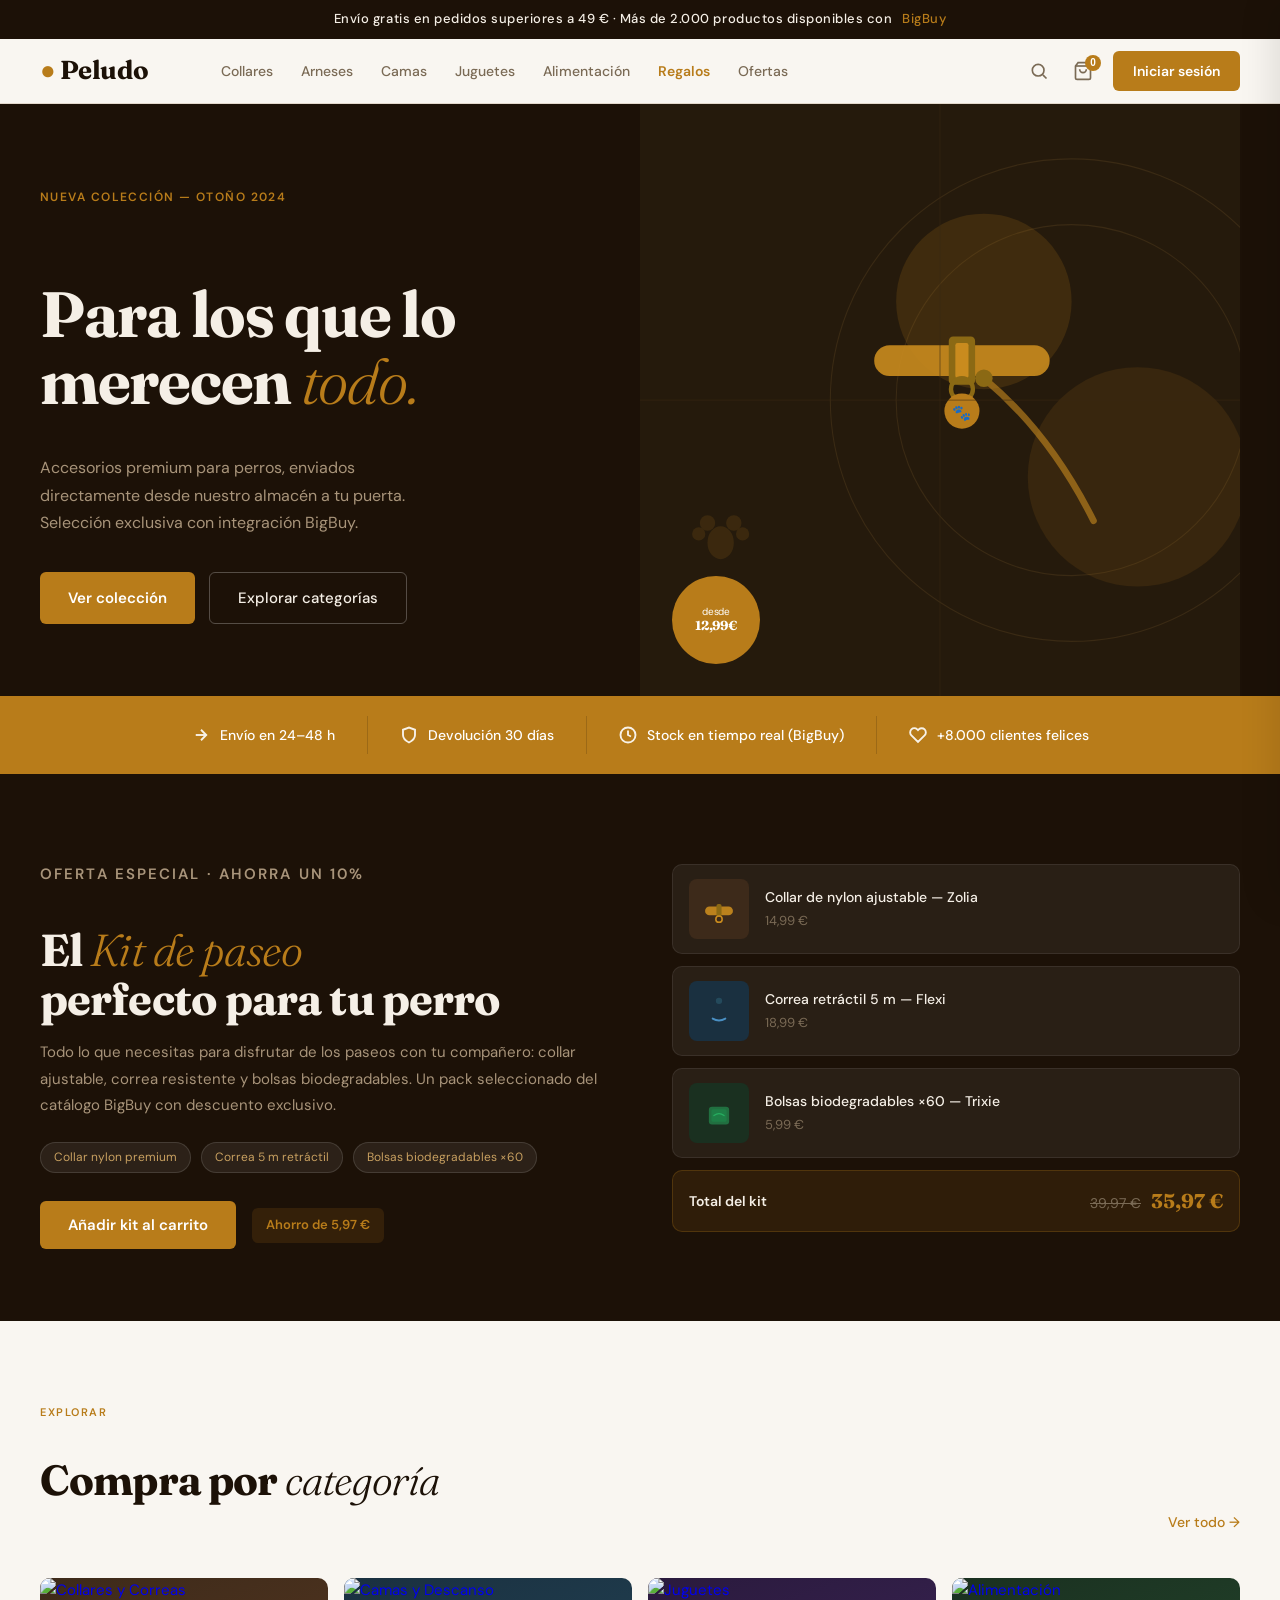
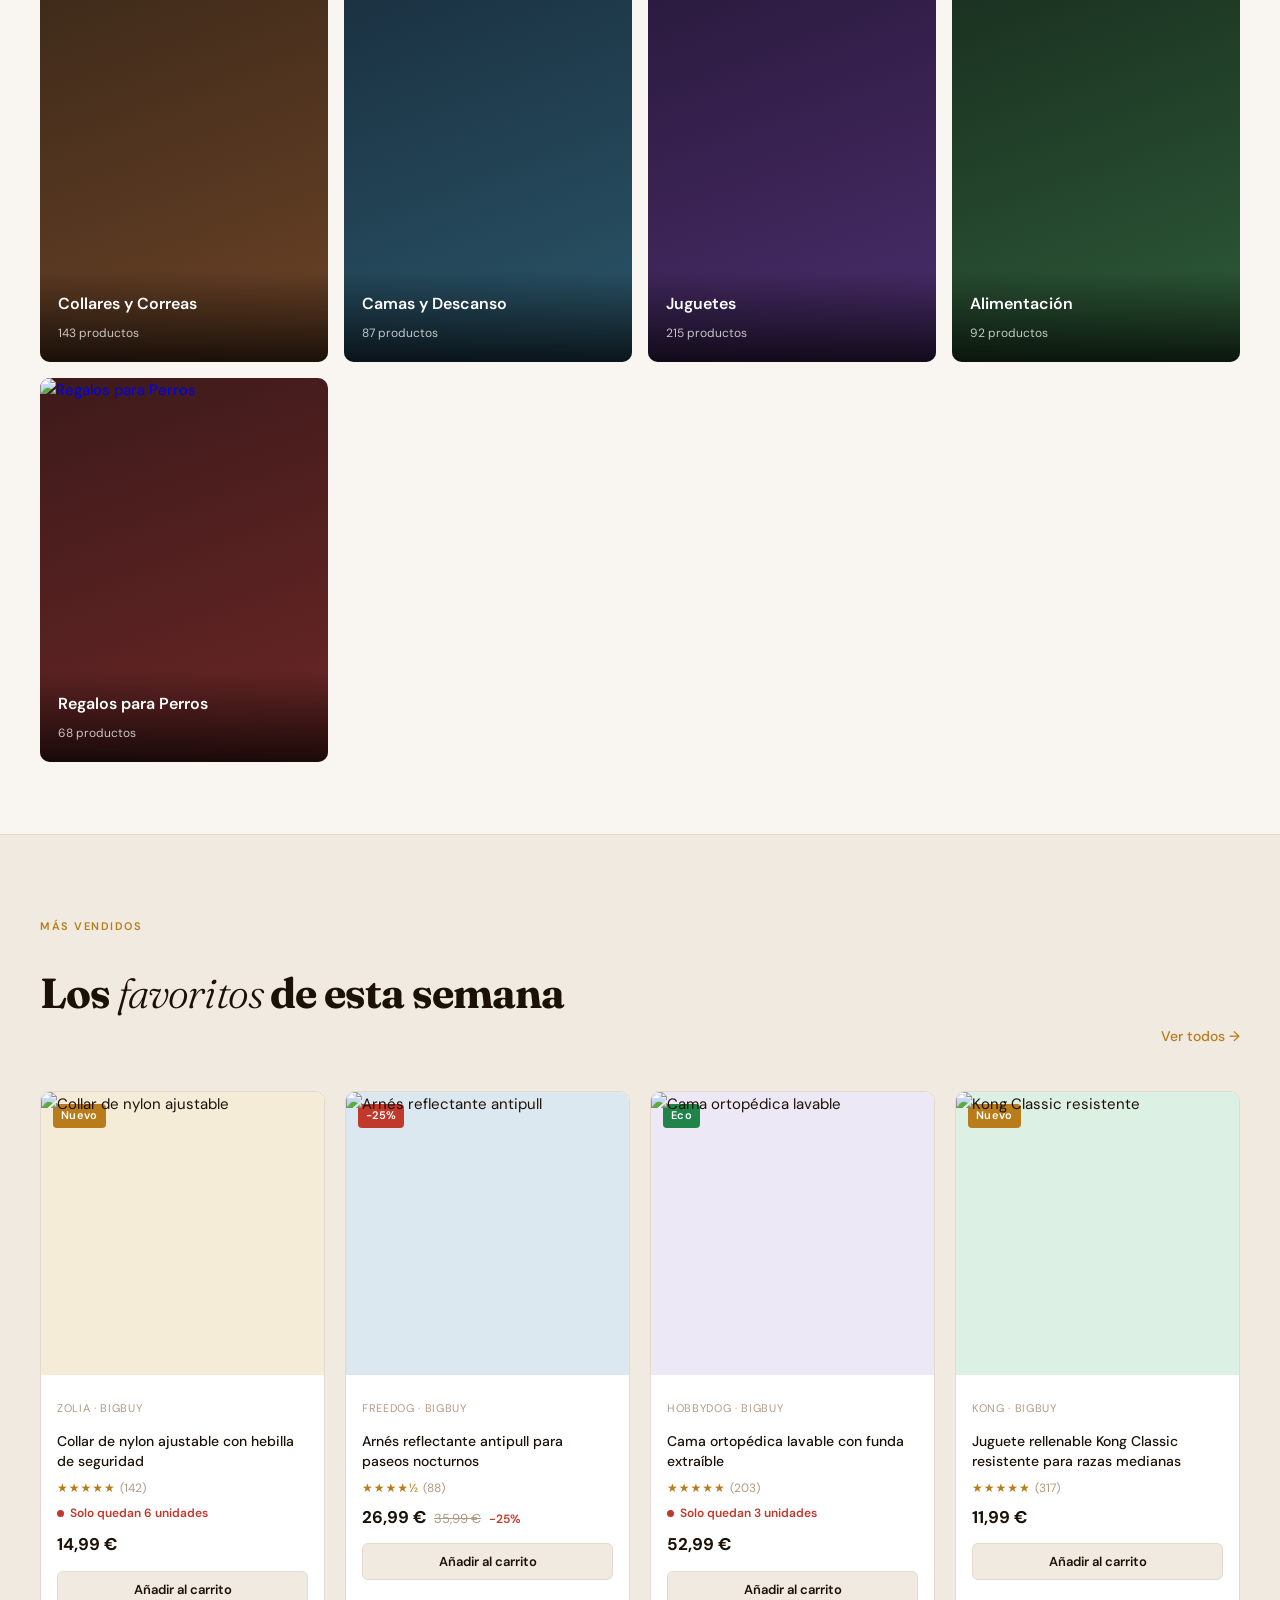
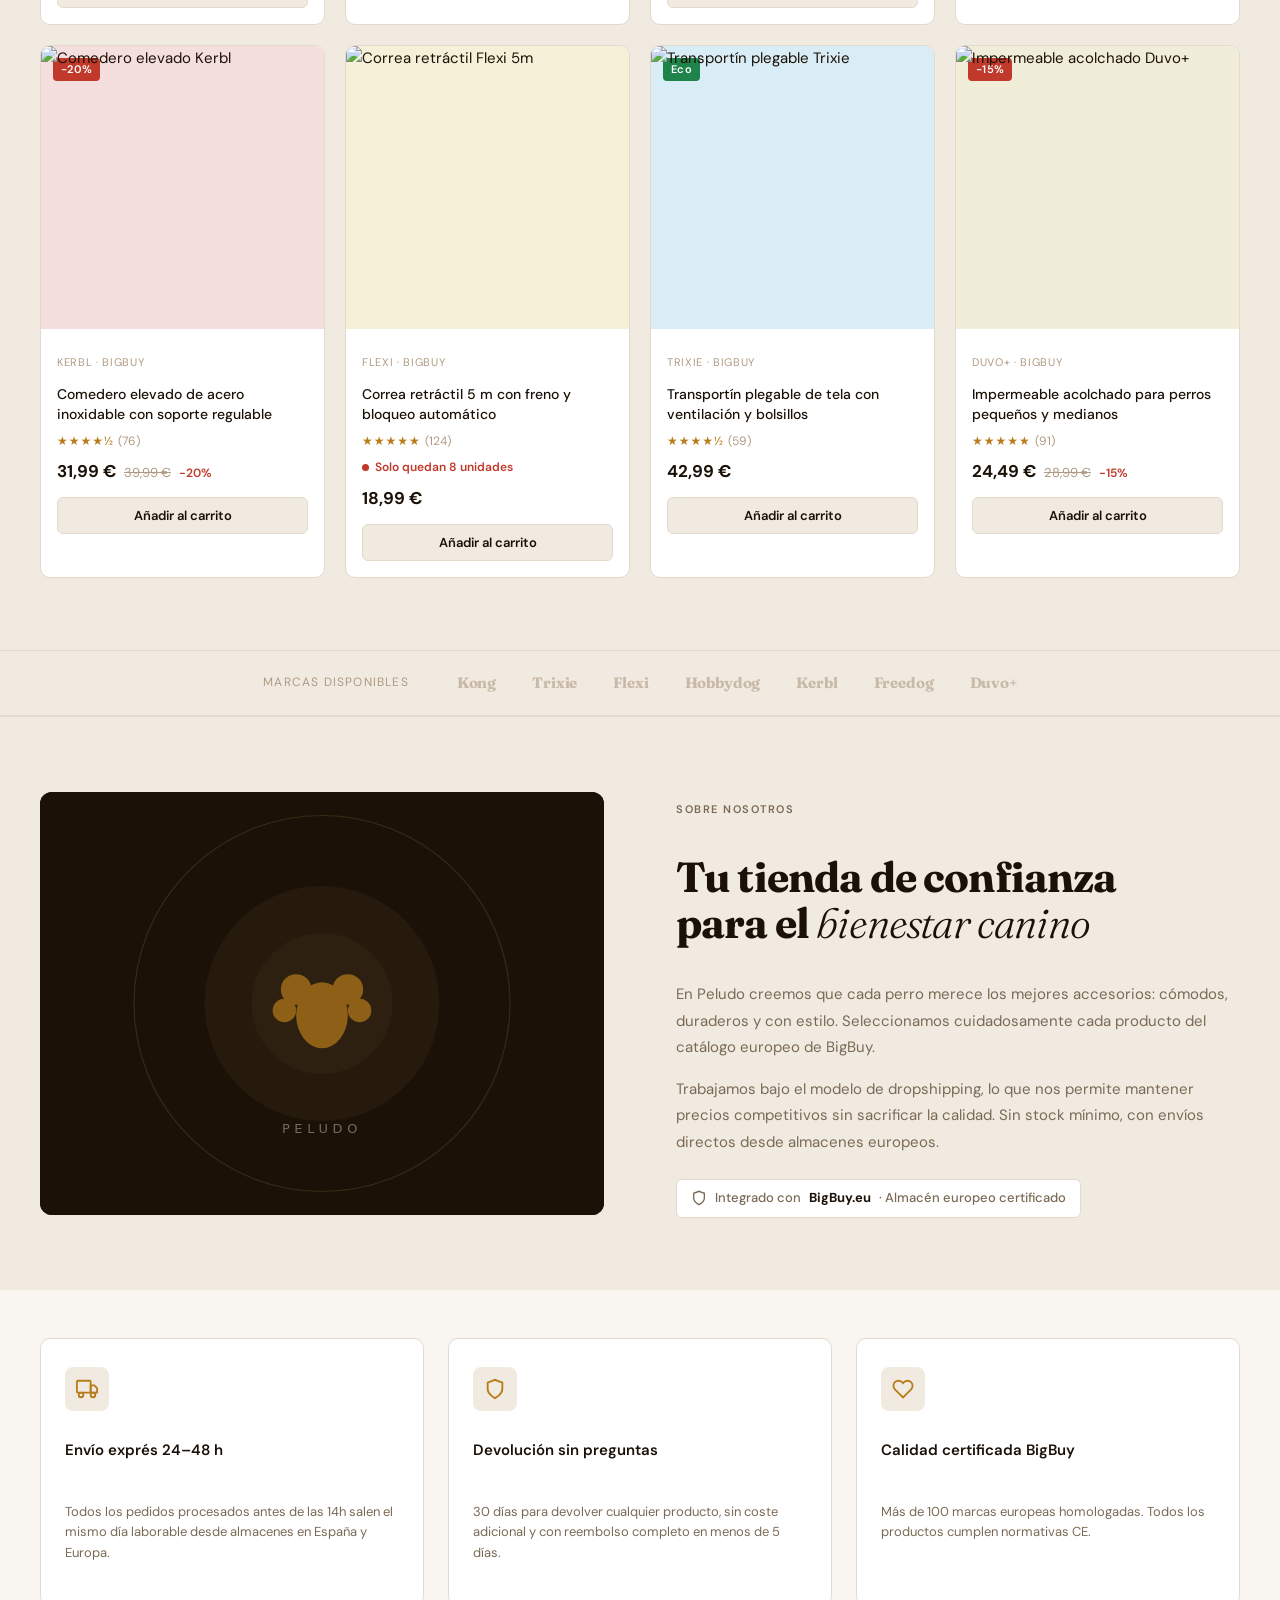
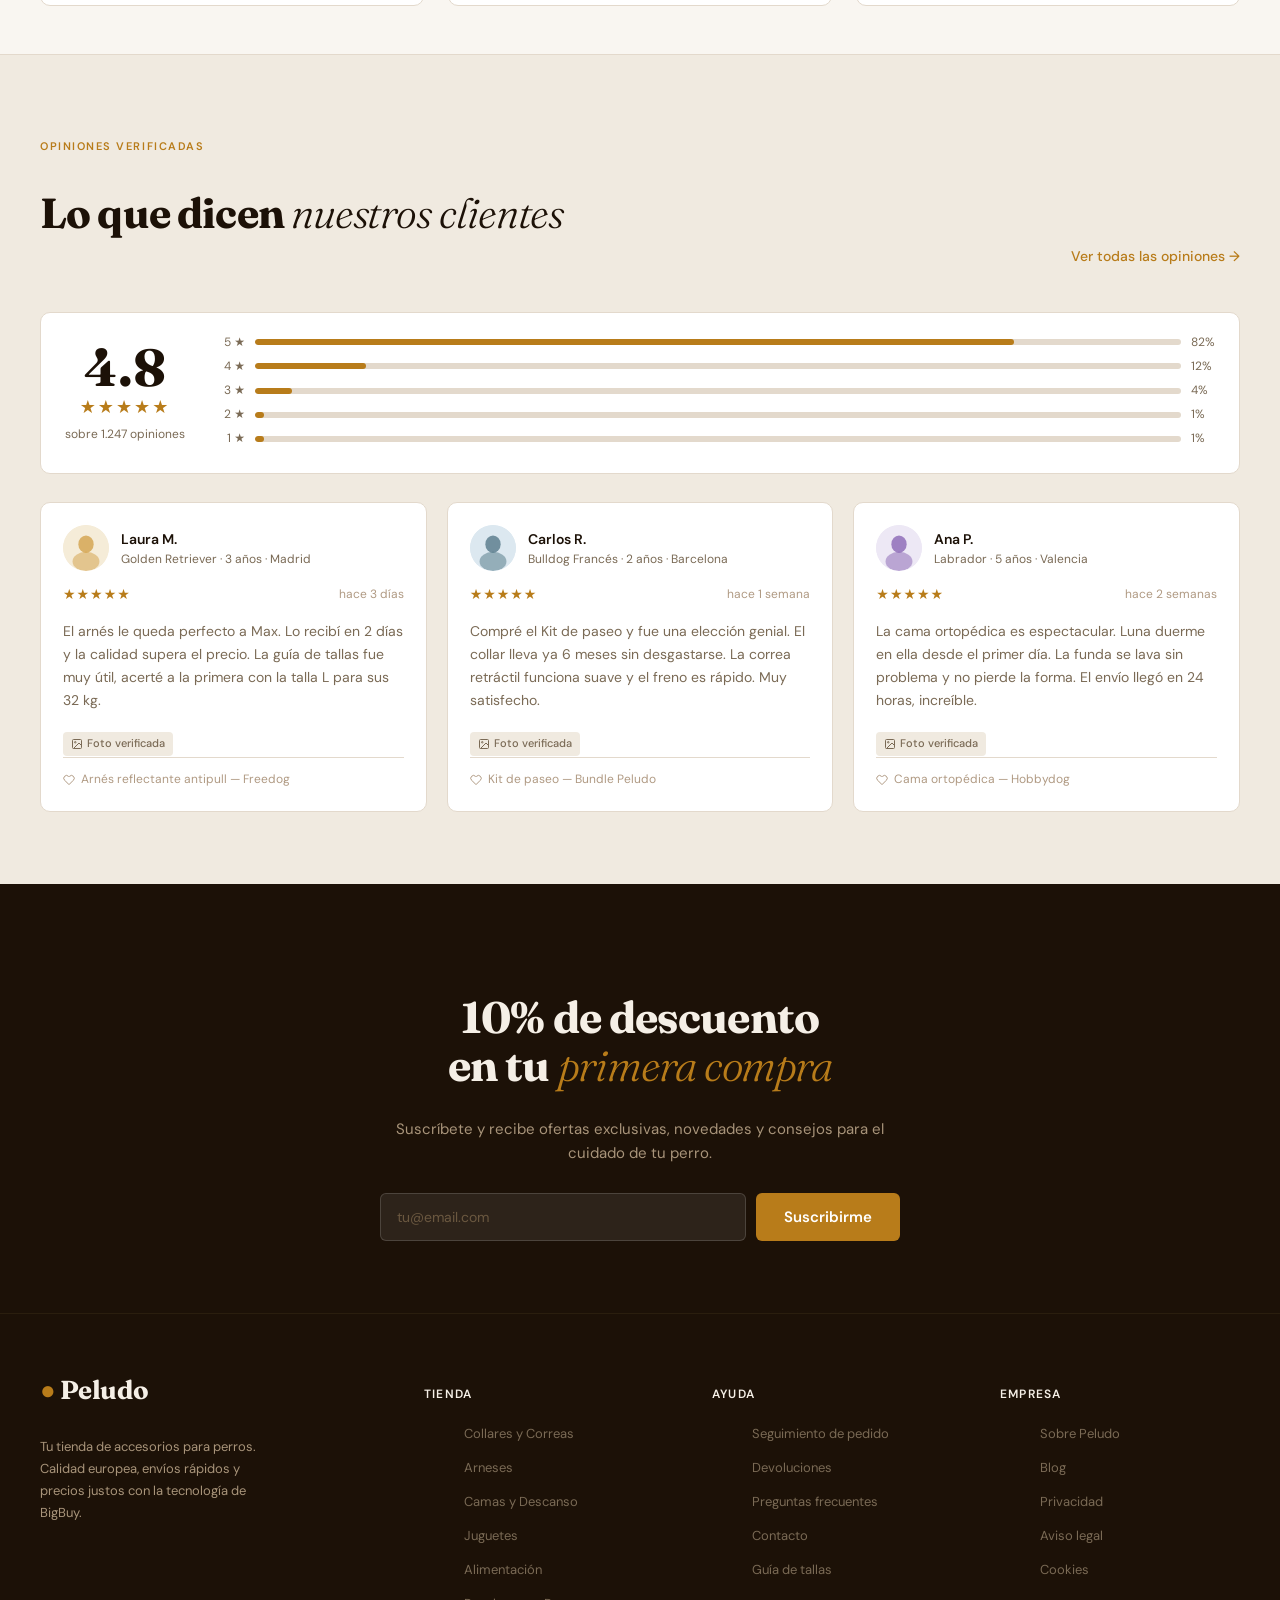
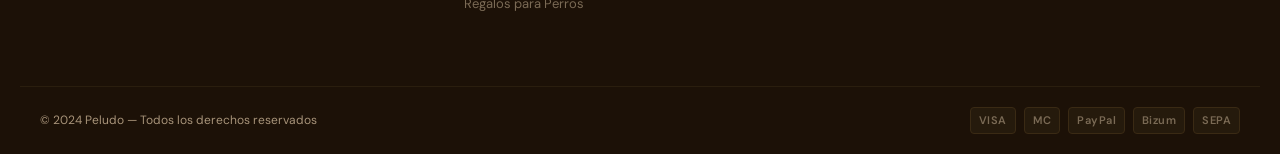
==== index.html @ 2f828829 "Initial Peludo demo store Tienda dropshipping de accesorios para perros con BigBuy. 5 páginas: home," ====
<!doctype html>
<html lang="es">
<head>
<meta name="viewport" content="width=device-width,initial-scale=1">
<meta charset="utf-8">
<title>Peludo — Accesorios para Perros</title>
<meta name="claude:viewport-fit-sides" content="cover">

<!-- SEO básico -->
<meta name="description" content="Tienda online de accesorios para perros: collares, arneses, camas, juguetes y alimentación. Envío gratis desde 49 €. Stock garantizado con BigBuy.">
<meta name="robots" content="index, follow">
<link rel="canonical" href="https://peludo.es/">
<meta name="keywords" content="accesorios perros, collares perros, arneses perros, camas perros, juguetes perros, tienda mascotas online España">
<meta property="og:type" content="website">
<meta property="og:url" content="https://peludo.es/">
<meta property="og:title" content="Peludo — Accesorios premium para perros">
<meta property="og:description" content="Todo lo que tu perro merece. Collares, arneses, camas y juguetes de marcas europeas. Envío express 24–48 h. Devolución 30 días.">
<meta property="og:site_name" content="Peludo">
<meta property="og:locale" content="es_ES">
<meta name="twitter:card" content="summary_large_image">
<meta name="twitter:title" content="Peludo — Accesorios premium para perros">
<meta name="twitter:description" content="Todo lo que tu perro merece. Collares, arneses, camas y juguetes de marcas europeas con envío express.">

<script type="application/ld+json">
{
  "@context": "https://schema.org",
  "@graph": [
    { "@type": "Organization", "@id": "https://peludo.es/#organization", "name": "Peludo", "url": "https://peludo.es", "description": "Tienda online de accesorios para perros con dropshipping BigBuy." },
    { "@type": "WebSite", "@id": "https://peludo.es/#website", "url": "https://peludo.es", "name": "Peludo", "publisher": { "@id": "https://peludo.es/#organization" }, "potentialAction": { "@type": "SearchAction", "target": { "@type": "EntryPoint", "urlTemplate": "https://peludo.es/search?q={search_term_string}" }, "query-input": "required name=search_term_string" } }
  ]
}
</script>

<link rel="stylesheet" href="https://fonts.googleapis.com/css2?family=Fraunces:ital,opsz,wght@0,9..144,300;0,9..144,700;0,9..144,900;1,9..144,300;1,9..144,700&family=DM+Sans:opsz,wght@9..40,300;9..40,400;9..40,500;9..40,600&display=swap">

<style>
/* ── TOKENS ─────────────────────────────────────────────
   Layout: announce → nav → hero → stats → bundle → cats → products → brand → about → trust → reviews → newsletter → footer
   + sticky-cta (mobile) + mini-cart drawer + exit popup */
:root {
  --bg:        #F9F6F1;
  --bg-alt:    #F0EAE0;
  --bg-card:   #FFFFFF;
  --fg:        #1C1107;
  --fg-muted:  #7A6A55;
  --fg-subtle: #B09A83;
  --accent:    #B87C1A;
  --accent-fg: #FFFFFF;
  --border:    #E3D9CC;
  --hero-bg:   #1C1107;
  --hero-fg:   #F5EFE6;
  --font-display: 'Fraunces', Georgia, 'Times New Roman', serif;
  --font-body:    'DM Sans', system-ui, -apple-system, sans-serif;
  --nav-h: 64px;
  --r: 6px;
}
@media (prefers-color-scheme: dark) {
  :root:not([data-theme="light"]) {
    --bg:#1C1107; --bg-alt:#251A0C; --bg-card:#2D2010; --fg:#F5EFE6;
    --fg-muted:#A8947A; --fg-subtle:#6B5840; --accent:#D49C35;
    --accent-fg:#1C1107; --border:#3A2A14; --hero-bg:#0E0905; --hero-fg:#F5EFE6;
    color-scheme: dark;
  }
}
:root[data-theme="dark"] {
  --bg:#1C1107; --bg-alt:#251A0C; --bg-card:#2D2010; --fg:#F5EFE6;
  --fg-muted:#A8947A; --fg-subtle:#6B5840; --accent:#D49C35;
  --accent-fg:#1C1107; --border:#3A2A14; --hero-bg:#0E0905; --hero-fg:#F5EFE6;
  color-scheme: dark;
}
*,*::before,*::after{box-sizing:border-box;}
html{scroll-behavior:smooth;}
body{background:var(--bg);color:var(--fg);font-family:var(--font-body);font-size:15px;line-height:1.6;margin:0;-webkit-font-smoothing:antialiased;}
img{max-width:100%;display:block;}
.wrap{max-width:1240px;margin:0 auto;padding-left:max(20px,env(safe-area-inset-left,0px));padding-right:max(20px,env(safe-area-inset-right,0px));}

/* ── Announce ── */
.announce{background:var(--hero-bg);color:var(--hero-fg);text-align:center;font-size:13px;font-weight:500;letter-spacing:.04em;padding-block:9px;}
.announce a{color:var(--accent);text-decoration:none;margin-left:6px;}

/* ── Nav ── */
.nav-wrap{background:var(--bg);border-bottom:1px solid var(--border);position:sticky;top:0;z-index:100;}
nav{height:var(--nav-h);display:flex;align-items:center;gap:32px;}
.nav-logo{font-family:var(--font-display);font-size:26px;font-weight:700;letter-spacing:-.01em;color:var(--fg);text-decoration:none;flex-shrink:0;}
.nav-logo span{color:var(--accent);}
.nav-links{display:flex;gap:28px;list-style:none;flex:1;}
.nav-links a{color:var(--fg-muted);text-decoration:none;font-size:14px;font-weight:500;transition:color .15s;}
.nav-links a:hover{color:var(--fg);}
.nav-links .link-regalos{color:var(--accent);font-weight:600;}
.nav-actions{display:flex;align-items:center;gap:16px;margin-left:auto;}
.nav-btn{background:var(--accent);color:var(--accent-fg);border:none;padding:9px 20px;border-radius:var(--r);font-family:var(--font-body);font-size:14px;font-weight:600;cursor:pointer;text-decoration:none;transition:opacity .15s;}
.nav-btn:hover{opacity:.85;}
.icon-btn{background:none;border:none;cursor:pointer;color:var(--fg-muted);display:flex;align-items:center;padding:4px;position:relative;}
.icon-btn:hover{color:var(--fg);}
.cart-badge{position:absolute;top:-2px;right:-4px;background:var(--accent);color:var(--accent-fg);font-size:10px;font-weight:700;width:16px;height:16px;border-radius:50%;display:flex;align-items:center;justify-content:center;}
.hamburger{display:none;}
@media(max-width:720px){.nav-links{display:none;}.hamburger{display:flex;}.nav-logo{font-size:22px;}}

/* ── Hero ── */
.hero{background:var(--hero-bg);color:var(--hero-fg);overflow:hidden;position:relative;}
.hero-inner{display:grid;grid-template-columns:1fr 1fr;min-height:540px;align-items:stretch;}
.hero-copy{display:flex;flex-direction:column;justify-content:center;padding-block:72px;padding-right:48px;}
.hero-eyebrow{font-size:12px;font-weight:600;letter-spacing:.12em;text-transform:uppercase;color:var(--accent);margin-bottom:20px;}
.hero-h1{font-family:var(--font-display);font-size:clamp(42px,5vw,72px);font-weight:700;line-height:1.05;letter-spacing:-.02em;text-wrap:balance;margin-bottom:24px;}
.hero-h1 em{font-style:italic;font-weight:300;color:var(--accent);}
.hero-sub{font-size:16px;line-height:1.7;color:#A8947A;max-width:400px;margin-bottom:36px;}
.hero-ctas{display:flex;gap:14px;flex-wrap:wrap;}
.btn-primary{background:var(--accent);color:var(--accent-fg);padding:14px 28px;border-radius:var(--r);font-weight:600;font-size:15px;text-decoration:none;transition:opacity .15s;border:none;cursor:pointer;font-family:var(--font-body);}
.btn-primary:hover{opacity:.85;}
.btn-ghost{background:transparent;color:var(--hero-fg);padding:13px 28px;border-radius:var(--r);font-weight:500;font-size:15px;text-decoration:none;border:1px solid rgba(255,255,255,.25);transition:border-color .15s;font-family:var(--font-body);}
.btn-ghost:hover{border-color:rgba(255,255,255,.55);}
.hero-art{position:relative;background:#251A0C;overflow:hidden;}
.hero-art svg{position:absolute;inset:0;width:100%;height:100%;}
.hero-badge{position:absolute;bottom:32px;left:32px;background:var(--accent);color:var(--accent-fg);border-radius:50%;width:88px;height:88px;display:flex;flex-direction:column;align-items:center;justify-content:center;font-family:var(--font-display);font-size:13px;font-weight:700;line-height:1.2;text-align:center;letter-spacing:-.01em;}
.hero-badge small{font-size:10px;font-weight:400;font-family:var(--font-body);}
@media(max-width:720px){.hero-inner{grid-template-columns:1fr;min-height:auto;}.hero-copy{padding-right:0;padding-block:48px;}.hero-art{display:none;}}

/* ── Stats bar ── */
.stats{background:var(--accent);color:var(--accent-fg);}
.stats-inner{display:flex;justify-content:center;gap:0;padding-block:20px;flex-wrap:wrap;}
.stat-item{display:flex;align-items:center;gap:10px;padding:8px 32px;font-size:14px;font-weight:500;border-right:1px solid rgba(0,0,0,.15);}
.stat-item:last-child{border-right:none;}
.stat-item svg{flex-shrink:0;opacity:.9;}
@media(max-width:600px){.stat-item{border-right:none;padding:6px 20px;font-size:13px;}}

/* ── NUEVO: Bundle "Kit de paseo" ── */
.bundle-section{background:var(--hero-bg);color:var(--hero-fg);}
.bundle-inner{display:grid;grid-template-columns:1fr 1fr;gap:64px;align-items:center;padding-block:72px;}
.bundle-eyebrow{font-size:11px;font-weight:600;letter-spacing:.14em;text-transform:uppercase;color:var(--accent);margin-bottom:14px;}
.bundle-copy h2{font-family:var(--font-display);font-size:clamp(28px,3.5vw,46px);font-weight:700;line-height:1.1;letter-spacing:-.02em;margin-bottom:16px;text-wrap:balance;}
.bundle-copy h2 em{font-style:italic;font-weight:300;color:var(--accent);}
.bundle-copy p{color:#A8947A;font-size:15px;line-height:1.75;margin-bottom:24px;}
.bundle-tags{display:flex;gap:10px;flex-wrap:wrap;margin-bottom:28px;}
.bundle-tag{font-size:12px;background:rgba(255,255,255,.07);border:1px solid rgba(255,255,255,.12);border-radius:20px;padding:5px 13px;color:#C8A060;}
.bundle-ctas{display:flex;align-items:center;gap:16px;flex-wrap:wrap;}
.bundle-saving{font-size:13px;font-weight:600;color:var(--accent);background:rgba(184,124,26,.15);padding:7px 14px;border-radius:6px;}
.bundle-products{display:flex;flex-direction:column;gap:12px;}
.bundle-item{display:flex;align-items:center;gap:16px;background:rgba(255,255,255,.06);border:1px solid rgba(255,255,255,.08);border-radius:10px;padding:14px 16px;}
.bundle-item-img{width:60px;height:60px;border-radius:8px;display:flex;align-items:center;justify-content:center;flex-shrink:0;}
.b-img-1{background:#3D2A1A;}
.b-img-2{background:#1A3040;}
.b-img-3{background:#1A3020;}
.bundle-item-info{flex:1;}
.bundle-item-name{font-size:14px;font-weight:500;color:var(--hero-fg);margin-bottom:3px;}
.bundle-item-price{font-size:13px;color:#7A6A55;}
.bundle-divider{border:none;border-top:1px solid #2A1E0E;margin:4px 0;}
.bundle-total-row{display:flex;align-items:center;justify-content:space-between;padding:14px 16px;background:rgba(184,124,26,.12);border:1px solid rgba(184,124,26,.25);border-radius:10px;}
.bundle-total-label{font-size:14px;font-weight:600;color:var(--hero-fg);}
.bundle-total-prices{display:flex;align-items:baseline;gap:10px;}
.bundle-total-now{font-size:20px;font-weight:700;color:var(--accent);font-family:var(--font-display);}
.bundle-total-was{font-size:14px;color:#7A6A55;text-decoration:line-through;}
@media(max-width:860px){.bundle-inner{grid-template-columns:1fr;gap:36px;}}

/* ── Sections ── */
.section{padding-block:72px;}
.section-sm{padding-block:48px;}
.section-head{display:flex;align-items:flex-end;justify-content:space-between;gap:16px;margin-bottom:40px;flex-wrap:wrap;}
.section-label{font-size:11px;font-weight:600;letter-spacing:.14em;text-transform:uppercase;color:var(--accent);margin-bottom:8px;}
.section-title{font-family:var(--font-display);font-size:clamp(28px,3.5vw,42px);font-weight:700;line-height:1.1;letter-spacing:-.02em;text-wrap:balance;}
.section-title em{font-style:italic;font-weight:300;}
.section-link{color:var(--accent);text-decoration:none;font-size:14px;font-weight:500;white-space:nowrap;display:flex;align-items:center;gap:6px;flex-shrink:0;align-self:flex-end;padding-bottom:4px;}
.section-link:hover{text-decoration:underline;}

/* ── Categories ── */
.cats-grid{display:grid;grid-template-columns:repeat(4,1fr);gap:16px;}
.cat-card{border-radius:10px;overflow:hidden;position:relative;aspect-ratio:3/4;cursor:pointer;text-decoration:none;}
.cat-bg{width:100%;height:100%;display:flex;align-items:center;justify-content:center;transition:transform .4s ease;}
.cat-card:hover .cat-bg{transform:scale(1.03);}
.cat-card:nth-child(1) .cat-bg{background:linear-gradient(160deg,#3D2A1A 0%,#6B4226 100%);}
.cat-card:nth-child(2) .cat-bg{background:linear-gradient(160deg,#1A3040 0%,#2A5568 100%);}
.cat-card:nth-child(3) .cat-bg{background:linear-gradient(160deg,#2A1A3D 0%,#4A2D6B 100%);}
.cat-card:nth-child(4) .cat-bg{background:linear-gradient(160deg,#1A3020 0%,#2D5A38 100%);}
.cat-card:nth-child(5) .cat-bg{background:linear-gradient(160deg,#3D1A1A 0%,#6B2626 100%);}
.cat-label{position:absolute;bottom:0;left:0;right:0;padding:20px 18px 18px;background:linear-gradient(to top,rgba(0,0,0,.75) 0%,transparent 100%);color:#fff;}
.cat-label strong{display:block;font-size:16px;font-weight:600;margin-bottom:3px;}
.cat-label span{font-size:12px;opacity:.75;}
@media(max-width:860px){.cats-grid{grid-template-columns:repeat(3,1fr);}}
@media(max-width:600px){.cats-grid{grid-template-columns:repeat(2,1fr);}}

/* ── Products ── */
.products-grid{display:grid;grid-template-columns:repeat(4,1fr);gap:20px;}
.product-card{background:var(--bg-card);border:1px solid var(--border);border-radius:10px;overflow:hidden;transition:box-shadow .2s,transform .2s;cursor:pointer;text-decoration:none;color:inherit;display:block;}
.product-card:hover{box-shadow:0 8px 32px rgba(0,0,0,.1);transform:translateY(-2px);}
.product-img{aspect-ratio:1;display:flex;align-items:center;justify-content:center;position:relative;overflow:hidden;}
.product-card:nth-child(1) .product-img{background:#F5ECD8;}
.product-card:nth-child(2) .product-img{background:#DCE8F0;}
.product-card:nth-child(3) .product-img{background:#EDE8F5;}
.product-card:nth-child(4) .product-img{background:#DCF0E4;}
.product-card:nth-child(5) .product-img{background:#F5DEDE;}
.product-card:nth-child(6) .product-img{background:#F5F0D8;}
.product-card:nth-child(7) .product-img{background:#D8EDF5;}
.product-card:nth-child(8) .product-img{background:#F0EDD8;}
.product-badge{position:absolute;top:12px;left:12px;background:var(--fg);color:var(--bg);font-size:11px;font-weight:600;padding:3px 8px;border-radius:4px;letter-spacing:.03em;}
.product-badge.sale{background:#C0392B;color:#fff;}
.product-badge.new{background:var(--accent);color:var(--accent-fg);}
.product-badge.eco{background:#1E8449;color:#fff;}
.product-img img{position:absolute;inset:0;width:100%;height:100%;object-fit:cover;}
.cat-bg img{position:absolute;inset:0;width:100%;height:100%;object-fit:cover;transition:transform .4s ease;}
.cat-card:hover .cat-bg img{transform:scale(1.03);}
.about-art img{width:100%;height:100%;object-fit:cover;}
.product-wishlist{position:absolute;top:10px;right:10px;background:var(--bg-card);border:1px solid var(--border);border-radius:50%;width:32px;height:32px;display:flex;align-items:center;justify-content:center;opacity:0;transition:opacity .2s;}
.product-card:hover .product-wishlist{opacity:1;}
.product-info{padding:14px 16px 16px;}
.product-brand{font-size:11px;color:var(--fg-subtle);letter-spacing:.06em;text-transform:uppercase;margin-bottom:4px;}
.product-name{font-size:14px;font-weight:500;line-height:1.4;margin-bottom:8px;color:var(--fg);}
.product-stars{display:flex;align-items:center;gap:4px;margin-bottom:6px;}
.stars{color:var(--accent);font-size:12px;letter-spacing:1px;}
.review-count{font-size:12px;color:var(--fg-subtle);}

/* NUEVO: urgencia de stock */
.stock-urgency{display:flex;align-items:center;gap:6px;font-size:12px;font-weight:600;color:#C0392B;margin-bottom:8px;}
.stock-dot{width:7px;height:7px;border-radius:50%;background:#C0392B;flex-shrink:0;animation:blink 1.6s infinite;}
@keyframes blink{0%,100%{opacity:1;}50%{opacity:.3;}}

.product-price{display:flex;align-items:baseline;gap:8px;}
.price-now{font-size:17px;font-weight:700;font-variant-numeric:tabular-nums;color:var(--fg);}
.price-was{font-size:13px;color:var(--fg-subtle);text-decoration:line-through;font-variant-numeric:tabular-nums;}
.price-save{font-size:12px;font-weight:600;color:#C0392B;}
.product-add{width:100%;margin-top:12px;background:var(--bg-alt);border:1px solid var(--border);border-radius:var(--r);padding:9px;font-family:var(--font-body);font-size:13px;font-weight:600;cursor:pointer;color:var(--fg);transition:background .15s,border-color .15s,color .15s;}
.product-add:hover{background:var(--accent);border-color:var(--accent);color:var(--accent-fg);}
@media(max-width:900px){.products-grid{grid-template-columns:repeat(2,1fr);}}
@media(max-width:480px){.products-grid{gap:12px;}}

/* ── Brand strip ── */
.brand-strip{background:var(--bg-alt);border-top:1px solid var(--border);border-bottom:1px solid var(--border);padding-block:20px;}
.brand-strip-inner{display:flex;align-items:center;gap:48px;flex-wrap:wrap;justify-content:center;}
.brand-label{font-size:12px;letter-spacing:.1em;text-transform:uppercase;color:var(--fg-subtle);flex-shrink:0;}
.brand-logos{display:flex;gap:36px;align-items:center;flex-wrap:wrap;justify-content:center;}
.brand-item{font-family:var(--font-display);font-size:15px;font-weight:700;letter-spacing:-.01em;color:var(--fg-subtle);opacity:.6;}

/* ── About ── */
.about{background:var(--bg-alt);border-top:1px solid var(--border);}
.about-inner{display:grid;grid-template-columns:1fr 1fr;gap:72px;align-items:center;}
.about-art{aspect-ratio:4/3;border-radius:12px;background:var(--hero-bg);display:flex;align-items:center;justify-content:center;overflow:hidden;position:relative;}
.about-text{min-width:0;}
.about-text p{color:var(--fg-muted);line-height:1.75;margin-bottom:16px;}
.bigbuy-badge{display:inline-flex;align-items:center;gap:8px;background:var(--bg-card);border:1px solid var(--border);border-radius:var(--r);padding:8px 14px;font-size:13px;font-weight:500;color:var(--fg-muted);margin-top:8px;}
.bigbuy-badge strong{color:var(--fg);}
@media(max-width:720px){.about-inner{grid-template-columns:1fr;gap:32px;}.about-art{display:none;}}

/* ── Trust ── */
.trust-grid{display:grid;grid-template-columns:repeat(3,1fr);gap:24px;}
.trust-card{display:flex;flex-direction:column;align-items:flex-start;gap:12px;padding:28px 24px;background:var(--bg-card);border:1px solid var(--border);border-radius:10px;}
.trust-icon{width:44px;height:44px;background:var(--bg-alt);border-radius:8px;display:flex;align-items:center;justify-content:center;color:var(--accent);}
.trust-card h3{font-size:15px;font-weight:600;}
.trust-card p{font-size:13px;color:var(--fg-muted);line-height:1.6;}
@media(max-width:600px){.trust-grid{grid-template-columns:1fr;}}

/* ── NUEVO: Reviews ── */
.reviews-grid{display:grid;grid-template-columns:repeat(3,1fr);gap:20px;}
.review-card{background:var(--bg-card);border:1px solid var(--border);border-radius:10px;padding:22px;}
.review-header{display:flex;align-items:center;gap:12px;margin-bottom:12px;}
.reviewer-avatar{width:46px;height:46px;border-radius:50%;flex-shrink:0;display:flex;align-items:center;justify-content:center;font-size:20px;overflow:hidden;}
.av-1{background:#F5ECD8;}
.av-2{background:#DCE8F0;}
.av-3{background:#EDE8F5;}
.reviewer-info{}
.reviewer-name{font-size:14px;font-weight:600;color:var(--fg);}
.reviewer-dog{font-size:12px;color:var(--fg-muted);}
.review-stars-row{display:flex;align-items:center;justify-content:space-between;margin-bottom:10px;}
.review-stars-row .stars{font-size:14px;}
.review-date{font-size:12px;color:var(--fg-subtle);}
.review-text{font-size:14px;color:var(--fg-muted);line-height:1.65;margin-bottom:12px;}
.review-product-ref{display:flex;align-items:center;gap:6px;font-size:12px;color:var(--fg-subtle);padding-top:12px;border-top:1px solid var(--border);}
.review-photo-badge{display:inline-flex;align-items:center;gap:4px;background:var(--bg-alt);border-radius:4px;padding:3px 8px;font-size:11px;color:var(--fg-muted);font-weight:500;margin-top:8px;}
.reviews-summary{display:flex;align-items:center;gap:32px;padding:20px 24px;background:var(--bg-card);border:1px solid var(--border);border-radius:10px;margin-bottom:28px;flex-wrap:wrap;}
.reviews-score{text-align:center;}
.reviews-score .big-score{font-family:var(--font-display);font-size:52px;font-weight:700;line-height:1;color:var(--fg);}
.reviews-score .score-stars{color:var(--accent);font-size:18px;letter-spacing:2px;}
.reviews-score small{font-size:12px;color:var(--fg-muted);}
.reviews-breakdown{flex:1;min-width:180px;}
.bar-row{display:flex;align-items:center;gap:10px;margin-bottom:5px;}
.bar-label{font-size:12px;color:var(--fg-muted);width:28px;text-align:right;flex-shrink:0;}
.bar-track{flex:1;height:6px;background:var(--border);border-radius:3px;overflow:hidden;}
.bar-fill{height:100%;border-radius:3px;background:var(--accent);}
.bar-count{font-size:12px;color:var(--fg-muted);width:24px;}
@media(max-width:860px){.reviews-grid{grid-template-columns:1fr 1fr;}}
@media(max-width:560px){.reviews-grid{grid-template-columns:1fr;}}

/* ── Newsletter ── */
.newsletter{background:var(--hero-bg);color:var(--hero-fg);}
.newsletter-inner{display:flex;flex-direction:column;align-items:center;text-align:center;padding-block:72px;max-width:520px;margin:0 auto;}
.newsletter h2{font-family:var(--font-display);font-size:clamp(28px,4vw,44px);font-weight:700;line-height:1.1;letter-spacing:-.02em;margin-bottom:12px;}
.newsletter h2 em{font-style:italic;font-weight:300;color:var(--accent);}
.newsletter p{color:#A8947A;font-size:15px;margin-bottom:28px;}
.email-form{display:flex;width:100%;gap:10px;}
.email-input{flex:1;background:rgba(255,255,255,.08);border:1px solid rgba(255,255,255,.15);border-radius:var(--r);padding:13px 16px;font-family:var(--font-body);font-size:14px;color:var(--hero-fg);outline:none;min-width:0;}
.email-input::placeholder{color:#6B5840;}
.email-input:focus{border-color:var(--accent);}
@media(max-width:480px){.email-form{flex-direction:column;}}

/* ── Footer ── */
footer{background:var(--hero-bg);border-top:1px solid #2A1E0E;color:#A8947A;}
.footer-top{display:grid;grid-template-columns:1.4fr 1fr 1fr 1fr;gap:48px;padding-block:56px;}
.footer-brand .nav-logo{display:inline-block;margin-bottom:12px;color:var(--hero-fg);}
.footer-brand p{font-size:13px;line-height:1.7;max-width:240px;}
.footer-col h4{font-size:12px;font-weight:600;letter-spacing:.1em;text-transform:uppercase;color:var(--hero-fg);margin-bottom:16px;}
.footer-col ul{list-style:none;display:flex;flex-direction:column;gap:10px;}
.footer-col a{color:#7A6A55;text-decoration:none;font-size:13px;transition:color .15s;}
.footer-col a:hover{color:var(--hero-fg);}
.footer-bottom{border-top:1px solid #2A1E0E;padding-block:20px;display:flex;justify-content:space-between;align-items:center;gap:16px;flex-wrap:wrap;font-size:12px;}
.payment-icons{display:flex;gap:8px;flex-wrap:wrap;}
.pay-pill{background:#251A0C;border:1px solid #3A2A14;border-radius:4px;padding:4px 8px;font-size:11px;font-weight:600;color:#7A6A55;letter-spacing:.04em;}
@media(max-width:860px){.footer-top{grid-template-columns:1fr 1fr;}}
@media(max-width:480px){.footer-top{grid-template-columns:1fr;gap:32px;}}

/* ── NUEVO: Sticky mobile CTA ── */
.sticky-cta{position:fixed;bottom:0;left:0;right:0;padding:12px max(16px,env(safe-area-inset-right,16px)) max(16px,env(safe-area-inset-bottom,16px)) max(16px,env(safe-area-inset-left,16px));background:var(--bg);border-top:1px solid var(--border);z-index:200;display:none;gap:12px;align-items:center;box-shadow:0 -4px 24px rgba(0,0,0,.1);}
@media(max-width:768px){.sticky-cta.visible{display:flex;}}
.sticky-cta .btn-primary{flex:1;text-align:center;padding:13px;font-size:15px;}
.sticky-price{display:flex;flex-direction:column;line-height:1.2;}
.sticky-price .sp-label{font-size:11px;color:var(--fg-muted);}
.sticky-price .sp-amount{font-size:17px;font-weight:700;font-variant-numeric:tabular-nums;}

/* ── NUEVO: Mini-cart drawer ── */
.cart-drawer{position:fixed;top:0;right:0;bottom:0;width:360px;max-width:90vw;background:var(--bg);border-left:1px solid var(--border);z-index:300;transform:translateX(100%);transition:transform .3s ease;display:flex;flex-direction:column;box-shadow:-8px 0 32px rgba(0,0,0,.1);}
.cart-drawer.open{transform:translateX(0);}
.drawer-overlay{position:fixed;inset:0;background:rgba(0,0,0,.45);z-index:299;opacity:0;pointer-events:none;transition:opacity .3s;}
.drawer-overlay.open{opacity:1;pointer-events:auto;}
.drawer-head{display:flex;align-items:center;justify-content:space-between;padding:20px 24px;border-bottom:1px solid var(--border);}
.drawer-head h3{font-size:17px;font-weight:600;}
.drawer-close{background:none;border:none;cursor:pointer;color:var(--fg-muted);font-size:22px;line-height:1;padding:4px;}
.shipping-bar-wrap{padding:16px 24px;background:var(--bg-alt);border-bottom:1px solid var(--border);}
.shipping-bar-msg{font-size:13px;color:var(--fg-muted);margin-bottom:8px;}
.shipping-bar-msg b{color:var(--fg);}
.shipping-track{height:6px;background:var(--border);border-radius:3px;overflow:hidden;}
.shipping-fill{height:100%;background:var(--accent);border-radius:3px;transition:width .5s ease;}
.drawer-items{flex:1;overflow-y:auto;padding:16px 24px;}
.drawer-item{display:flex;gap:14px;align-items:center;padding:14px 0;border-bottom:1px solid var(--border);}
.drawer-item:last-child{border-bottom:none;}
.di-img{width:64px;height:64px;border-radius:8px;flex-shrink:0;display:flex;align-items:center;justify-content:center;}
.di-img-1{background:#F5ECD8;}
.di-img-2{background:#DCE8F0;}
.di-img-3{background:#EDE8F5;}
.di-info{flex:1;min-width:0;}
.di-name{font-size:13px;font-weight:500;line-height:1.4;margin-bottom:4px;}
.di-brand{font-size:11px;color:var(--fg-subtle);text-transform:uppercase;letter-spacing:.05em;}
.di-price{font-size:14px;font-weight:700;color:var(--fg);margin-top:6px;}
.di-remove{background:none;border:none;cursor:pointer;color:var(--fg-subtle);font-size:18px;padding:4px;flex-shrink:0;}
.di-remove:hover{color:var(--fg);}
.drawer-footer{padding:16px 24px;border-top:1px solid var(--border);}
.drawer-total{display:flex;justify-content:space-between;align-items:baseline;margin-bottom:16px;}
.drawer-total span{font-size:15px;color:var(--fg-muted);}
.drawer-total strong{font-size:20px;font-weight:700;font-variant-numeric:tabular-nums;}
.btn-checkout{display:block;width:100%;background:var(--accent);color:var(--accent-fg);border:none;border-radius:var(--r);padding:15px;font-family:var(--font-body);font-size:15px;font-weight:600;cursor:pointer;text-align:center;transition:opacity .15s;}
.btn-checkout:hover{opacity:.85;}
.drawer-continue{display:block;text-align:center;margin-top:12px;font-size:13px;color:var(--fg-muted);cursor:pointer;background:none;border:none;font-family:var(--font-body);}
.drawer-continue:hover{color:var(--fg);}
.drawer-empty{text-align:center;padding:48px 24px;color:var(--fg-muted);}
.drawer-empty p{font-size:14px;margin-top:12px;}

/* ── NUEVO: Pop-up exit intent ── */
.popup-overlay{position:fixed;inset:0;background:rgba(0,0,0,.65);z-index:500;display:none;align-items:center;justify-content:center;padding:20px;}
.popup-overlay.open{display:flex;}
.popup-box{background:var(--bg-card);border:1px solid var(--border);border-radius:16px;max-width:460px;width:100%;padding:36px;position:relative;text-align:center;}
.popup-close-btn{position:absolute;top:14px;right:16px;background:none;border:none;font-size:24px;cursor:pointer;color:var(--fg-muted);line-height:1;font-family:var(--font-body);}
.popup-dog-icon{font-size:48px;margin-bottom:16px;display:block;}
.popup-h{font-family:var(--font-display);font-size:clamp(22px,4vw,30px);font-weight:700;line-height:1.15;margin-bottom:10px;letter-spacing:-.01em;}
.popup-h em{font-style:italic;font-weight:300;color:var(--accent);}
.popup-sub{font-size:15px;color:var(--fg-muted);margin-bottom:24px;line-height:1.6;}
.coupon-box{background:var(--bg-alt);border:2px dashed var(--border);border-radius:8px;padding:16px 20px;margin-bottom:20px;cursor:pointer;position:relative;transition:border-color .2s;}
.coupon-box:hover{border-color:var(--accent);}
.coupon-code{font-family:monospace;font-size:24px;font-weight:700;letter-spacing:.12em;color:var(--accent);}
.coupon-hint{font-size:12px;color:var(--fg-subtle);margin-top:6px;}
.popup-cta{width:100%;background:var(--accent);color:var(--accent-fg);border:none;border-radius:var(--r);padding:14px;font-family:var(--font-body);font-size:15px;font-weight:600;cursor:pointer;transition:opacity .15s;}
.popup-cta:hover{opacity:.85;}
.popup-skip{background:none;border:none;color:var(--fg-subtle);font-size:13px;cursor:pointer;font-family:var(--font-body);margin-top:14px;display:block;width:100%;}
.popup-skip:hover{color:var(--fg-muted);}
.popup-copied{position:absolute;top:-32px;left:50%;transform:translateX(-50%);background:var(--fg);color:var(--bg);font-size:12px;padding:4px 10px;border-radius:4px;white-space:nowrap;opacity:0;transition:opacity .2s;pointer-events:none;}
.popup-copied.show{opacity:1;}
</style>
</head>
<body>


<!-- Skip to content -->
<a href="#main-content" style="position:absolute;left:-9999px;top:0;z-index:999;background:var(--accent);color:#fff;padding:8px 16px;border-radius:0 0 6px 6px;font-size:14px;font-weight:600;text-decoration:none" onfocus="this.style.left='0'" onblur="this.style.left='-9999px'">Saltar al contenido</a>

<!-- Announcement bar -->
<div class="announce" role="banner">
  <div class="wrap">
    Envío gratis en pedidos superiores a 49 € · Más de 2.000 productos disponibles con <a href="#">BigBuy</a>
  </div>
</div>

<!-- Nav -->
<div class="nav-wrap">
  <nav class="wrap">
    <a class="nav-logo" href="#"><span>●</span> Peludo</a>
    <ul class="nav-links">
      <li><a href="peludo-categoria.html">Collares</a></li>
      <li><a href="peludo-categoria.html">Arneses</a></li>
      <li><a href="peludo-categoria.html">Camas</a></li>
      <li><a href="peludo-categoria.html">Juguetes</a></li>
      <li><a href="peludo-categoria.html">Alimentación</a></li>
      <li><a href="peludo-categoria.html" class="link-regalos">Regalos</a></li>
      <li><a href="peludo-categoria.html">Ofertas</a></li>
    </ul>
    <div class="nav-actions">
      <button class="icon-btn" aria-label="Buscar">
        <svg width="20" height="20" fill="none" stroke="currentColor" stroke-width="2" viewBox="0 0 24 24"><circle cx="11" cy="11" r="7"/><path d="M21 21l-4.35-4.35"/></svg>
      </button>
      <button class="icon-btn" aria-label="Carrito" id="cart-btn">
        <svg width="20" height="20" fill="none" stroke="currentColor" stroke-width="2" viewBox="0 0 24 24"><path d="M6 2L3 6v14a2 2 0 002 2h14a2 2 0 002-2V6l-3-4z"/><line x1="3" y1="6" x2="21" y2="6"/><path d="M16 10a4 4 0 01-8 0"/></svg>
        <span class="cart-badge" id="cart-count">0</span>
      </button>
      <a class="nav-btn" href="#">Iniciar sesión</a>
      <button class="icon-btn hamburger" aria-label="Menú">
        <svg width="22" height="22" fill="none" stroke="currentColor" stroke-width="2" viewBox="0 0 24 24"><line x1="3" y1="6" x2="21" y2="6"/><line x1="3" y1="12" x2="21" y2="12"/><line x1="3" y1="18" x2="21" y2="18"/></svg>
      </button>
    </div>
  </nav>
</div>

<main id="main-content">

<!-- Hero -->
<section class="hero">
  <div class="wrap hero-inner">
    <div class="hero-copy">
      <p class="hero-eyebrow">Nueva colección — Otoño 2024</p>
      <h1 class="hero-h1">Para los que lo<br>merecen <em>todo.</em></h1>
      <p class="hero-sub">Accesorios premium para perros, enviados directamente desde nuestro almacén a tu puerta. Selección exclusiva con integración BigBuy.</p>
      <div class="hero-ctas">
        <a href="#productos" class="btn-primary">Ver colección</a>
        <a href="#categorias" class="btn-ghost">Explorar categorías</a>
      </div>
    </div>
    <div class="hero-art">
      <svg viewBox="0 0 560 540" xmlns="http://www.w3.org/2000/svg" preserveAspectRatio="xMidYMid slice">
        <rect width="560" height="540" fill="#251A0C"/>
        <circle cx="400" cy="270" r="220" fill="none" stroke="#3A2A14" stroke-width="1"/>
        <circle cx="400" cy="270" r="160" fill="none" stroke="#3A2A14" stroke-width="1"/>
        <circle cx="320" cy="180" r="80" fill="#B87C1A" opacity=".18"/>
        <circle cx="460" cy="340" r="100" fill="#B87C1A" opacity=".12"/>
        <g transform="translate(200 140)">
          <rect x="20" y="80" width="160" height="28" rx="14" fill="#C98B1E" opacity=".9"/>
          <rect x="88" y="72" width="24" height="44" rx="4" fill="#8B6914"/>
          <rect x="94" y="78" width="12" height="32" rx="2" fill="#C98B1E"/>
          <circle cx="100" cy="120" r="10" fill="none" stroke="#8B6914" stroke-width="4"/>
          <circle cx="100" cy="140" r="16" fill="#B87C1A"/>
          <text x="100" y="146" text-anchor="middle" fill="#fff" font-size="14" font-weight="bold" font-family="serif">🐾</text>
        </g>
        <g opacity=".15" fill="#B87C1A">
          <ellipse cx="80" cy="400" rx="12" ry="15"/><circle cx="68" cy="382" r="7"/><circle cx="92" cy="382" r="7"/><circle cx="60" cy="392" r="6"/><circle cx="100" cy="392" r="6"/>
        </g>
        <path d="M 320 250 Q 380 300 420 380" fill="none" stroke="#C98B1E" stroke-width="6" stroke-linecap="round" opacity=".6"/>
        <circle cx="320" cy="250" r="8" fill="#8B6914"/>
        <line x1="0" y1="270" x2="560" y2="270" stroke="#3A2A14" stroke-width=".5"/>
        <line x1="280" y1="0" x2="280" y2="540" stroke="#3A2A14" stroke-width=".5"/>
      </svg>
      <div class="hero-badge"><small>desde</small><span>12,99€</span></div>
    </div>
  </div>
</section>

<!-- Stats bar -->
<div class="stats">
  <div class="stats-inner wrap">
    <div class="stat-item"><svg width="18" height="18" fill="none" stroke="currentColor" stroke-width="2.5" viewBox="0 0 24 24"><path d="M5 12h14"/><path d="M12 5l7 7-7 7"/></svg>Envío en 24–48 h</div>
    <div class="stat-item"><svg width="18" height="18" fill="none" stroke="currentColor" stroke-width="2.5" viewBox="0 0 24 24"><path d="M12 22s8-4 8-10V5l-8-3-8 3v7c0 6 8 10 8 10z"/></svg>Devolución 30 días</div>
    <div class="stat-item"><svg width="18" height="18" fill="none" stroke="currentColor" stroke-width="2.5" viewBox="0 0 24 24"><circle cx="12" cy="12" r="10"/><path d="M12 6v6l4 2"/></svg>Stock en tiempo real (BigBuy)</div>
    <div class="stat-item"><svg width="18" height="18" fill="none" stroke="currentColor" stroke-width="2.5" viewBox="0 0 24 24"><path d="M20.84 4.61a5.5 5.5 0 00-7.78 0L12 5.67l-1.06-1.06a5.5 5.5 0 00-7.78 7.78l1.06 1.06L12 21.23l7.78-7.78 1.06-1.06a5.5 5.5 0 000-7.78z"/></svg>+8.000 clientes felices</div>
  </div>
</div>

<!-- ════ NUEVO: Bundle Kit de paseo ════ -->
<section class="bundle-section">
  <div class="wrap bundle-inner">
    <div class="bundle-copy">
      <p class="bundle-eyebrow">Oferta especial · Ahorra un 10%</p>
      <h2>El <em>Kit de paseo</em><br>perfecto para tu perro</h2>
      <p>Todo lo que necesitas para disfrutar de los paseos con tu compañero: collar ajustable, correa resistente y bolsas biodegradables. Un pack seleccionado del catálogo BigBuy con descuento exclusivo.</p>
      <div class="bundle-tags">
        <span class="bundle-tag">Collar nylon premium</span>
        <span class="bundle-tag">Correa 5 m retráctil</span>
        <span class="bundle-tag">Bolsas biodegradables ×60</span>
      </div>
      <div class="bundle-ctas">
        <button class="btn-primary" onclick="addBundle()">Añadir kit al carrito</button>
        <span class="bundle-saving">Ahorro de 5,97 €</span>
      </div>
    </div>
    <div class="bundle-products">
      <div class="bundle-item">
        <div class="bundle-item-img b-img-1">
          <svg viewBox="0 0 60 60" width="38" height="38" fill="none"><rect x="8" y="26" width="44" height="14" rx="7" fill="#C98B1E" opacity=".9"/><rect x="26" y="22" width="8" height="20" rx="3" fill="#8B6914"/><circle cx="30" cy="46" r="5" fill="none" stroke="#C98B1E" stroke-width="2.5"/></svg>
        </div>
        <div class="bundle-item-info">
          <div class="bundle-item-name">Collar de nylon ajustable — Zolia</div>
          <div class="bundle-item-price">14,99 €</div>
        </div>
      </div>
      <div class="bundle-item">
        <div class="bundle-item-img b-img-2">
          <svg viewBox="0 0 60 60" width="38" height="38" fill="none"><circle cx="30" cy="28" rx="18" ry="12" fill="#4A90C4" opacity=".5"/><path d="M20 42 Q30 48 40 42" fill="none" stroke="#4A90C4" stroke-width="3" stroke-linecap="round"/><circle cx="30" cy="14" r="5" fill="#2A5568" opacity=".7"/></svg>
        </div>
        <div class="bundle-item-info">
          <div class="bundle-item-name">Correa retráctil 5 m — Flexi</div>
          <div class="bundle-item-price">18,99 €</div>
        </div>
      </div>
      <div class="bundle-item">
        <div class="bundle-item-img b-img-3">
          <svg viewBox="0 0 60 60" width="38" height="38" fill="none"><rect x="14" y="20" width="32" height="28" rx="5" fill="#27AE60" opacity=".5"/><rect x="18" y="24" width="24" height="20" rx="3" fill="#1E8449" opacity=".7"/><path d="M22 34 Q30 28 38 34" fill="none" stroke="#27AE60" stroke-width="2" stroke-linecap="round"/></svg>
        </div>
        <div class="bundle-item-info">
          <div class="bundle-item-name">Bolsas biodegradables ×60 — Trixie</div>
          <div class="bundle-item-price">5,99 €</div>
        </div>
      </div>
      <div class="bundle-total-row">
        <span class="bundle-total-label">Total del kit</span>
        <div class="bundle-total-prices">
          <span class="bundle-total-was">39,97 €</span>
          <span class="bundle-total-now">35,97 €</span>
        </div>
      </div>
    </div>
  </div>
</section>

<!-- Categories -->
<section class="section" id="categorias">
  <div class="wrap">
    <div class="section-head">
      <div><p class="section-label">Explorar</p><h2 class="section-title">Compra por <em>categoría</em></h2></div>
      <a class="section-link" href="peludo-categoria.html">Ver todo →</a>
    </div>
    <div class="cats-grid">
      <a class="cat-card" href="peludo-categoria.html">
        <div class="cat-bg"><img src="https://images.unsplash.com/photo-1530281700549-e82e7bf110d6?w=400&h=533&fit=crop&auto=format&q=80" alt="Collares y Correas" loading="lazy"></div>
        <div class="cat-label"><strong>Collares y Correas</strong><span>143 productos</span></div>
      </a>
      <a class="cat-card" href="peludo-categoria.html">
        <div class="cat-bg"><img src="https://images.unsplash.com/photo-1581888227599-779811939961?w=400&h=533&fit=crop&auto=format&q=80" alt="Camas y Descanso" loading="lazy"></div>
        <div class="cat-label"><strong>Camas y Descanso</strong><span>87 productos</span></div>
      </a>
      <a class="cat-card" href="peludo-categoria.html">
        <div class="cat-bg"><img src="https://images.unsplash.com/photo-1591946614720-90a587da4a36?w=400&h=533&fit=crop&auto=format&q=80" alt="Juguetes" loading="lazy"></div>
        <div class="cat-label"><strong>Juguetes</strong><span>215 productos</span></div>
      </a>
      <a class="cat-card" href="peludo-categoria.html">
        <div class="cat-bg"><img src="https://images.unsplash.com/photo-1591946559594-8c6d3b7391eb?w=400&h=533&fit=crop&auto=format&q=80" alt="Alimentación" loading="lazy"></div>
        <div class="cat-label"><strong>Alimentación</strong><span>92 productos</span></div>
      </a>
      <a class="cat-card" href="peludo-categoria.html">
        <div class="cat-bg"><img src="https://images.unsplash.com/photo-1547525623-c7d42c20284c?w=400&h=533&fit=crop&auto=format&q=80" alt="Regalos para Perros" loading="lazy"></div>
        <div class="cat-label"><strong>Regalos para Perros</strong><span>68 productos</span></div>
      </a>
    </div>
  </div>
</section>

<!-- Products -->
<section class="section" id="productos" style="background:var(--bg-alt);border-top:1px solid var(--border);">
  <div class="wrap">
    <div class="section-head">
      <div><p class="section-label">Más vendidos</p><h2 class="section-title">Los <em>favoritos</em> de esta semana</h2></div>
      <a class="section-link" href="peludo-categoria.html">Ver todos →</a>
    </div>
    <div class="products-grid">

      <!-- 1 -->
      <a class="product-card" href="peludo-producto.html" data-price="14.99" data-name="Collar de nylon ajustable">
        <div class="product-img">
          <span class="product-badge new">Nuevo</span>
          <button class="product-wishlist" aria-label="Guardar" onclick="return false"><svg width="16" height="16" fill="none" stroke="currentColor" stroke-width="2" viewBox="0 0 24 24"><path d="M20.84 4.61a5.5 5.5 0 00-7.78 0L12 5.67l-1.06-1.06a5.5 5.5 0 00-7.78 7.78l1.06 1.06L12 21.23l7.78-7.78 1.06-1.06a5.5 5.5 0 000-7.78z"/></svg></button>
          <img src="https://images.unsplash.com/photo-1530281700549-e82e7bf110d6?w=400&h=400&fit=crop&auto=format&q=80" alt="Collar de nylon ajustable" loading="lazy">
        </div>
        <div class="product-info">
          <p class="product-brand">Zolia · BigBuy</p>
          <p class="product-name">Collar de nylon ajustable con hebilla de seguridad</p>
          <div class="product-stars"><span class="stars">★★★★★</span><span class="review-count">(142)</span></div>
          <div class="stock-urgency"><span class="stock-dot"></span>Solo quedan 6 unidades</div>
          <div class="product-price"><span class="price-now">14,99 €</span></div>
          <button class="product-add" onclick="return false">Añadir al carrito</button>
        </div>
      </a>

      <!-- 2 -->
      <a class="product-card" href="peludo-producto.html" data-price="26.99" data-name="Arnés reflectante antipull">
        <div class="product-img">
          <span class="product-badge sale">−25%</span>
          <button class="product-wishlist" aria-label="Guardar" onclick="return false"><svg width="16" height="16" fill="none" stroke="currentColor" stroke-width="2" viewBox="0 0 24 24"><path d="M20.84 4.61a5.5 5.5 0 00-7.78 0L12 5.67l-1.06-1.06a5.5 5.5 0 00-7.78 7.78l1.06 1.06L12 21.23l7.78-7.78 1.06-1.06a5.5 5.5 0 000-7.78z"/></svg></button>
          <img src="https://images.unsplash.com/photo-1580459476964-822a39c5697e?w=400&h=400&fit=crop&auto=format&q=80" alt="Arnés reflectante antipull" loading="lazy">
        </div>
        <div class="product-info">
          <p class="product-brand">Freedog · BigBuy</p>
          <p class="product-name">Arnés reflectante antipull para paseos nocturnos</p>
          <div class="product-stars"><span class="stars">★★★★½</span><span class="review-count">(88)</span></div>
          <div class="product-price"><span class="price-now">26,99 €</span><span class="price-was">35,99 €</span><span class="price-save">−25%</span></div>
          <button class="product-add" onclick="return false">Añadir al carrito</button>
        </div>
      </a>

      <!-- 3 - ECO -->
      <a class="product-card" href="peludo-producto.html" data-price="52.99" data-name="Cama ortopédica lavable">
        <div class="product-img">
          <span class="product-badge eco">Eco</span>
          <button class="product-wishlist" aria-label="Guardar" onclick="return false"><svg width="16" height="16" fill="none" stroke="currentColor" stroke-width="2" viewBox="0 0 24 24"><path d="M20.84 4.61a5.5 5.5 0 00-7.78 0L12 5.67l-1.06-1.06a5.5 5.5 0 00-7.78 7.78l1.06 1.06L12 21.23l7.78-7.78 1.06-1.06a5.5 5.5 0 000-7.78z"/></svg></button>
          <img src="https://images.unsplash.com/photo-1581888227599-779811939961?w=400&h=400&fit=crop&auto=format&q=80" alt="Cama ortopédica lavable" loading="lazy">
        </div>
        <div class="product-info">
          <p class="product-brand">Hobbydog · BigBuy</p>
          <p class="product-name">Cama ortopédica lavable con funda extraíble</p>
          <div class="product-stars"><span class="stars">★★★★★</span><span class="review-count">(203)</span></div>
          <div class="stock-urgency"><span class="stock-dot"></span>Solo quedan 3 unidades</div>
          <div class="product-price"><span class="price-now">52,99 €</span></div>
          <button class="product-add" onclick="return false">Añadir al carrito</button>
        </div>
      </a>

      <!-- 4 -->
      <a class="product-card" href="peludo-producto.html" data-price="11.99" data-name="Kong Classic resistente">
        <div class="product-img">
          <span class="product-badge new">Nuevo</span>
          <button class="product-wishlist" aria-label="Guardar" onclick="return false"><svg width="16" height="16" fill="none" stroke="currentColor" stroke-width="2" viewBox="0 0 24 24"><path d="M20.84 4.61a5.5 5.5 0 00-7.78 0L12 5.67l-1.06-1.06a5.5 5.5 0 00-7.78 7.78l1.06 1.06L12 21.23l7.78-7.78 1.06-1.06a5.5 5.5 0 000-7.78z"/></svg></button>
          <img src="https://images.unsplash.com/photo-1591946614720-90a587da4a36?w=400&h=400&fit=crop&auto=format&q=80" alt="Kong Classic resistente" loading="lazy">
        </div>
        <div class="product-info">
          <p class="product-brand">Kong · BigBuy</p>
          <p class="product-name">Juguete rellenable Kong Classic resistente para razas medianas</p>
          <div class="product-stars"><span class="stars">★★★★★</span><span class="review-count">(317)</span></div>
          <div class="product-price"><span class="price-now">11,99 €</span></div>
          <button class="product-add" onclick="return false">Añadir al carrito</button>
        </div>
      </a>

      <!-- 5 -->
      <a class="product-card" href="peludo-producto.html" data-price="31.99" data-name="Comedero elevado Kerbl">
        <div class="product-img">
          <span class="product-badge sale">−20%</span>
          <button class="product-wishlist" aria-label="Guardar" onclick="return false"><svg width="16" height="16" fill="none" stroke="currentColor" stroke-width="2" viewBox="0 0 24 24"><path d="M20.84 4.61a5.5 5.5 0 00-7.78 0L12 5.67l-1.06-1.06a5.5 5.5 0 00-7.78 7.78l1.06 1.06L12 21.23l7.78-7.78 1.06-1.06a5.5 5.5 0 000-7.78z"/></svg></button>
          <img src="https://images.unsplash.com/photo-1591946559594-8c6d3b7391eb?w=400&h=400&fit=crop&auto=format&q=80" alt="Comedero elevado Kerbl" loading="lazy">
        </div>
        <div class="product-info">
          <p class="product-brand">Kerbl · BigBuy</p>
          <p class="product-name">Comedero elevado de acero inoxidable con soporte regulable</p>
          <div class="product-stars"><span class="stars">★★★★½</span><span class="review-count">(76)</span></div>
          <div class="product-price"><span class="price-now">31,99 €</span><span class="price-was">39,99 €</span><span class="price-save">−20%</span></div>
          <button class="product-add" onclick="return false">Añadir al carrito</button>
        </div>
      </a>

      <!-- 6 -->
      <a class="product-card" href="peludo-producto.html" data-price="18.99" data-name="Correa retráctil Flexi 5m">
        <div class="product-img">
          <button class="product-wishlist" aria-label="Guardar" onclick="return false"><svg width="16" height="16" fill="none" stroke="currentColor" stroke-width="2" viewBox="0 0 24 24"><path d="M20.84 4.61a5.5 5.5 0 00-7.78 0L12 5.67l-1.06-1.06a5.5 5.5 0 00-7.78 7.78l1.06 1.06L12 21.23l7.78-7.78 1.06-1.06a5.5 5.5 0 000-7.78z"/></svg></button>
          <img src="https://images.unsplash.com/photo-1530700131180-d43d9b8cc41f?w=400&h=400&fit=crop&auto=format&q=80" alt="Correa retráctil Flexi 5m" loading="lazy">
        </div>
        <div class="product-info">
          <p class="product-brand">Flexi · BigBuy</p>
          <p class="product-name">Correa retráctil 5 m con freno y bloqueo automático</p>
          <div class="product-stars"><span class="stars">★★★★★</span><span class="review-count">(124)</span></div>
          <div class="stock-urgency"><span class="stock-dot"></span>Solo quedan 8 unidades</div>
          <div class="product-price"><span class="price-now">18,99 €</span></div>
          <button class="product-add" onclick="return false">Añadir al carrito</button>
        </div>
      </a>

      <!-- 7 - ECO -->
      <a class="product-card" href="peludo-producto.html" data-price="42.99" data-name="Transportín plegable Trixie">
        <div class="product-img">
          <span class="product-badge eco">Eco</span>
          <button class="product-wishlist" aria-label="Guardar" onclick="return false"><svg width="16" height="16" fill="none" stroke="currentColor" stroke-width="2" viewBox="0 0 24 24"><path d="M20.84 4.61a5.5 5.5 0 00-7.78 0L12 5.67l-1.06-1.06a5.5 5.5 0 00-7.78 7.78l1.06 1.06L12 21.23l7.78-7.78 1.06-1.06a5.5 5.5 0 000-7.78z"/></svg></button>
          <img src="https://images.unsplash.com/photo-1661322563051-15248c0568a1?w=400&h=400&fit=crop&auto=format&q=80" alt="Transportín plegable Trixie" loading="lazy">
        </div>
        <div class="product-info">
          <p class="product-brand">Trixie · BigBuy</p>
          <p class="product-name">Transportín plegable de tela con ventilación y bolsillos</p>
          <div class="product-stars"><span class="stars">★★★★½</span><span class="review-count">(59)</span></div>
          <div class="product-price"><span class="price-now">42,99 €</span></div>
          <button class="product-add" onclick="return false">Añadir al carrito</button>
        </div>
      </a>

      <!-- 8 -->
      <a class="product-card" href="peludo-producto.html" data-price="24.49" data-name="Impermeable acolchado Duvo+">
        <div class="product-img">
          <span class="product-badge sale">−15%</span>
          <button class="product-wishlist" aria-label="Guardar" onclick="return false"><svg width="16" height="16" fill="none" stroke="currentColor" stroke-width="2" viewBox="0 0 24 24"><path d="M20.84 4.61a5.5 5.5 0 00-7.78 0L12 5.67l-1.06-1.06a5.5 5.5 0 00-7.78 7.78l1.06 1.06L12 21.23l7.78-7.78 1.06-1.06a5.5 5.5 0 000-7.78z"/></svg></button>
          <img src="https://images.unsplash.com/photo-1530041539828-114de669390e?w=400&h=400&fit=crop&auto=format&q=80" alt="Impermeable acolchado Duvo+" loading="lazy">
        </div>
        <div class="product-info">
          <p class="product-brand">Duvo+ · BigBuy</p>
          <p class="product-name">Impermeable acolchado para perros pequeños y medianos</p>
          <div class="product-stars"><span class="stars">★★★★★</span><span class="review-count">(91)</span></div>
          <div class="product-price"><span class="price-now">24,49 €</span><span class="price-was">28,99 €</span><span class="price-save">−15%</span></div>
          <button class="product-add" onclick="return false">Añadir al carrito</button>
        </div>
      </a>

    </div>
  </div>
</section>

<!-- Brand strip -->
<div class="brand-strip">
  <div class="wrap brand-strip-inner">
    <span class="brand-label">Marcas disponibles</span>
    <div class="brand-logos">
      <span class="brand-item">Kong</span><span class="brand-item">Trixie</span><span class="brand-item">Flexi</span><span class="brand-item">Hobbydog</span><span class="brand-item">Kerbl</span><span class="brand-item">Freedog</span><span class="brand-item">Duvo+</span>
    </div>
  </div>
</div>

<!-- About -->
<section class="section about">
  <div class="wrap about-inner">
    <div class="about-art">
      <svg viewBox="0 0 480 360" width="100%" height="100%" fill="none" xmlns="http://www.w3.org/2000/svg" preserveAspectRatio="xMidYMid slice">
        <rect width="480" height="360" fill="#1C1107"/>
        <circle cx="240" cy="180" r="160" fill="none" stroke="#3A2A14" stroke-width="1"/>
        <circle cx="240" cy="180" r="100" fill="#251A0C"/>
        <circle cx="240" cy="180" r="60" fill="#2D2010"/>
        <g transform="translate(240,180)" fill="#B87C1A" opacity=".7">
          <ellipse cx="0" cy="10" rx="22" ry="28"/><circle cx="-22" cy="-12" r="13"/><circle cx="22" cy="-12" r="13"/><circle cx="-32" cy="6" r="10"/><circle cx="32" cy="6" r="10"/>
        </g>
        <text x="240" y="290" text-anchor="middle" fill="#7A6A55" font-size="11" font-family="system-ui" letter-spacing="4">PELUDO</text>
      </svg>
    </div>
    <div class="about-text">
      <p class="section-label">Sobre nosotros</p>
      <h2 class="section-title">Tu tienda de confianza para el <em>bienestar canino</em></h2>
      <p>En Peludo creemos que cada perro merece los mejores accesorios: cómodos, duraderos y con estilo. Seleccionamos cuidadosamente cada producto del catálogo europeo de BigBuy.</p>
      <p>Trabajamos bajo el modelo de dropshipping, lo que nos permite mantener precios competitivos sin sacrificar la calidad. Sin stock mínimo, con envíos directos desde almacenes europeos.</p>
      <div class="bigbuy-badge">
        <svg width="16" height="16" viewBox="0 0 24 24" fill="none" stroke="currentColor" stroke-width="2"><path d="M12 22s8-4 8-10V5l-8-3-8 3v7c0 6 8 10 8 10z"/></svg>
        Integrado con <strong>BigBuy.eu</strong> · Almacén europeo certificado
      </div>
    </div>
  </div>
</section>

<!-- Trust -->
<section class="section-sm" style="background:var(--bg);">
  <div class="wrap">
    <div class="trust-grid">
      <div class="trust-card">
        <div class="trust-icon"><svg width="22" height="22" fill="none" stroke="currentColor" stroke-width="2" viewBox="0 0 24 24"><rect x="1" y="3" width="15" height="13" rx="1"/><polygon points="16 8 20 8 23 11 23 16 16 16 16 8"/><circle cx="5.5" cy="18.5" r="2.5"/><circle cx="18.5" cy="18.5" r="2.5"/></svg></div>
        <h3>Envío exprés 24–48 h</h3>
        <p>Todos los pedidos procesados antes de las 14h salen el mismo día laborable desde almacenes en España y Europa.</p>
      </div>
      <div class="trust-card">
        <div class="trust-icon"><svg width="22" height="22" fill="none" stroke="currentColor" stroke-width="2" viewBox="0 0 24 24"><path d="M12 22s8-4 8-10V5l-8-3-8 3v7c0 6 8 10 8 10z"/></svg></div>
        <h3>Devolución sin preguntas</h3>
        <p>30 días para devolver cualquier producto, sin coste adicional y con reembolso completo en menos de 5 días.</p>
      </div>
      <div class="trust-card">
        <div class="trust-icon"><svg width="22" height="22" fill="none" stroke="currentColor" stroke-width="2" viewBox="0 0 24 24"><path d="M20.84 4.61a5.5 5.5 0 00-7.78 0L12 5.67l-1.06-1.06a5.5 5.5 0 00-7.78 7.78l1.06 1.06L12 21.23l7.78-7.78 1.06-1.06a5.5 5.5 0 000-7.78z"/></svg></div>
        <h3>Calidad certificada BigBuy</h3>
        <p>Más de 100 marcas europeas homologadas. Todos los productos cumplen normativas CE.</p>
      </div>
    </div>
  </div>
</section>

<!-- ════ NUEVO: Reviews con foto ════ -->
<section class="section" style="background:var(--bg-alt);border-top:1px solid var(--border);">
  <div class="wrap">
    <div class="section-head">
      <div><p class="section-label">Opiniones verificadas</p><h2 class="section-title">Lo que dicen <em>nuestros clientes</em></h2></div>
      <a class="section-link" href="#">Ver todas las opiniones →</a>
    </div>

    <!-- Resumen de puntuaciones -->
    <div class="reviews-summary">
      <div class="reviews-score">
        <div class="big-score">4.8</div>
        <div class="score-stars">★★★★★</div>
        <small>sobre 1.247 opiniones</small>
      </div>
      <div class="reviews-breakdown">
        <div class="bar-row"><span class="bar-label">5 ★</span><div class="bar-track"><div class="bar-fill" style="width:82%"></div></div><span class="bar-count">82%</span></div>
        <div class="bar-row"><span class="bar-label">4 ★</span><div class="bar-track"><div class="bar-fill" style="width:12%"></div></div><span class="bar-count">12%</span></div>
        <div class="bar-row"><span class="bar-label">3 ★</span><div class="bar-track"><div class="bar-fill" style="width:4%"></div></div><span class="bar-count">4%</span></div>
        <div class="bar-row"><span class="bar-label">2 ★</span><div class="bar-track"><div class="bar-fill" style="width:1%"></div></div><span class="bar-count">1%</span></div>
        <div class="bar-row"><span class="bar-label">1 ★</span><div class="bar-track"><div class="bar-fill" style="width:1%"></div></div><span class="bar-count">1%</span></div>
      </div>
    </div>

    <div class="reviews-grid">
      <!-- Review 1 -->
      <div class="review-card">
        <div class="review-header">
          <div class="reviewer-avatar av-1"><svg viewBox="0 0 48 48" width="48" height="48" fill="none"><circle cx="24" cy="24" r="24" fill="#F5ECD8"/><ellipse cx="24" cy="20" rx="8" ry="9" fill="#C98B1E" opacity=".6"/><ellipse cx="24" cy="38" rx="14" ry="10" fill="#C98B1E" opacity=".4"/></svg></div>
          <div>
            <div class="reviewer-name">Laura M.</div>
            <div class="reviewer-dog">Golden Retriever · 3 años · Madrid</div>
          </div>
        </div>
        <div class="review-stars-row"><span class="stars">★★★★★</span><span class="review-date">hace 3 días</span></div>
        <p class="review-text">El arnés le queda perfecto a Max. Lo recibí en 2 días y la calidad supera el precio. La guía de tallas fue muy útil, acerté a la primera con la talla L para sus 32 kg.</p>
        <div class="review-photo-badge">
          <svg width="12" height="12" viewBox="0 0 24 24" fill="none" stroke="currentColor" stroke-width="2"><rect x="3" y="3" width="18" height="18" rx="2"/><circle cx="8.5" cy="8.5" r="1.5"/><polyline points="21 15 16 10 5 21"/></svg>
          Foto verificada
        </div>
        <div class="review-product-ref">
          <svg width="12" height="12" viewBox="0 0 24 24" fill="none" stroke="currentColor" stroke-width="2"><path d="M20.84 4.61a5.5 5.5 0 00-7.78 0L12 5.67l-1.06-1.06a5.5 5.5 0 00-7.78 7.78l1.06 1.06L12 21.23l7.78-7.78 1.06-1.06a5.5 5.5 0 000-7.78z"/></svg>
          Arnés reflectante antipull — Freedog
        </div>
      </div>

      <!-- Review 2 -->
      <div class="review-card">
        <div class="review-header">
          <div class="reviewer-avatar av-2"><svg viewBox="0 0 48 48" width="48" height="48" fill="none"><circle cx="24" cy="24" r="24" fill="#DCE8F0"/><ellipse cx="24" cy="20" rx="8" ry="9" fill="#2A5568" opacity=".6"/><ellipse cx="24" cy="38" rx="14" ry="10" fill="#2A5568" opacity=".4"/></svg></div>
          <div>
            <div class="reviewer-name">Carlos R.</div>
            <div class="reviewer-dog">Bulldog Francés · 2 años · Barcelona</div>
          </div>
        </div>
        <div class="review-stars-row"><span class="stars">★★★★★</span><span class="review-date">hace 1 semana</span></div>
        <p class="review-text">Compré el Kit de paseo y fue una elección genial. El collar lleva ya 6 meses sin desgastarse. La correa retráctil funciona suave y el freno es rápido. Muy satisfecho.</p>
        <div class="review-photo-badge">
          <svg width="12" height="12" viewBox="0 0 24 24" fill="none" stroke="currentColor" stroke-width="2"><rect x="3" y="3" width="18" height="18" rx="2"/><circle cx="8.5" cy="8.5" r="1.5"/><polyline points="21 15 16 10 5 21"/></svg>
          Foto verificada
        </div>
        <div class="review-product-ref">
          <svg width="12" height="12" viewBox="0 0 24 24" fill="none" stroke="currentColor" stroke-width="2"><path d="M20.84 4.61a5.5 5.5 0 00-7.78 0L12 5.67l-1.06-1.06a5.5 5.5 0 00-7.78 7.78l1.06 1.06L12 21.23l7.78-7.78 1.06-1.06a5.5 5.5 0 000-7.78z"/></svg>
          Kit de paseo — Bundle Peludo
        </div>
      </div>

      <!-- Review 3 -->
      <div class="review-card">
        <div class="review-header">
          <div class="reviewer-avatar av-3"><svg viewBox="0 0 48 48" width="48" height="48" fill="none"><circle cx="24" cy="24" r="24" fill="#EDE8F5"/><ellipse cx="24" cy="20" rx="8" ry="9" fill="#6B3FA0" opacity=".6"/><ellipse cx="24" cy="38" rx="14" ry="10" fill="#6B3FA0" opacity=".4"/></svg></div>
          <div>
            <div class="reviewer-name">Ana P.</div>
            <div class="reviewer-dog">Labrador · 5 años · Valencia</div>
          </div>
        </div>
        <div class="review-stars-row"><span class="stars">★★★★★</span><span class="review-date">hace 2 semanas</span></div>
        <p class="review-text">La cama ortopédica es espectacular. Luna duerme en ella desde el primer día. La funda se lava sin problema y no pierde la forma. El envío llegó en 24 horas, increíble.</p>
        <div class="review-photo-badge">
          <svg width="12" height="12" viewBox="0 0 24 24" fill="none" stroke="currentColor" stroke-width="2"><rect x="3" y="3" width="18" height="18" rx="2"/><circle cx="8.5" cy="8.5" r="1.5"/><polyline points="21 15 16 10 5 21"/></svg>
          Foto verificada
        </div>
        <div class="review-product-ref">
          <svg width="12" height="12" viewBox="0 0 24 24" fill="none" stroke="currentColor" stroke-width="2"><path d="M20.84 4.61a5.5 5.5 0 00-7.78 0L12 5.67l-1.06-1.06a5.5 5.5 0 00-7.78 7.78l1.06 1.06L12 21.23l7.78-7.78 1.06-1.06a5.5 5.5 0 000-7.78z"/></svg>
          Cama ortopédica — Hobbydog
        </div>
      </div>
    </div>
  </div>
</section>

<!-- Newsletter -->
<div class="newsletter">
  <div class="wrap">
    <div class="newsletter-inner">
      <h2>10% de descuento<br>en tu <em>primera compra</em></h2>
      <p>Suscríbete y recibe ofertas exclusivas, novedades y consejos para el cuidado de tu perro.</p>
      <form class="email-form" onsubmit="handleSubscribe(event)">
        <input class="email-input" id="sub-email" type="email" placeholder="tu@email.com" autocomplete="email" required>
        <button class="btn-primary" type="submit">Suscribirme</button>
      </form>
      <p id="sub-msg" hidden style="margin-top:16px;font-size:13px;color:var(--accent);"></p>
    </div>
  </div>
</div>

</main>

<!-- Footer -->
<footer aria-label="Pie de página">
  <div class="wrap footer-top">
    <div class="footer-brand">
      <a class="nav-logo" href="#"><span style="color:var(--accent)">●</span> Peludo</a>
      <p>Tu tienda de accesorios para perros. Calidad europea, envíos rápidos y precios justos con la tecnología de BigBuy.</p>
    </div>
    <div class="footer-col">
      <h4>Tienda</h4>
      <ul>
        <li><a href="#">Collares y Correas</a></li><li><a href="#">Arneses</a></li><li><a href="#">Camas y Descanso</a></li><li><a href="#">Juguetes</a></li><li><a href="#">Alimentación</a></li><li><a href="#">Regalos para Perros</a></li>
      </ul>
    </div>
    <div class="footer-col">
      <h4>Ayuda</h4>
      <ul>
        <li><a href="#">Seguimiento de pedido</a></li><li><a href="#">Devoluciones</a></li><li><a href="#">Preguntas frecuentes</a></li><li><a href="#">Contacto</a></li><li><a href="#">Guía de tallas</a></li>
      </ul>
    </div>
    <div class="footer-col">
      <h4>Empresa</h4>
      <ul>
        <li><a href="#">Sobre Peludo</a></li><li><a href="#">Blog</a></li><li><a href="#">Privacidad</a></li><li><a href="#">Aviso legal</a></li><li><a href="#">Cookies</a></li>
      </ul>
    </div>
  </div>
  <div class="wrap footer-bottom">
    <span>© 2024 Peludo — Todos los derechos reservados</span>
    <div class="payment-icons">
      <span class="pay-pill">VISA</span><span class="pay-pill">MC</span><span class="pay-pill">PayPal</span><span class="pay-pill">Bizum</span><span class="pay-pill">SEPA</span>
    </div>
  </div>
</footer>

<!-- ════ NUEVO: Sticky mobile CTA ════ -->
<div class="sticky-cta" id="sticky-cta">
  <div class="sticky-price">
    <span class="sp-label">Desde</span>
    <span class="sp-amount">11,99 €</span>
  </div>
  <button class="btn-primary" style="flex:1" onclick="openCartDrawer()">Ver carrito</button>
</div>

<!-- ════ NUEVO: Mini-cart drawer ════ -->
<div class="drawer-overlay" id="drawer-overlay" onclick="closeCartDrawer()"></div>
<div class="cart-drawer" id="cart-drawer" aria-label="Carrito de compra">
  <div class="drawer-head">
    <h3>Tu carrito</h3>
    <button class="drawer-close" onclick="closeCartDrawer()" aria-label="Cerrar carrito">×</button>
  </div>
  <div class="shipping-bar-wrap">
    <div class="shipping-bar-msg" id="ship-msg">Te faltan <b id="ship-left">49,00 €</b> para el envío gratis</div>
    <div class="shipping-track"><div class="shipping-fill" id="ship-fill" style="width:0%"></div></div>
  </div>
  <div class="drawer-items" id="drawer-items">
    <div class="drawer-empty">
      <svg width="48" height="48" fill="none" stroke="currentColor" stroke-width="1.5" viewBox="0 0 24 24" style="margin:0 auto;color:var(--fg-subtle)"><path d="M6 2L3 6v14a2 2 0 002 2h14a2 2 0 002-2V6l-3-4z"/><line x1="3" y1="6" x2="21" y2="6"/><path d="M16 10a4 4 0 01-8 0"/></svg>
      <p>Tu carrito está vacío.<br>¡Añade algunos productos!</p>
    </div>
  </div>
  <div class="drawer-footer" id="drawer-footer" hidden>
    <div class="drawer-total"><span>Total</span><strong id="drawer-total-amount">0,00 €</strong></div>
    <button class="btn-checkout" onclick="location.href='peludo-pago.html'">Finalizar compra →</button>
    <button class="drawer-continue" onclick="closeCartDrawer()">Seguir comprando</button>
  </div>
</div>

<!-- ════ NUEVO: Pop-up exit intent ════ -->
<div class="popup-overlay" id="exit-popup" role="dialog" aria-modal="true" aria-label="Oferta especial">
  <div class="popup-box">
    <button class="popup-close-btn" onclick="closePopup()" aria-label="Cerrar oferta">×</button>
    <span class="popup-dog-icon" aria-hidden="true">🐾</span>
    <h2 class="popup-h">¡Espera!<br>Llévate un <em>10% de descuento</em></h2>
    <p class="popup-sub">Solo para nuevos clientes. Usa este código en tu primera compra y ahorra en todo el catálogo.</p>
    <div class="coupon-box" onclick="copyCoupon(this)" title="Toca para copiar">
      <div class="popup-copied" id="copy-msg">¡Copiado!</div>
      <div class="coupon-code">BIENVENIDA10</div>
      <div class="coupon-hint">Toca para copiar · Válido 48 horas</div>
    </div>
    <button class="popup-cta" onclick="closePopup()">Usar mi descuento ahora</button>
    <button class="popup-skip" onclick="closePopup()">No, gracias. Prefiero pagar precio completo.</button>
  </div>
</div>

<script>
/* ── Estado del carrito ── */
const FREE_SHIP = 49;
let cart = [];
let cartTotal = 0;
let popupShown = false;
let popupTimer = null;

function fmtPrice(n) {
  return n.toFixed(2).replace('.', ',') + ' €';
}

/* ── Añadir al carrito ── */
function addToCart(name, price, btnEl) {
  cart.push({ name, price });
  cartTotal = cart.reduce((s, i) => s + i.price, 0);
  updateCartUI();
  if (btnEl) {
    const orig = btnEl.textContent;
    btnEl.textContent = '✓ Añadido';
    btnEl.style.cssText = 'background:var(--accent);border-color:var(--accent);color:var(--accent-fg)';
    setTimeout(() => { btnEl.textContent = orig; btnEl.style.cssText = ''; }, 1800);
  }
  openCartDrawer();
}

function addBundle() {
  const items = [
    { name: 'Collar de nylon — Zolia', price: 14.99 },
    { name: 'Correa retráctil — Flexi', price: 18.99 },
    { name: 'Bolsas biodegradables — Trixie', price: 5.99 },
  ];
  items.forEach(i => cart.push(i));
  cartTotal = cart.reduce((s, i) => s + i.price, 0) * 0.9;
  updateCartUI();
  openCartDrawer();
}

function removeCartItem(idx) {
  cartTotal -= cart[idx].price;
  if (cartTotal < 0) cartTotal = 0;
  cart.splice(idx, 1);
  cartTotal = cart.reduce((s, i) => s + i.price, 0);
  updateCartUI();
  renderDrawerItems();
}

/* ── UI del carrito ── */
function updateCartUI() {
  const count = cart.length;
  document.getElementById('cart-count').textContent = count;
  const left = Math.max(0, FREE_SHIP - cartTotal);
  const pct = Math.min(100, (cartTotal / FREE_SHIP) * 100);
  document.getElementById('ship-fill').style.width = pct + '%';
  const msgEl = document.getElementById('ship-msg');
  if (left <= 0) {
    msgEl.innerHTML = '<b>¡Envío gratis desbloqueado!</b> 🎉';
  } else {
    msgEl.innerHTML = 'Te faltan <b>' + fmtPrice(left) + '</b> para el envío gratis';
  }
  document.getElementById('ship-left').textContent = fmtPrice(left);
  document.getElementById('drawer-total-amount').textContent = fmtPrice(cartTotal);
  const footer = document.getElementById('drawer-footer');
  footer.hidden = count === 0;
  renderDrawerItems();
  /* sticky CTA mobile */
  if (count > 0) document.getElementById('sticky-cta').classList.add('visible');
}

function renderDrawerItems() {
  const el = document.getElementById('drawer-items');
  if (cart.length === 0) {
    el.innerHTML = '<div class="drawer-empty"><svg width="48" height="48" fill="none" stroke="currentColor" stroke-width="1.5" viewBox="0 0 24 24" style="margin:0 auto;color:var(--fg-subtle)"><path d="M6 2L3 6v14a2 2 0 002 2h14a2 2 0 002-2V6l-3-4z"/><line x1="3" y1="6" x2="21" y2="6"/><path d="M16 10a4 4 0 01-8 0"/></svg><p>Tu carrito está vacío.</p></div>';
    return;
  }
  const colors = ['di-img-1','di-img-2','di-img-3'];
  el.innerHTML = cart.map((item, i) => `
    <div class="drawer-item">
      <div class="di-img ${colors[i % 3]}">
        <svg viewBox="0 0 64 64" width="36" height="36" fill="none"><circle cx="32" cy="32" r="20" fill="currentColor" opacity=".15"/><circle cx="32" cy="32" r="12" fill="currentColor" opacity=".25"/></svg>
      </div>
      <div class="di-info">
        <div class="di-name">${item.name}</div>
        <div class="di-price">${fmtPrice(item.price)}</div>
      </div>
      <button class="di-remove" onclick="removeCartItem(${i})" aria-label="Eliminar">×</button>
    </div>
  `).join('');
}

/* ── Drawer ── */
function openCartDrawer() {
  document.getElementById('cart-drawer').classList.add('open');
  document.getElementById('drawer-overlay').classList.add('open');
  document.body.style.overflow = 'hidden';
}
function closeCartDrawer() {
  document.getElementById('cart-drawer').classList.remove('open');
  document.getElementById('drawer-overlay').classList.remove('open');
  document.body.style.overflow = '';
}
document.getElementById('cart-btn').addEventListener('click', openCartDrawer);

/* ── Botones "Añadir al carrito" ── */
document.querySelectorAll('.product-add').forEach(btn => {
  btn.addEventListener('click', function(e) {
    const card = this.closest('.product-card');
    const price = parseFloat(card?.dataset.price || '14.99');
    const name = card?.dataset.name || 'Producto';
    addToCart(name, price, this);
  });
});

/* ── Newsletter ── */
function handleSubscribe(e) {
  e.preventDefault();
  const msg = document.getElementById('sub-msg');
  msg.textContent = '¡Listo! Revisa tu bandeja de entrada para activar tu 10% de descuento.';
  msg.hidden = false;
  document.getElementById('sub-email').value = '';
}

/* ── Exit intent popup ── */
function showPopup() {
  if (popupShown) return;
  try { if (sessionStorage.getItem('peludo_popup_shown')) return; } catch(e){}
  popupShown = true;
  document.getElementById('exit-popup').classList.add('open');
}
function closePopup() {
  document.getElementById('exit-popup').classList.remove('open');
  try { sessionStorage.setItem('peludo_popup_shown', '1'); } catch(e){}
}
function copyCoupon(el) {
  const code = 'BIENVENIDA10';
  const msg = document.getElementById('copy-msg');
  try {
    navigator.clipboard.writeText(code).then(() => {
      msg.classList.add('show');
      setTimeout(() => msg.classList.remove('show'), 2000);
    }).catch(() => selectCouponText(el));
  } catch(e) { selectCouponText(el); }
}
function selectCouponText(el) {
  const r = document.createRange();
  r.selectNodeContents(el.querySelector('.coupon-code'));
  window.getSelection().removeAllRanges();
  window.getSelection().addRange(r);
}

/* Desktop: exit intent on mouseleave */
document.addEventListener('mouseleave', e => {
  if (e.clientY <= 0) {
    clearTimeout(popupTimer);
    popupTimer = setTimeout(showPopup, 300);
  }
});
/* Mobile: show after 40s of inactivity */
let mobileTimer = setTimeout(() => {
  if (!popupShown && window.innerWidth < 768) showPopup();
}, 40000);
document.addEventListener('touchstart', () => {
  clearTimeout(mobileTimer);
  mobileTimer = setTimeout(() => {
    if (!popupShown) showPopup();
  }, 40000);
}, { passive: true });

/* Escape key closes popup/drawer */
document.addEventListener('keydown', e => {
  if (e.key === 'Escape') { closePopup(); closeCartDrawer(); }
});
</script>

</body>
</html>
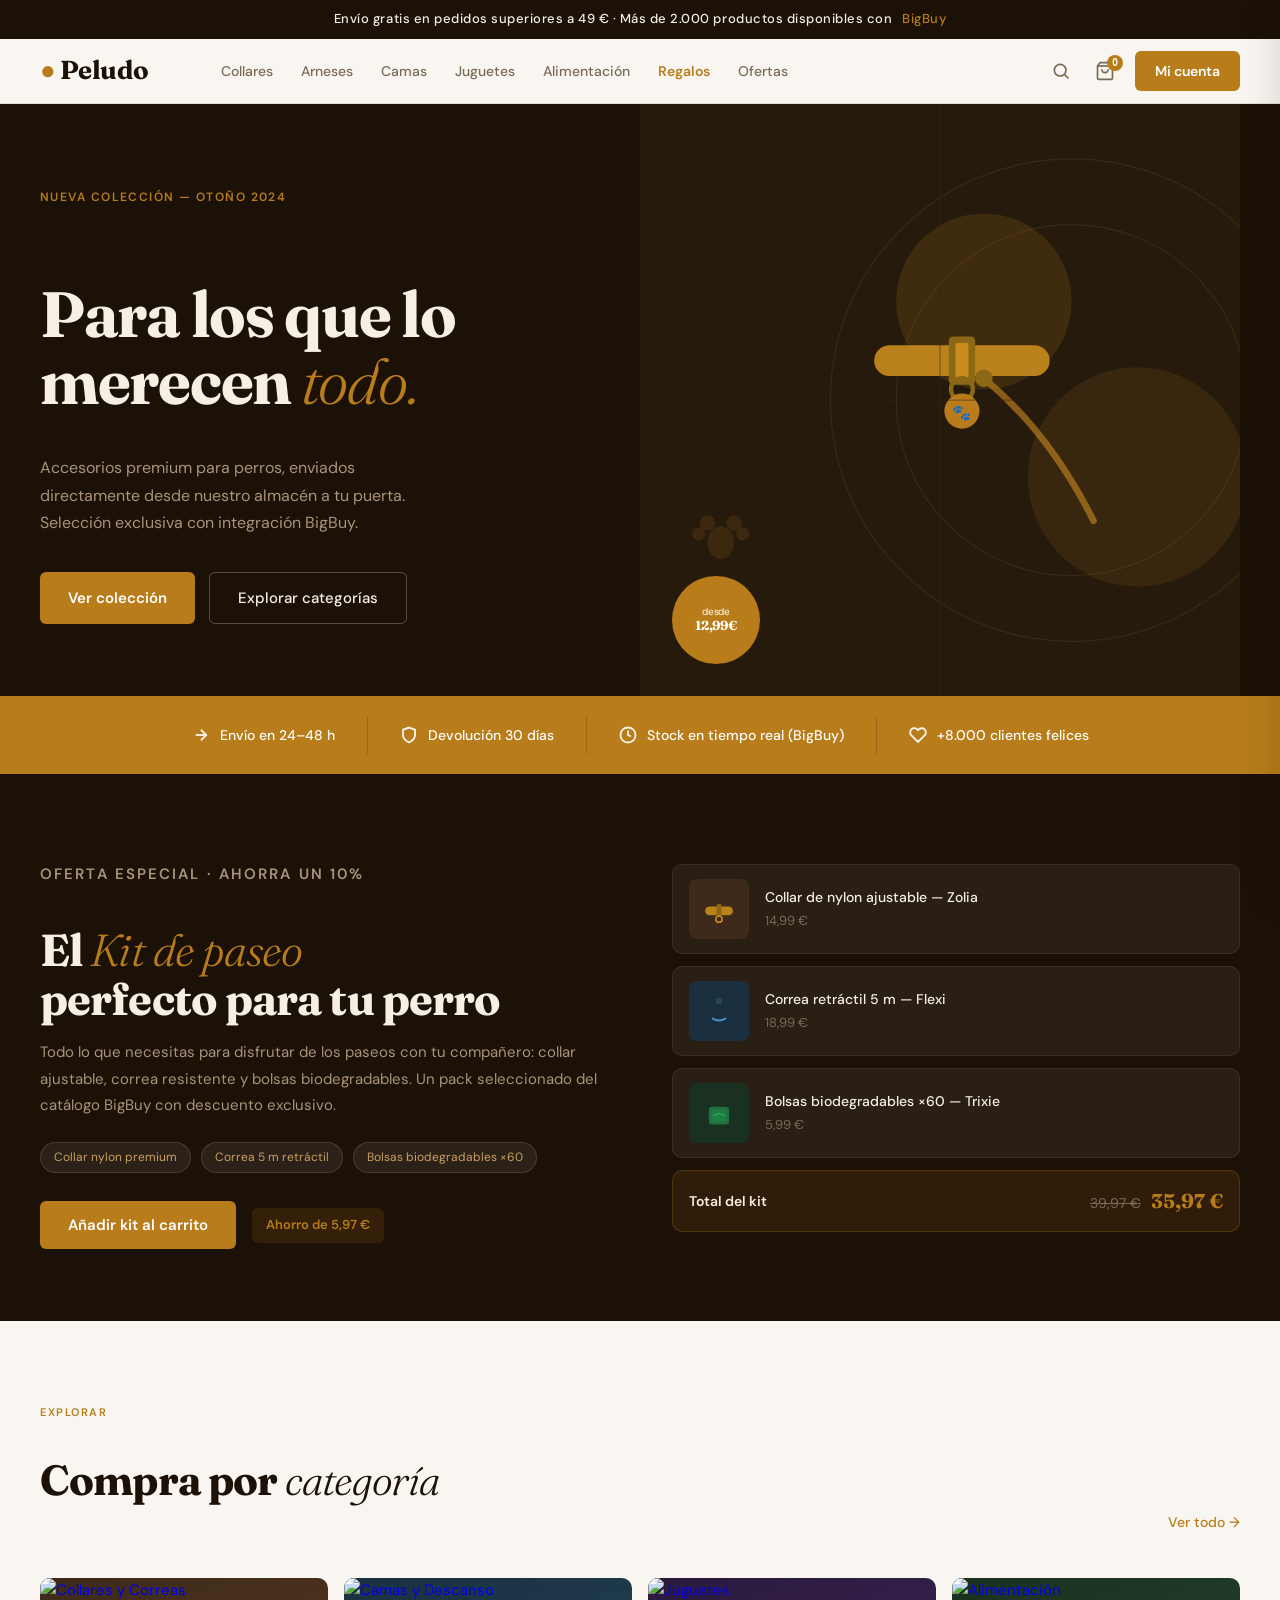
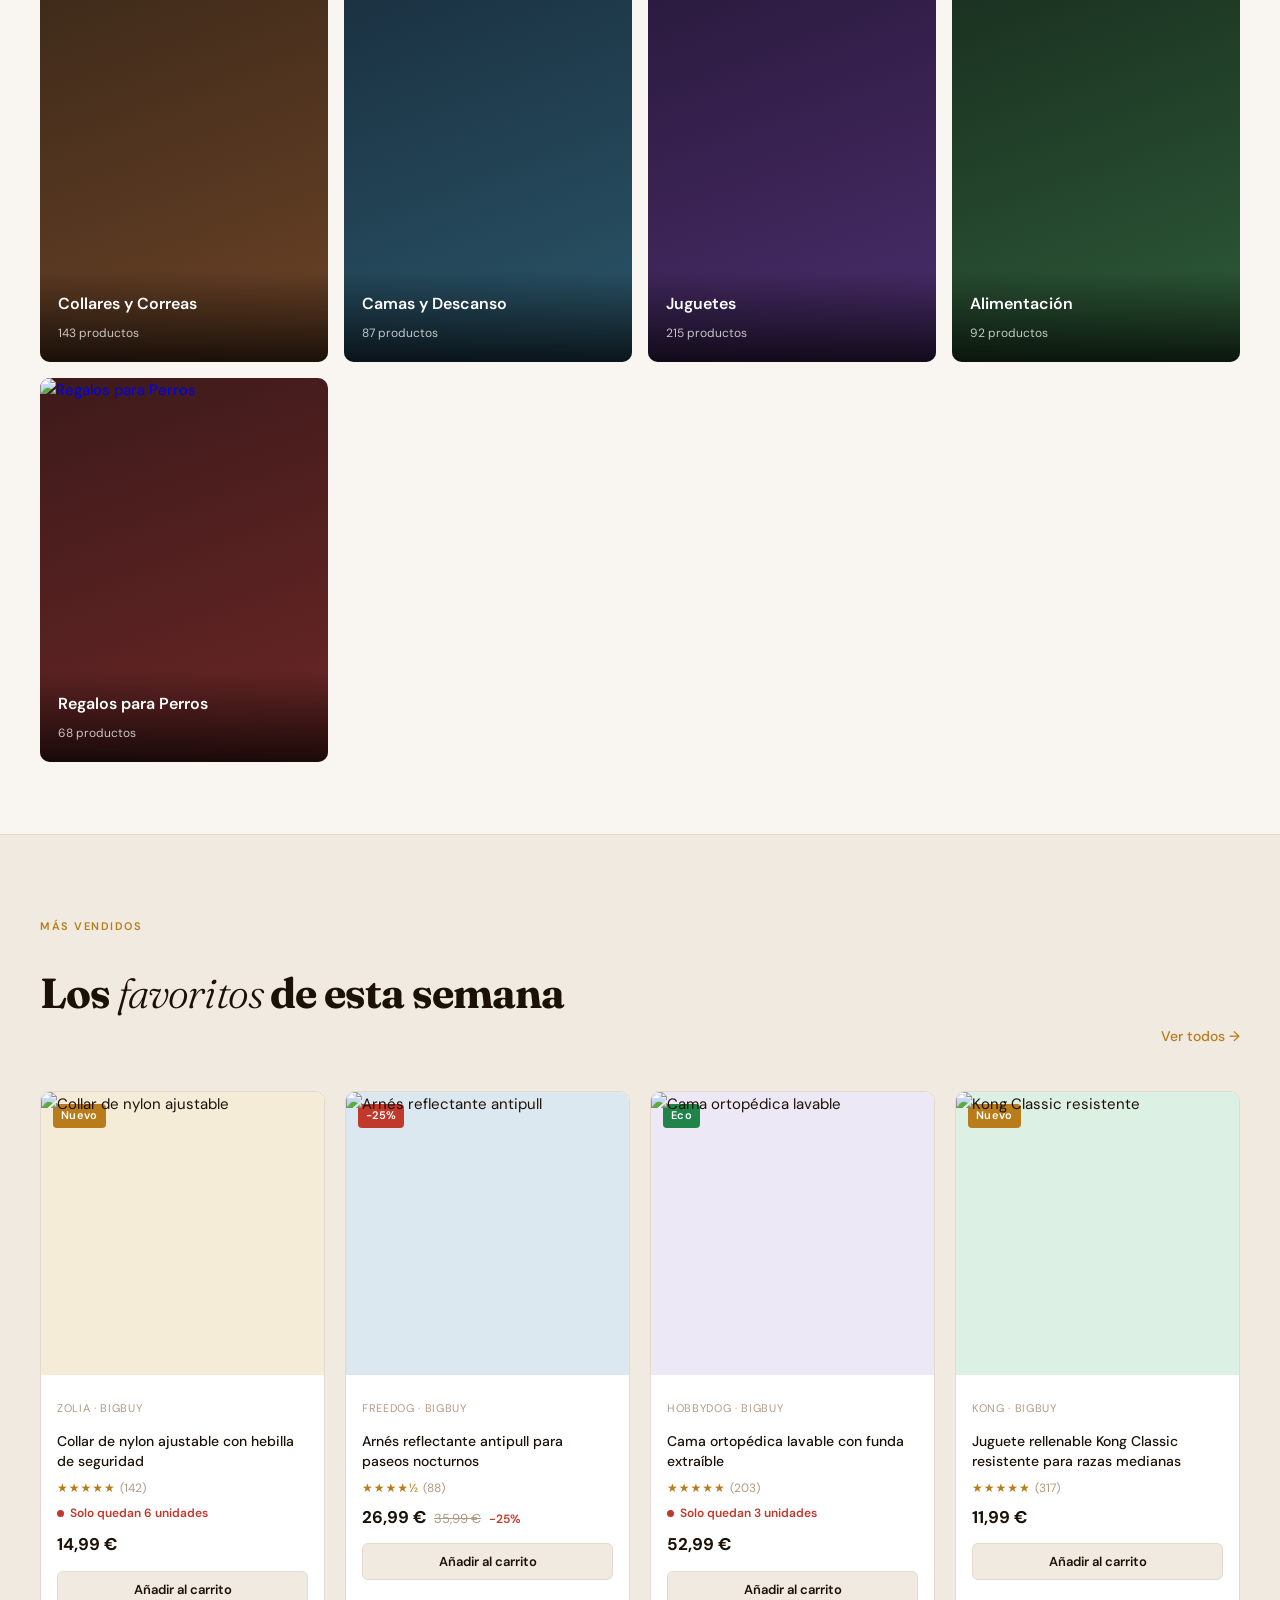
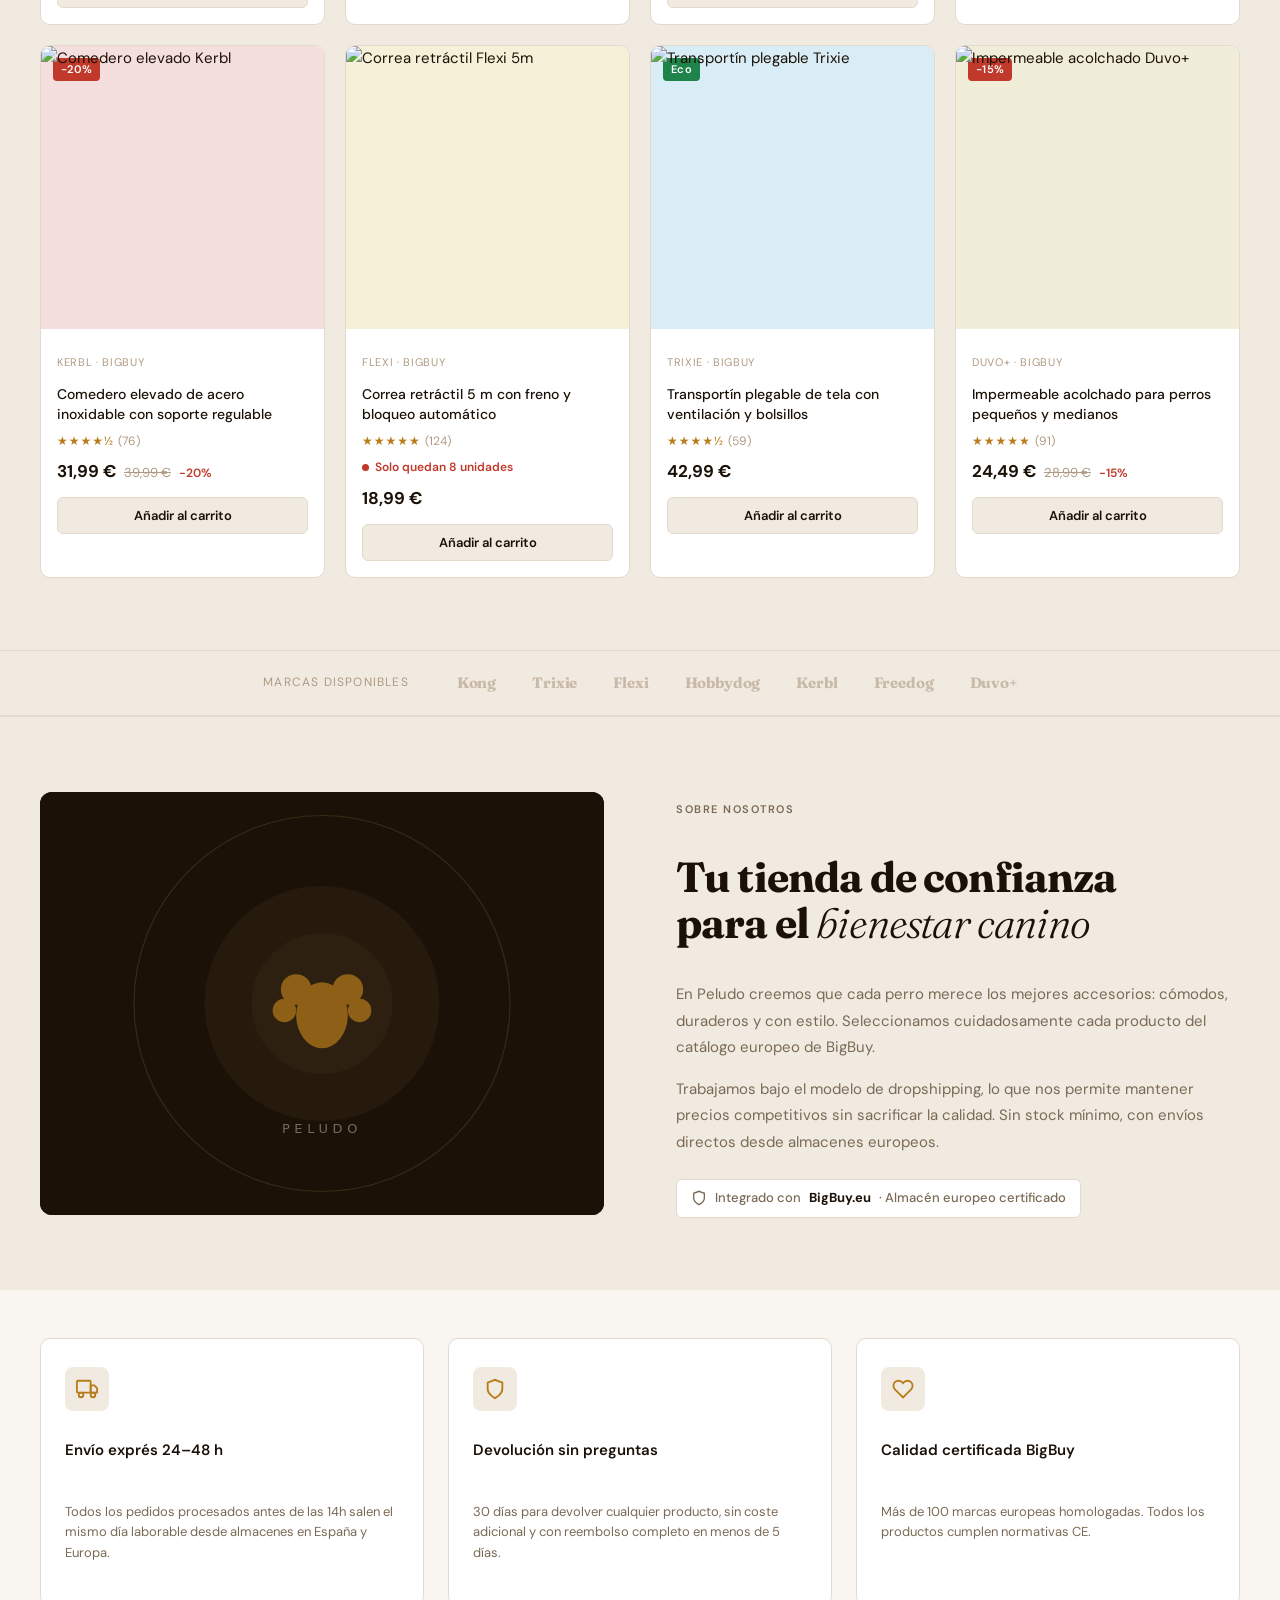
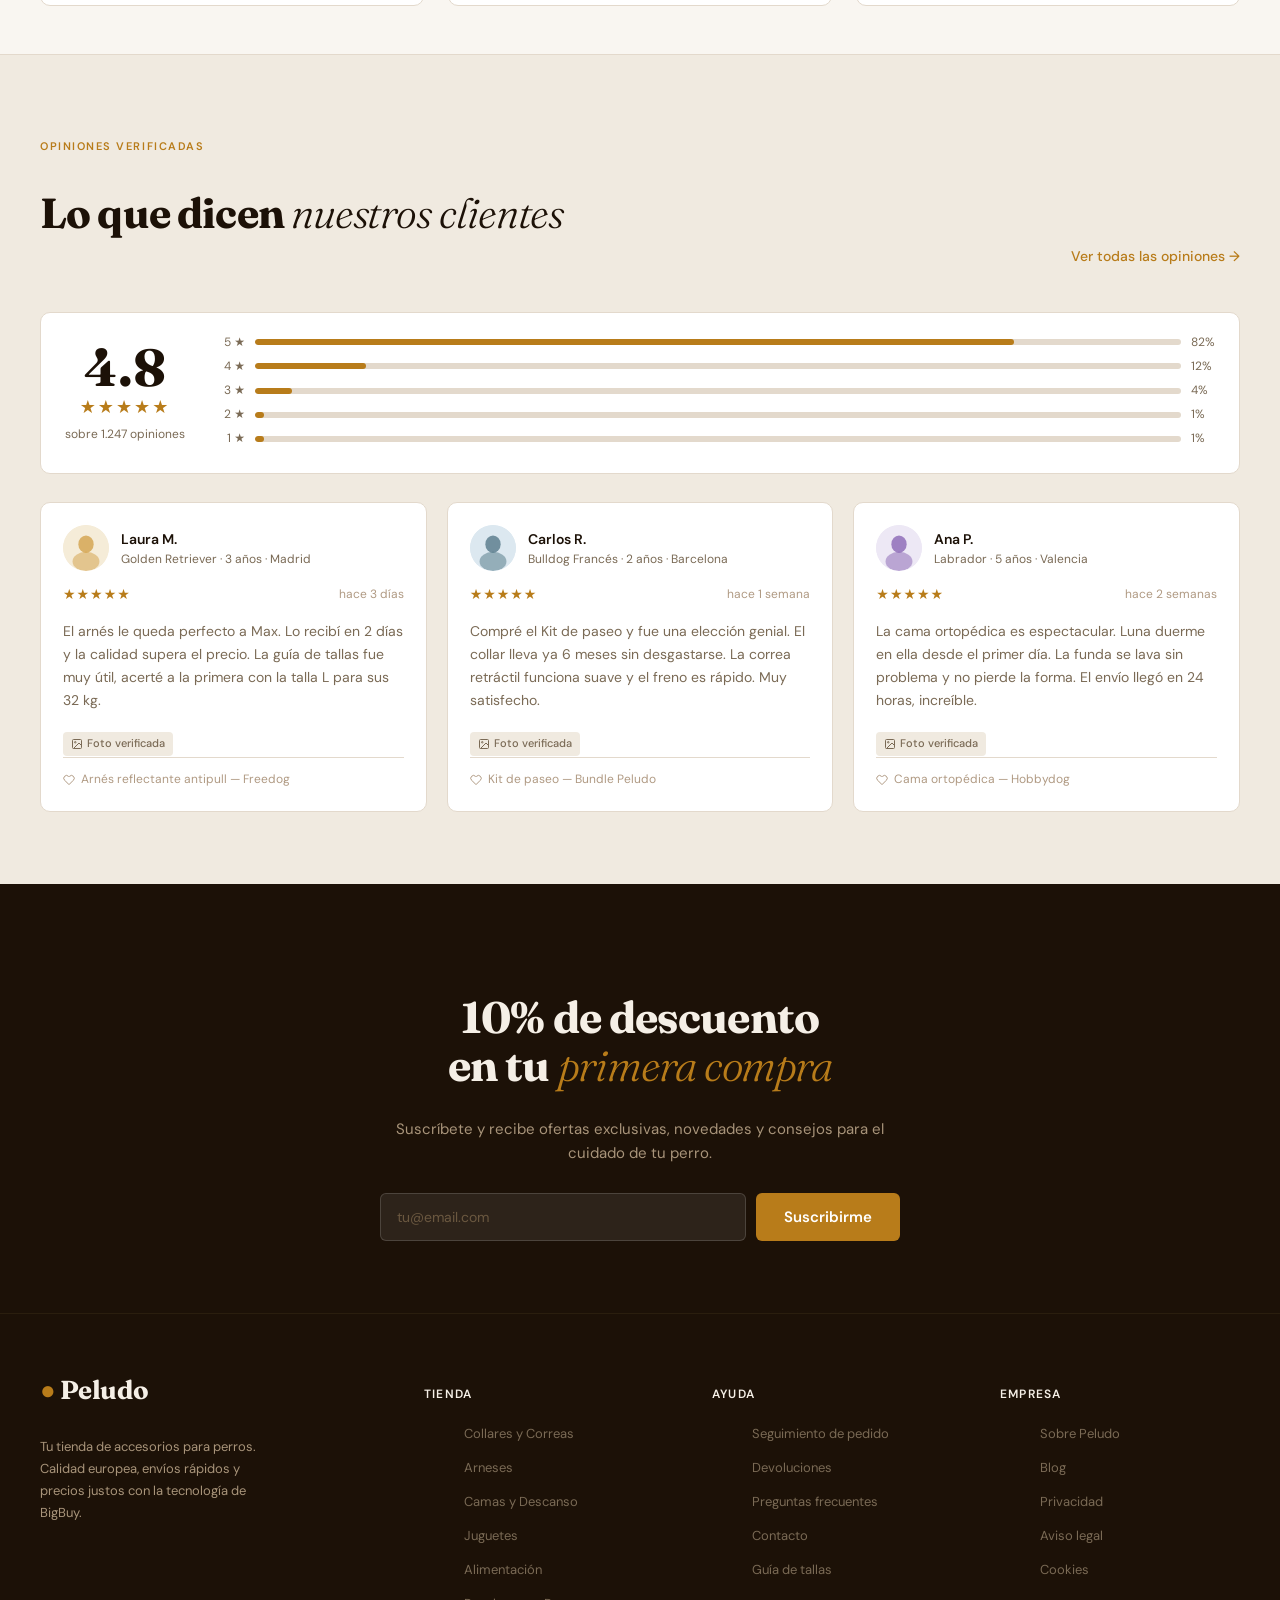
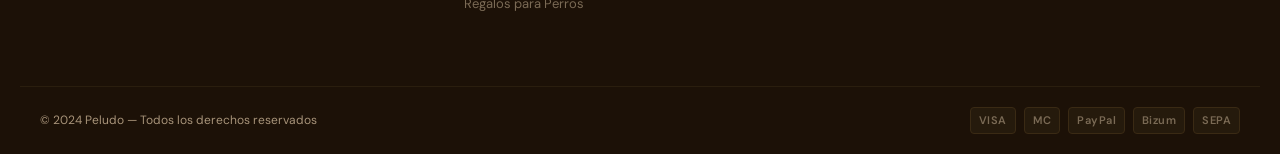
==== commit 767acdd9: "Add 6 new pages + fix all links - complete demo store" ====
--- a/index.html
+++ b/index.html
@@ -379,14 +379,14 @@
 <!-- Announcement bar -->
 <div class="announce" role="banner">
   <div class="wrap">
-    Envío gratis en pedidos superiores a 49 € · Más de 2.000 productos disponibles con <a href="#">BigBuy</a>
+    Envío gratis en pedidos superiores a 49 € · Más de 2.000 productos disponibles con <a href="peludo-sobre-nosotros.html">BigBuy</a>
   </div>
 </div>
 
 <!-- Nav -->
 <div class="nav-wrap">
   <nav class="wrap">
-    <a class="nav-logo" href="#"><span>●</span> Peludo</a>
+    <a class="nav-logo" href="index.html"><span>●</span> Peludo</a>
     <ul class="nav-links">
       <li><a href="peludo-categoria.html">Collares</a></li>
       <li><a href="peludo-categoria.html">Arneses</a></li>
@@ -404,7 +404,7 @@
         <svg width="20" height="20" fill="none" stroke="currentColor" stroke-width="2" viewBox="0 0 24 24"><path d="M6 2L3 6v14a2 2 0 002 2h14a2 2 0 002-2V6l-3-4z"/><line x1="3" y1="6" x2="21" y2="6"/><path d="M16 10a4 4 0 01-8 0"/></svg>
         <span class="cart-badge" id="cart-count">0</span>
       </button>
-      <a class="nav-btn" href="#">Iniciar sesión</a>
+      <a class="nav-btn" href="peludo-contacto.html">Mi cuenta</a>
       <button class="icon-btn hamburger" aria-label="Menú">
         <svg width="22" height="22" fill="none" stroke="currentColor" stroke-width="2" viewBox="0 0 24 24"><line x1="3" y1="6" x2="21" y2="6"/><line x1="3" y1="12" x2="21" y2="12"/><line x1="3" y1="18" x2="21" y2="18"/></svg>
       </button>
@@ -761,7 +761,7 @@
   <div class="wrap">
     <div class="section-head">
       <div><p class="section-label">Opiniones verificadas</p><h2 class="section-title">Lo que dicen <em>nuestros clientes</em></h2></div>
-      <a class="section-link" href="#">Ver todas las opiniones →</a>
+      <a class="section-link" href="peludo-sobre-nosotros.html">Ver todas las opiniones →</a>
     </div>
 
     <!-- Resumen de puntuaciones -->
@@ -868,25 +868,25 @@
 <footer aria-label="Pie de página">
   <div class="wrap footer-top">
     <div class="footer-brand">
-      <a class="nav-logo" href="#"><span style="color:var(--accent)">●</span> Peludo</a>
+      <a class="nav-logo" href="index.html"><span style="color:var(--accent)">●</span> Peludo</a>
       <p>Tu tienda de accesorios para perros. Calidad europea, envíos rápidos y precios justos con la tecnología de BigBuy.</p>
     </div>
     <div class="footer-col">
       <h4>Tienda</h4>
       <ul>
-        <li><a href="#">Collares y Correas</a></li><li><a href="#">Arneses</a></li><li><a href="#">Camas y Descanso</a></li><li><a href="#">Juguetes</a></li><li><a href="#">Alimentación</a></li><li><a href="#">Regalos para Perros</a></li>
+        <li><a href="peludo-categoria.html">Collares y Correas</a></li><li><a href="peludo-categoria.html">Arneses</a></li><li><a href="peludo-categoria.html">Camas y Descanso</a></li><li><a href="peludo-categoria.html">Juguetes</a></li><li><a href="peludo-categoria.html">Alimentación</a></li><li><a href="peludo-categoria.html">Regalos para Perros</a></li>
       </ul>
     </div>
     <div class="footer-col">
       <h4>Ayuda</h4>
       <ul>
-        <li><a href="#">Seguimiento de pedido</a></li><li><a href="#">Devoluciones</a></li><li><a href="#">Preguntas frecuentes</a></li><li><a href="#">Contacto</a></li><li><a href="#">Guía de tallas</a></li>
+        <li><a href="peludo-devoluciones.html">Seguimiento de pedido</a></li><li><a href="peludo-devoluciones.html">Devoluciones</a></li><li><a href="peludo-faq.html">Preguntas frecuentes</a></li><li><a href="peludo-contacto.html">Contacto</a></li><li><a href="peludo-faq.html#tallas">Guía de tallas</a></li>
       </ul>
     </div>
     <div class="footer-col">
       <h4>Empresa</h4>
       <ul>
-        <li><a href="#">Sobre Peludo</a></li><li><a href="#">Blog</a></li><li><a href="#">Privacidad</a></li><li><a href="#">Aviso legal</a></li><li><a href="#">Cookies</a></li>
+        <li><a href="peludo-sobre-nosotros.html">Sobre Peludo</a></li><li><a href="peludo-sobre-nosotros.html">Blog</a></li><li><a href="peludo-privacidad.html">Privacidad</a></li><li><a href="peludo-terminos.html">Aviso legal</a></li><li><a href="peludo-privacidad.html#6-política-de-cookies">Cookies</a></li>
       </ul>
     </div>
   </div>
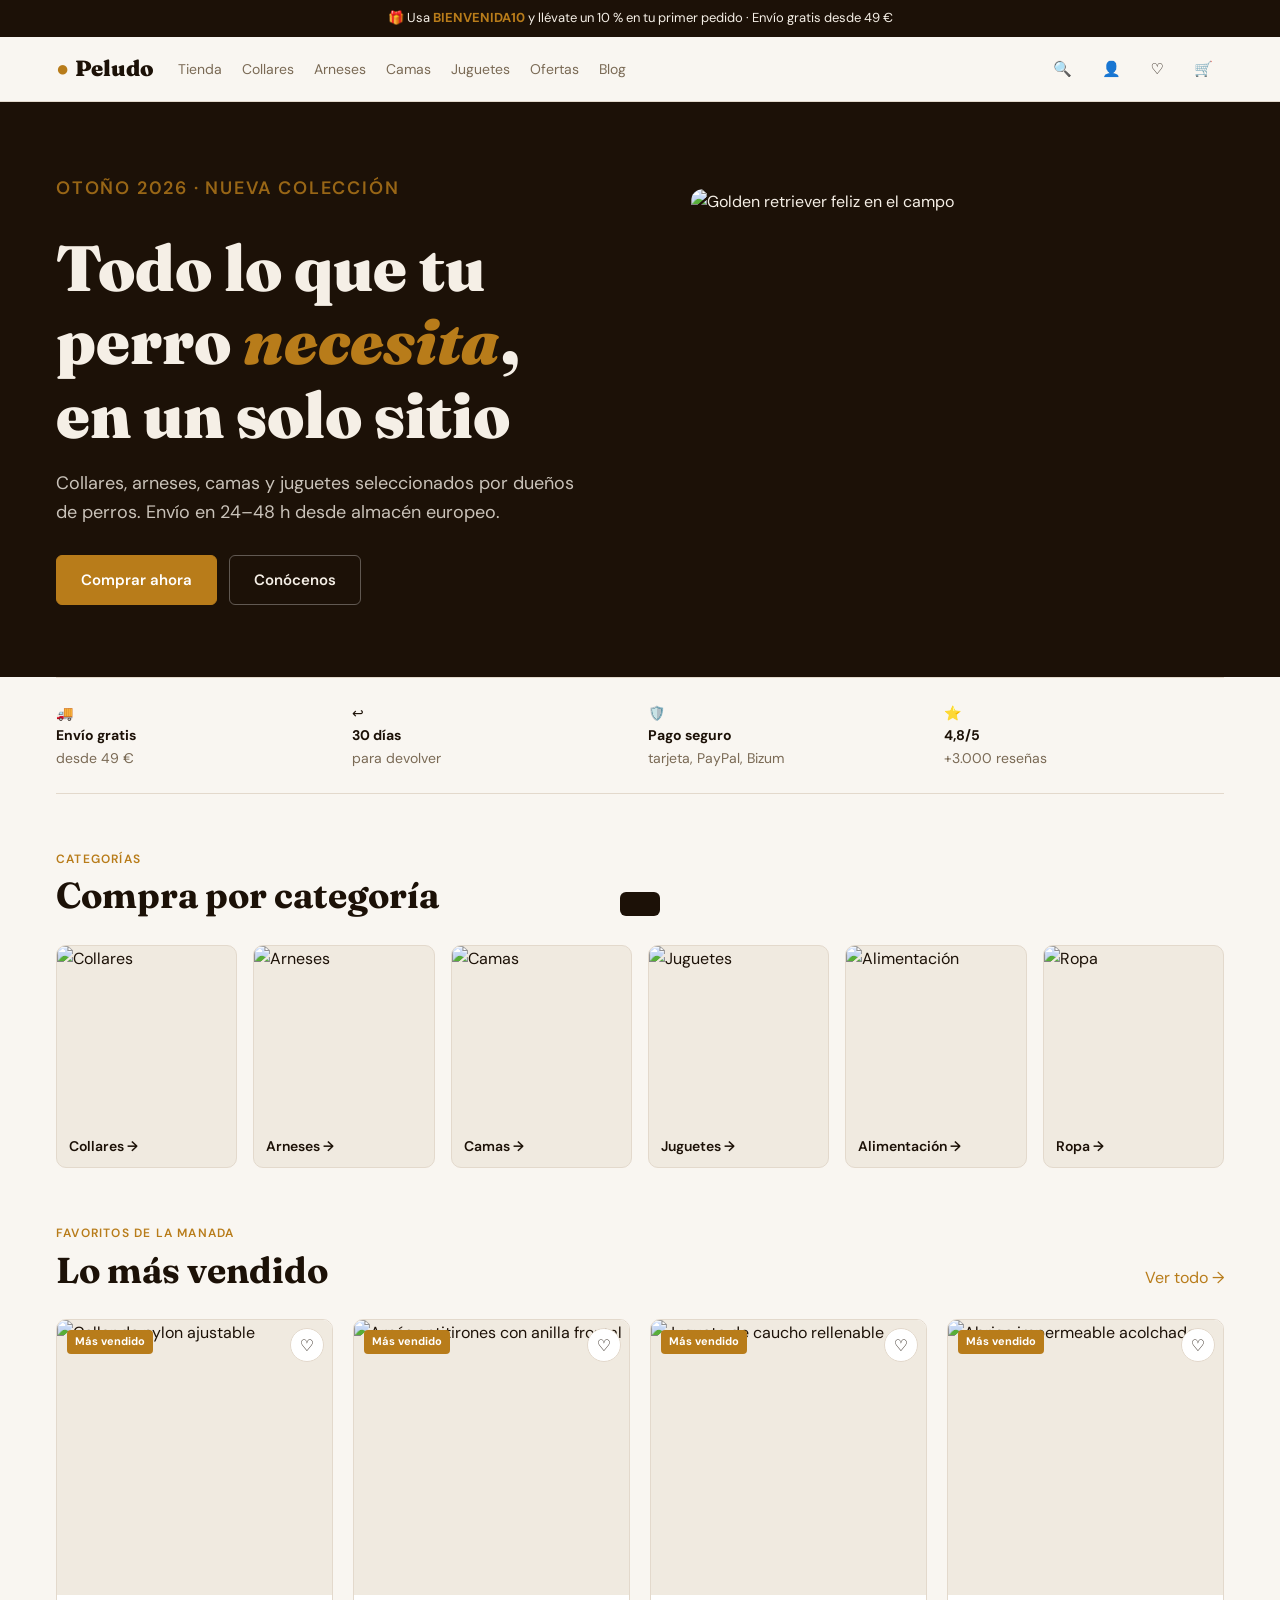
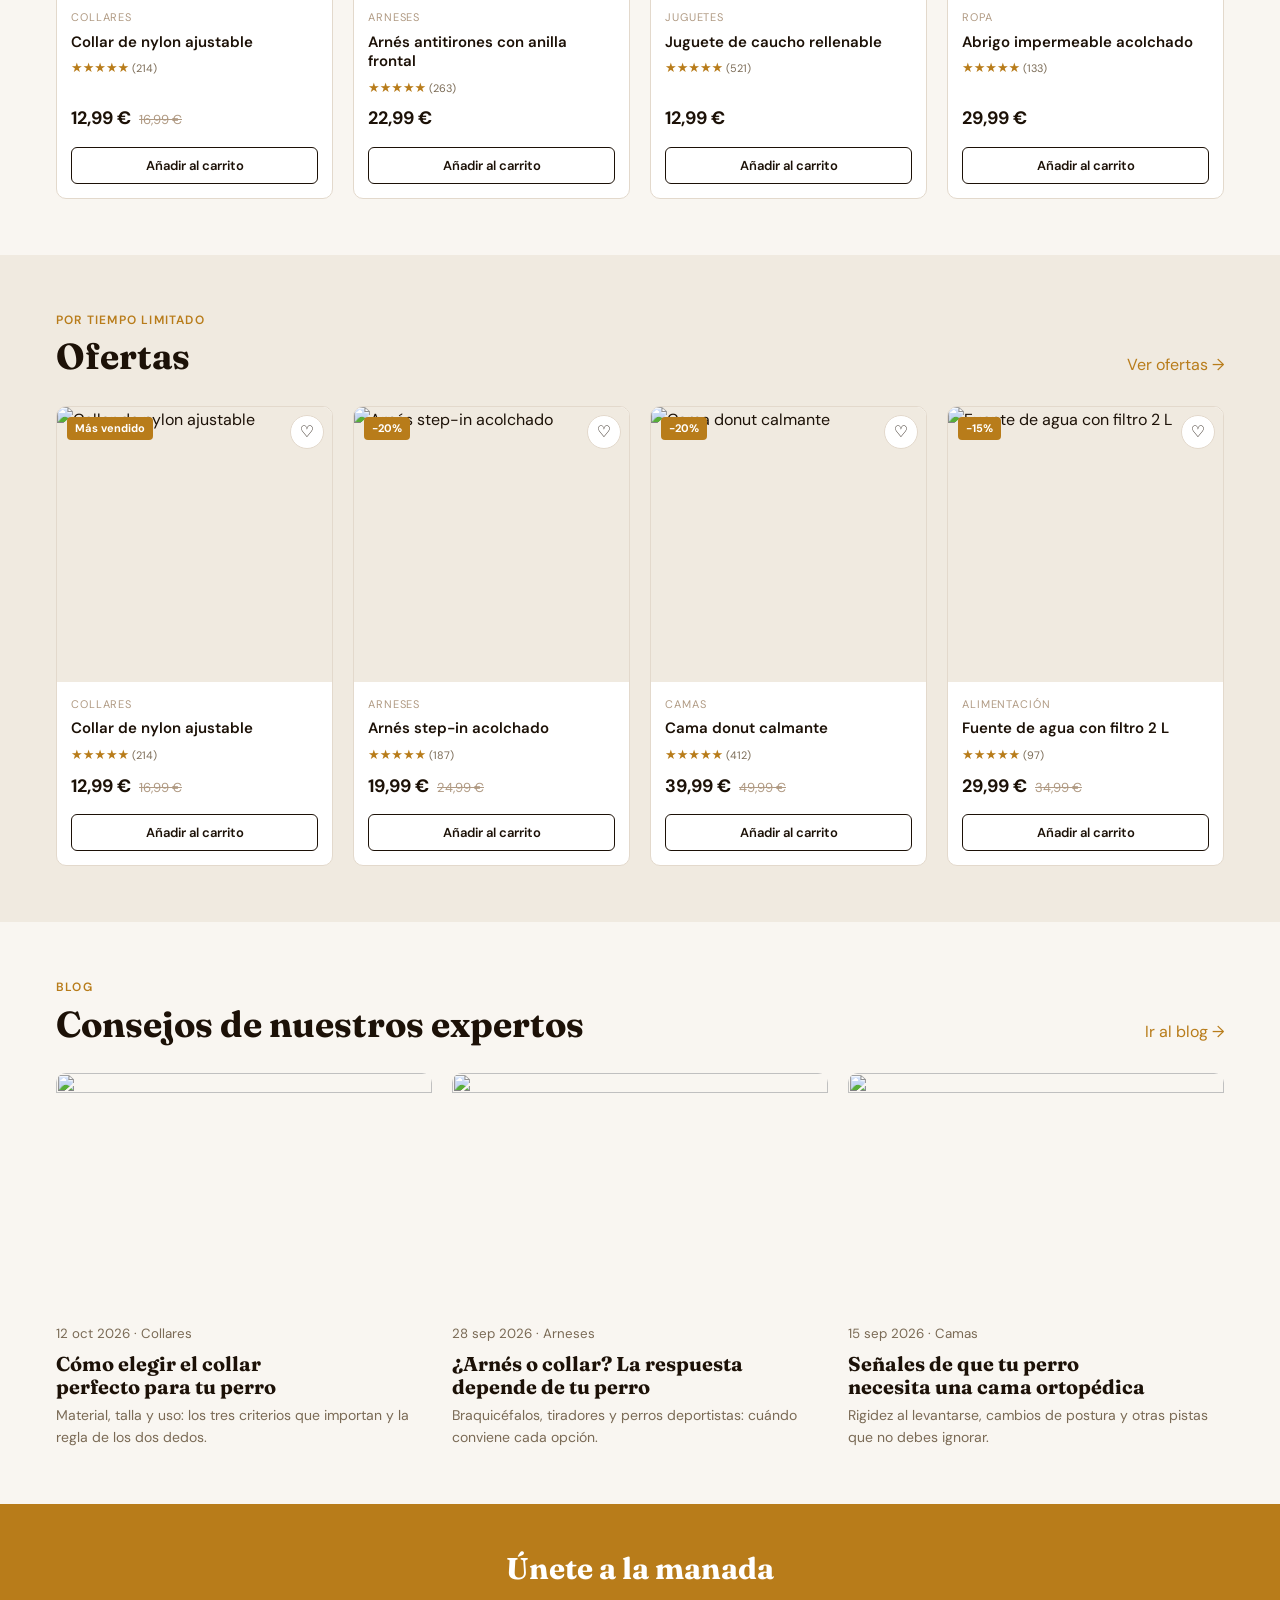
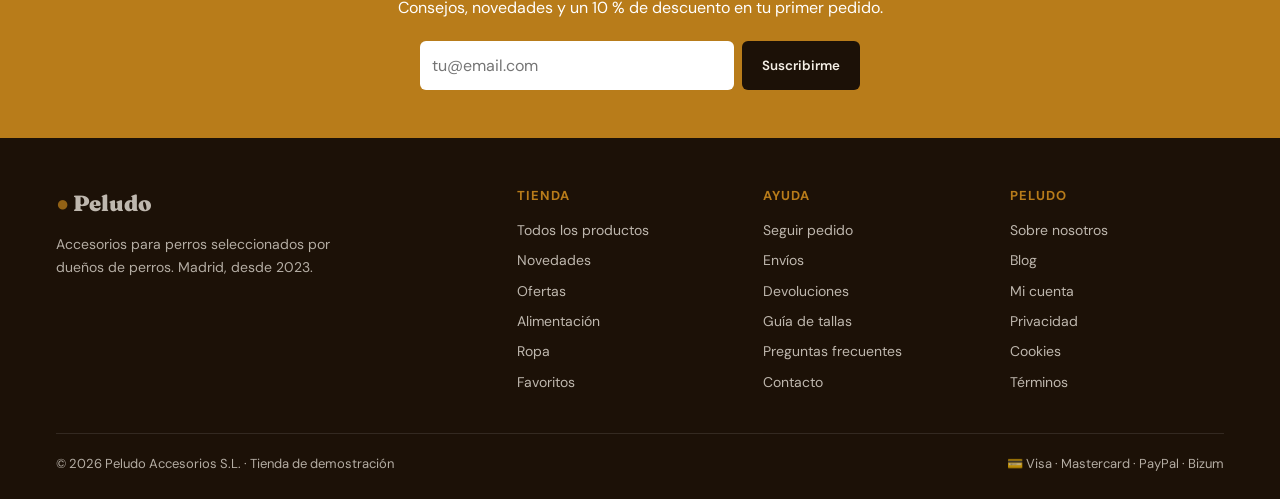
==== commit 1a7473e2: "Convert store to SPA with hash router, product catalog, persistent cart and SEO 25 routes, 24 produc" ====
--- a/index.html
+++ b/index.html
@@ -1,1126 +1,110 @@
 <!doctype html>
 <html lang="es">
 <head>
-<meta name="viewport" content="width=device-width,initial-scale=1">
 <meta charset="utf-8">
-<title>Peludo — Accesorios para Perros</title>
-<meta name="claude:viewport-fit-sides" content="cover">
-
-<!-- SEO básico -->
-<meta name="description" content="Tienda online de accesorios para perros: collares, arneses, camas, juguetes y alimentación. Envío gratis desde 49 €. Stock garantizado con BigBuy.">
-<meta name="robots" content="index, follow">
-<link rel="canonical" href="https://peludo.es/">
-<meta name="keywords" content="accesorios perros, collares perros, arneses perros, camas perros, juguetes perros, tienda mascotas online España">
+<meta name="viewport" content="width=device-width,initial-scale=1,viewport-fit=cover">
+<title>Peludo — Accesorios para perros</title>
+<meta name="description" content="Accesorios para perros: collares, arneses, camas y juguetes. Envío gratis desde 49 €. Devoluciones en 30 días.">
+<meta name="theme-color" content="#B87C1A">
+<link rel="canonical" href="https://langreoalbeniz.github.io/peludo-store/">
 <meta property="og:type" content="website">
-<meta property="og:url" content="https://peludo.es/">
-<meta property="og:title" content="Peludo — Accesorios premium para perros">
-<meta property="og:description" content="Todo lo que tu perro merece. Collares, arneses, camas y juguetes de marcas europeas. Envío express 24–48 h. Devolución 30 días.">
 <meta property="og:site_name" content="Peludo">
 <meta property="og:locale" content="es_ES">
+<meta property="og:title" content="Peludo — Accesorios para perros">
+<meta property="og:description" content="Accesorios para perros con envío gratis desde 49 €.">
+<meta property="og:url" content="https://langreoalbeniz.github.io/peludo-store/">
+<meta property="og:image" content="https://images.unsplash.com/photo-1587300003388-59208cc962cb?w=1200&h=630&fit=crop&auto=format&q=80">
 <meta name="twitter:card" content="summary_large_image">
-<meta name="twitter:title" content="Peludo — Accesorios premium para perros">
-<meta name="twitter:description" content="Todo lo que tu perro merece. Collares, arneses, camas y juguetes de marcas europeas con envío express.">
-
-<script type="application/ld+json">
-{
-  "@context": "https://schema.org",
-  "@graph": [
-    { "@type": "Organization", "@id": "https://peludo.es/#organization", "name": "Peludo", "url": "https://peludo.es", "description": "Tienda online de accesorios para perros con dropshipping BigBuy." },
-    { "@type": "WebSite", "@id": "https://peludo.es/#website", "url": "https://peludo.es", "name": "Peludo", "publisher": { "@id": "https://peludo.es/#organization" }, "potentialAction": { "@type": "SearchAction", "target": { "@type": "EntryPoint", "urlTemplate": "https://peludo.es/search?q={search_term_string}" }, "query-input": "required name=search_term_string" } }
-  ]
-}
-</script>
-
-<link rel="stylesheet" href="https://fonts.googleapis.com/css2?family=Fraunces:ital,opsz,wght@0,9..144,300;0,9..144,700;0,9..144,900;1,9..144,300;1,9..144,700&family=DM+Sans:opsz,wght@9..40,300;9..40,400;9..40,500;9..40,600&display=swap">
-
-<style>
-/* ── TOKENS ─────────────────────────────────────────────
-   Layout: announce → nav → hero → stats → bundle → cats → products → brand → about → trust → reviews → newsletter → footer
-   + sticky-cta (mobile) + mini-cart drawer + exit popup */
-:root {
-  --bg:        #F9F6F1;
-  --bg-alt:    #F0EAE0;
-  --bg-card:   #FFFFFF;
-  --fg:        #1C1107;
-  --fg-muted:  #7A6A55;
-  --fg-subtle: #B09A83;
-  --accent:    #B87C1A;
-  --accent-fg: #FFFFFF;
-  --border:    #E3D9CC;
-  --hero-bg:   #1C1107;
-  --hero-fg:   #F5EFE6;
-  --font-display: 'Fraunces', Georgia, 'Times New Roman', serif;
-  --font-body:    'DM Sans', system-ui, -apple-system, sans-serif;
-  --nav-h: 64px;
-  --r: 6px;
-}
-@media (prefers-color-scheme: dark) {
-  :root:not([data-theme="light"]) {
-    --bg:#1C1107; --bg-alt:#251A0C; --bg-card:#2D2010; --fg:#F5EFE6;
-    --fg-muted:#A8947A; --fg-subtle:#6B5840; --accent:#D49C35;
-    --accent-fg:#1C1107; --border:#3A2A14; --hero-bg:#0E0905; --hero-fg:#F5EFE6;
-    color-scheme: dark;
-  }
-}
-:root[data-theme="dark"] {
-  --bg:#1C1107; --bg-alt:#251A0C; --bg-card:#2D2010; --fg:#F5EFE6;
-  --fg-muted:#A8947A; --fg-subtle:#6B5840; --accent:#D49C35;
-  --accent-fg:#1C1107; --border:#3A2A14; --hero-bg:#0E0905; --hero-fg:#F5EFE6;
-  color-scheme: dark;
-}
-*,*::before,*::after{box-sizing:border-box;}
-html{scroll-behavior:smooth;}
-body{background:var(--bg);color:var(--fg);font-family:var(--font-body);font-size:15px;line-height:1.6;margin:0;-webkit-font-smoothing:antialiased;}
-img{max-width:100%;display:block;}
-.wrap{max-width:1240px;margin:0 auto;padding-left:max(20px,env(safe-area-inset-left,0px));padding-right:max(20px,env(safe-area-inset-right,0px));}
-
-/* ── Announce ── */
-.announce{background:var(--hero-bg);color:var(--hero-fg);text-align:center;font-size:13px;font-weight:500;letter-spacing:.04em;padding-block:9px;}
-.announce a{color:var(--accent);text-decoration:none;margin-left:6px;}
-
-/* ── Nav ── */
-.nav-wrap{background:var(--bg);border-bottom:1px solid var(--border);position:sticky;top:0;z-index:100;}
-nav{height:var(--nav-h);display:flex;align-items:center;gap:32px;}
-.nav-logo{font-family:var(--font-display);font-size:26px;font-weight:700;letter-spacing:-.01em;color:var(--fg);text-decoration:none;flex-shrink:0;}
-.nav-logo span{color:var(--accent);}
-.nav-links{display:flex;gap:28px;list-style:none;flex:1;}
-.nav-links a{color:var(--fg-muted);text-decoration:none;font-size:14px;font-weight:500;transition:color .15s;}
-.nav-links a:hover{color:var(--fg);}
-.nav-links .link-regalos{color:var(--accent);font-weight:600;}
-.nav-actions{display:flex;align-items:center;gap:16px;margin-left:auto;}
-.nav-btn{background:var(--accent);color:var(--accent-fg);border:none;padding:9px 20px;border-radius:var(--r);font-family:var(--font-body);font-size:14px;font-weight:600;cursor:pointer;text-decoration:none;transition:opacity .15s;}
-.nav-btn:hover{opacity:.85;}
-.icon-btn{background:none;border:none;cursor:pointer;color:var(--fg-muted);display:flex;align-items:center;padding:4px;position:relative;}
-.icon-btn:hover{color:var(--fg);}
-.cart-badge{position:absolute;top:-2px;right:-4px;background:var(--accent);color:var(--accent-fg);font-size:10px;font-weight:700;width:16px;height:16px;border-radius:50%;display:flex;align-items:center;justify-content:center;}
-.hamburger{display:none;}
-@media(max-width:720px){.nav-links{display:none;}.hamburger{display:flex;}.nav-logo{font-size:22px;}}
-
-/* ── Hero ── */
-.hero{background:var(--hero-bg);color:var(--hero-fg);overflow:hidden;position:relative;}
-.hero-inner{display:grid;grid-template-columns:1fr 1fr;min-height:540px;align-items:stretch;}
-.hero-copy{display:flex;flex-direction:column;justify-content:center;padding-block:72px;padding-right:48px;}
-.hero-eyebrow{font-size:12px;font-weight:600;letter-spacing:.12em;text-transform:uppercase;color:var(--accent);margin-bottom:20px;}
-.hero-h1{font-family:var(--font-display);font-size:clamp(42px,5vw,72px);font-weight:700;line-height:1.05;letter-spacing:-.02em;text-wrap:balance;margin-bottom:24px;}
-.hero-h1 em{font-style:italic;font-weight:300;color:var(--accent);}
-.hero-sub{font-size:16px;line-height:1.7;color:#A8947A;max-width:400px;margin-bottom:36px;}
-.hero-ctas{display:flex;gap:14px;flex-wrap:wrap;}
-.btn-primary{background:var(--accent);color:var(--accent-fg);padding:14px 28px;border-radius:var(--r);font-weight:600;font-size:15px;text-decoration:none;transition:opacity .15s;border:none;cursor:pointer;font-family:var(--font-body);}
-.btn-primary:hover{opacity:.85;}
-.btn-ghost{background:transparent;color:var(--hero-fg);padding:13px 28px;border-radius:var(--r);font-weight:500;font-size:15px;text-decoration:none;border:1px solid rgba(255,255,255,.25);transition:border-color .15s;font-family:var(--font-body);}
-.btn-ghost:hover{border-color:rgba(255,255,255,.55);}
-.hero-art{position:relative;background:#251A0C;overflow:hidden;}
-.hero-art svg{position:absolute;inset:0;width:100%;height:100%;}
-.hero-badge{position:absolute;bottom:32px;left:32px;background:var(--accent);color:var(--accent-fg);border-radius:50%;width:88px;height:88px;display:flex;flex-direction:column;align-items:center;justify-content:center;font-family:var(--font-display);font-size:13px;font-weight:700;line-height:1.2;text-align:center;letter-spacing:-.01em;}
-.hero-badge small{font-size:10px;font-weight:400;font-family:var(--font-body);}
-@media(max-width:720px){.hero-inner{grid-template-columns:1fr;min-height:auto;}.hero-copy{padding-right:0;padding-block:48px;}.hero-art{display:none;}}
-
-/* ── Stats bar ── */
-.stats{background:var(--accent);color:var(--accent-fg);}
-.stats-inner{display:flex;justify-content:center;gap:0;padding-block:20px;flex-wrap:wrap;}
-.stat-item{display:flex;align-items:center;gap:10px;padding:8px 32px;font-size:14px;font-weight:500;border-right:1px solid rgba(0,0,0,.15);}
-.stat-item:last-child{border-right:none;}
-.stat-item svg{flex-shrink:0;opacity:.9;}
-@media(max-width:600px){.stat-item{border-right:none;padding:6px 20px;font-size:13px;}}
-
-/* ── NUEVO: Bundle "Kit de paseo" ── */
-.bundle-section{background:var(--hero-bg);color:var(--hero-fg);}
-.bundle-inner{display:grid;grid-template-columns:1fr 1fr;gap:64px;align-items:center;padding-block:72px;}
-.bundle-eyebrow{font-size:11px;font-weight:600;letter-spacing:.14em;text-transform:uppercase;color:var(--accent);margin-bottom:14px;}
-.bundle-copy h2{font-family:var(--font-display);font-size:clamp(28px,3.5vw,46px);font-weight:700;line-height:1.1;letter-spacing:-.02em;margin-bottom:16px;text-wrap:balance;}
-.bundle-copy h2 em{font-style:italic;font-weight:300;color:var(--accent);}
-.bundle-copy p{color:#A8947A;font-size:15px;line-height:1.75;margin-bottom:24px;}
-.bundle-tags{display:flex;gap:10px;flex-wrap:wrap;margin-bottom:28px;}
-.bundle-tag{font-size:12px;background:rgba(255,255,255,.07);border:1px solid rgba(255,255,255,.12);border-radius:20px;padding:5px 13px;color:#C8A060;}
-.bundle-ctas{display:flex;align-items:center;gap:16px;flex-wrap:wrap;}
-.bundle-saving{font-size:13px;font-weight:600;color:var(--accent);background:rgba(184,124,26,.15);padding:7px 14px;border-radius:6px;}
-.bundle-products{display:flex;flex-direction:column;gap:12px;}
-.bundle-item{display:flex;align-items:center;gap:16px;background:rgba(255,255,255,.06);border:1px solid rgba(255,255,255,.08);border-radius:10px;padding:14px 16px;}
-.bundle-item-img{width:60px;height:60px;border-radius:8px;display:flex;align-items:center;justify-content:center;flex-shrink:0;}
-.b-img-1{background:#3D2A1A;}
-.b-img-2{background:#1A3040;}
-.b-img-3{background:#1A3020;}
-.bundle-item-info{flex:1;}
-.bundle-item-name{font-size:14px;font-weight:500;color:var(--hero-fg);margin-bottom:3px;}
-.bundle-item-price{font-size:13px;color:#7A6A55;}
-.bundle-divider{border:none;border-top:1px solid #2A1E0E;margin:4px 0;}
-.bundle-total-row{display:flex;align-items:center;justify-content:space-between;padding:14px 16px;background:rgba(184,124,26,.12);border:1px solid rgba(184,124,26,.25);border-radius:10px;}
-.bundle-total-label{font-size:14px;font-weight:600;color:var(--hero-fg);}
-.bundle-total-prices{display:flex;align-items:baseline;gap:10px;}
-.bundle-total-now{font-size:20px;font-weight:700;color:var(--accent);font-family:var(--font-display);}
-.bundle-total-was{font-size:14px;color:#7A6A55;text-decoration:line-through;}
-@media(max-width:860px){.bundle-inner{grid-template-columns:1fr;gap:36px;}}
-
-/* ── Sections ── */
-.section{padding-block:72px;}
-.section-sm{padding-block:48px;}
-.section-head{display:flex;align-items:flex-end;justify-content:space-between;gap:16px;margin-bottom:40px;flex-wrap:wrap;}
-.section-label{font-size:11px;font-weight:600;letter-spacing:.14em;text-transform:uppercase;color:var(--accent);margin-bottom:8px;}
-.section-title{font-family:var(--font-display);font-size:clamp(28px,3.5vw,42px);font-weight:700;line-height:1.1;letter-spacing:-.02em;text-wrap:balance;}
-.section-title em{font-style:italic;font-weight:300;}
-.section-link{color:var(--accent);text-decoration:none;font-size:14px;font-weight:500;white-space:nowrap;display:flex;align-items:center;gap:6px;flex-shrink:0;align-self:flex-end;padding-bottom:4px;}
-.section-link:hover{text-decoration:underline;}
-
-/* ── Categories ── */
-.cats-grid{display:grid;grid-template-columns:repeat(4,1fr);gap:16px;}
-.cat-card{border-radius:10px;overflow:hidden;position:relative;aspect-ratio:3/4;cursor:pointer;text-decoration:none;}
-.cat-bg{width:100%;height:100%;display:flex;align-items:center;justify-content:center;transition:transform .4s ease;}
-.cat-card:hover .cat-bg{transform:scale(1.03);}
-.cat-card:nth-child(1) .cat-bg{background:linear-gradient(160deg,#3D2A1A 0%,#6B4226 100%);}
-.cat-card:nth-child(2) .cat-bg{background:linear-gradient(160deg,#1A3040 0%,#2A5568 100%);}
-.cat-card:nth-child(3) .cat-bg{background:linear-gradient(160deg,#2A1A3D 0%,#4A2D6B 100%);}
-.cat-card:nth-child(4) .cat-bg{background:linear-gradient(160deg,#1A3020 0%,#2D5A38 100%);}
-.cat-card:nth-child(5) .cat-bg{background:linear-gradient(160deg,#3D1A1A 0%,#6B2626 100%);}
-.cat-label{position:absolute;bottom:0;left:0;right:0;padding:20px 18px 18px;background:linear-gradient(to top,rgba(0,0,0,.75) 0%,transparent 100%);color:#fff;}
-.cat-label strong{display:block;font-size:16px;font-weight:600;margin-bottom:3px;}
-.cat-label span{font-size:12px;opacity:.75;}
-@media(max-width:860px){.cats-grid{grid-template-columns:repeat(3,1fr);}}
-@media(max-width:600px){.cats-grid{grid-template-columns:repeat(2,1fr);}}
-
-/* ── Products ── */
-.products-grid{display:grid;grid-template-columns:repeat(4,1fr);gap:20px;}
-.product-card{background:var(--bg-card);border:1px solid var(--border);border-radius:10px;overflow:hidden;transition:box-shadow .2s,transform .2s;cursor:pointer;text-decoration:none;color:inherit;display:block;}
-.product-card:hover{box-shadow:0 8px 32px rgba(0,0,0,.1);transform:translateY(-2px);}
-.product-img{aspect-ratio:1;display:flex;align-items:center;justify-content:center;position:relative;overflow:hidden;}
-.product-card:nth-child(1) .product-img{background:#F5ECD8;}
-.product-card:nth-child(2) .product-img{background:#DCE8F0;}
-.product-card:nth-child(3) .product-img{background:#EDE8F5;}
-.product-card:nth-child(4) .product-img{background:#DCF0E4;}
-.product-card:nth-child(5) .product-img{background:#F5DEDE;}
-.product-card:nth-child(6) .product-img{background:#F5F0D8;}
-.product-card:nth-child(7) .product-img{background:#D8EDF5;}
-.product-card:nth-child(8) .product-img{background:#F0EDD8;}
-.product-badge{position:absolute;top:12px;left:12px;background:var(--fg);color:var(--bg);font-size:11px;font-weight:600;padding:3px 8px;border-radius:4px;letter-spacing:.03em;}
-.product-badge.sale{background:#C0392B;color:#fff;}
-.product-badge.new{background:var(--accent);color:var(--accent-fg);}
-.product-badge.eco{background:#1E8449;color:#fff;}
-.product-img img{position:absolute;inset:0;width:100%;height:100%;object-fit:cover;}
-.cat-bg img{position:absolute;inset:0;width:100%;height:100%;object-fit:cover;transition:transform .4s ease;}
-.cat-card:hover .cat-bg img{transform:scale(1.03);}
-.about-art img{width:100%;height:100%;object-fit:cover;}
-.product-wishlist{position:absolute;top:10px;right:10px;background:var(--bg-card);border:1px solid var(--border);border-radius:50%;width:32px;height:32px;display:flex;align-items:center;justify-content:center;opacity:0;transition:opacity .2s;}
-.product-card:hover .product-wishlist{opacity:1;}
-.product-info{padding:14px 16px 16px;}
-.product-brand{font-size:11px;color:var(--fg-subtle);letter-spacing:.06em;text-transform:uppercase;margin-bottom:4px;}
-.product-name{font-size:14px;font-weight:500;line-height:1.4;margin-bottom:8px;color:var(--fg);}
-.product-stars{display:flex;align-items:center;gap:4px;margin-bottom:6px;}
-.stars{color:var(--accent);font-size:12px;letter-spacing:1px;}
-.review-count{font-size:12px;color:var(--fg-subtle);}
-
-/* NUEVO: urgencia de stock */
-.stock-urgency{display:flex;align-items:center;gap:6px;font-size:12px;font-weight:600;color:#C0392B;margin-bottom:8px;}
-.stock-dot{width:7px;height:7px;border-radius:50%;background:#C0392B;flex-shrink:0;animation:blink 1.6s infinite;}
-@keyframes blink{0%,100%{opacity:1;}50%{opacity:.3;}}
-
-.product-price{display:flex;align-items:baseline;gap:8px;}
-.price-now{font-size:17px;font-weight:700;font-variant-numeric:tabular-nums;color:var(--fg);}
-.price-was{font-size:13px;color:var(--fg-subtle);text-decoration:line-through;font-variant-numeric:tabular-nums;}
-.price-save{font-size:12px;font-weight:600;color:#C0392B;}
-.product-add{width:100%;margin-top:12px;background:var(--bg-alt);border:1px solid var(--border);border-radius:var(--r);padding:9px;font-family:var(--font-body);font-size:13px;font-weight:600;cursor:pointer;color:var(--fg);transition:background .15s,border-color .15s,color .15s;}
-.product-add:hover{background:var(--accent);border-color:var(--accent);color:var(--accent-fg);}
-@media(max-width:900px){.products-grid{grid-template-columns:repeat(2,1fr);}}
-@media(max-width:480px){.products-grid{gap:12px;}}
-
-/* ── Brand strip ── */
-.brand-strip{background:var(--bg-alt);border-top:1px solid var(--border);border-bottom:1px solid var(--border);padding-block:20px;}
-.brand-strip-inner{display:flex;align-items:center;gap:48px;flex-wrap:wrap;justify-content:center;}
-.brand-label{font-size:12px;letter-spacing:.1em;text-transform:uppercase;color:var(--fg-subtle);flex-shrink:0;}
-.brand-logos{display:flex;gap:36px;align-items:center;flex-wrap:wrap;justify-content:center;}
-.brand-item{font-family:var(--font-display);font-size:15px;font-weight:700;letter-spacing:-.01em;color:var(--fg-subtle);opacity:.6;}
-
-/* ── About ── */
-.about{background:var(--bg-alt);border-top:1px solid var(--border);}
-.about-inner{display:grid;grid-template-columns:1fr 1fr;gap:72px;align-items:center;}
-.about-art{aspect-ratio:4/3;border-radius:12px;background:var(--hero-bg);display:flex;align-items:center;justify-content:center;overflow:hidden;position:relative;}
-.about-text{min-width:0;}
-.about-text p{color:var(--fg-muted);line-height:1.75;margin-bottom:16px;}
-.bigbuy-badge{display:inline-flex;align-items:center;gap:8px;background:var(--bg-card);border:1px solid var(--border);border-radius:var(--r);padding:8px 14px;font-size:13px;font-weight:500;color:var(--fg-muted);margin-top:8px;}
-.bigbuy-badge strong{color:var(--fg);}
-@media(max-width:720px){.about-inner{grid-template-columns:1fr;gap:32px;}.about-art{display:none;}}
-
-/* ── Trust ── */
-.trust-grid{display:grid;grid-template-columns:repeat(3,1fr);gap:24px;}
-.trust-card{display:flex;flex-direction:column;align-items:flex-start;gap:12px;padding:28px 24px;background:var(--bg-card);border:1px solid var(--border);border-radius:10px;}
-.trust-icon{width:44px;height:44px;background:var(--bg-alt);border-radius:8px;display:flex;align-items:center;justify-content:center;color:var(--accent);}
-.trust-card h3{font-size:15px;font-weight:600;}
-.trust-card p{font-size:13px;color:var(--fg-muted);line-height:1.6;}
-@media(max-width:600px){.trust-grid{grid-template-columns:1fr;}}
-
-/* ── NUEVO: Reviews ── */
-.reviews-grid{display:grid;grid-template-columns:repeat(3,1fr);gap:20px;}
-.review-card{background:var(--bg-card);border:1px solid var(--border);border-radius:10px;padding:22px;}
-.review-header{display:flex;align-items:center;gap:12px;margin-bottom:12px;}
-.reviewer-avatar{width:46px;height:46px;border-radius:50%;flex-shrink:0;display:flex;align-items:center;justify-content:center;font-size:20px;overflow:hidden;}
-.av-1{background:#F5ECD8;}
-.av-2{background:#DCE8F0;}
-.av-3{background:#EDE8F5;}
-.reviewer-info{}
-.reviewer-name{font-size:14px;font-weight:600;color:var(--fg);}
-.reviewer-dog{font-size:12px;color:var(--fg-muted);}
-.review-stars-row{display:flex;align-items:center;justify-content:space-between;margin-bottom:10px;}
-.review-stars-row .stars{font-size:14px;}
-.review-date{font-size:12px;color:var(--fg-subtle);}
-.review-text{font-size:14px;color:var(--fg-muted);line-height:1.65;margin-bottom:12px;}
-.review-product-ref{display:flex;align-items:center;gap:6px;font-size:12px;color:var(--fg-subtle);padding-top:12px;border-top:1px solid var(--border);}
-.review-photo-badge{display:inline-flex;align-items:center;gap:4px;background:var(--bg-alt);border-radius:4px;padding:3px 8px;font-size:11px;color:var(--fg-muted);font-weight:500;margin-top:8px;}
-.reviews-summary{display:flex;align-items:center;gap:32px;padding:20px 24px;background:var(--bg-card);border:1px solid var(--border);border-radius:10px;margin-bottom:28px;flex-wrap:wrap;}
-.reviews-score{text-align:center;}
-.reviews-score .big-score{font-family:var(--font-display);font-size:52px;font-weight:700;line-height:1;color:var(--fg);}
-.reviews-score .score-stars{color:var(--accent);font-size:18px;letter-spacing:2px;}
-.reviews-score small{font-size:12px;color:var(--fg-muted);}
-.reviews-breakdown{flex:1;min-width:180px;}
-.bar-row{display:flex;align-items:center;gap:10px;margin-bottom:5px;}
-.bar-label{font-size:12px;color:var(--fg-muted);width:28px;text-align:right;flex-shrink:0;}
-.bar-track{flex:1;height:6px;background:var(--border);border-radius:3px;overflow:hidden;}
-.bar-fill{height:100%;border-radius:3px;background:var(--accent);}
-.bar-count{font-size:12px;color:var(--fg-muted);width:24px;}
-@media(max-width:860px){.reviews-grid{grid-template-columns:1fr 1fr;}}
-@media(max-width:560px){.reviews-grid{grid-template-columns:1fr;}}
-
-/* ── Newsletter ── */
-.newsletter{background:var(--hero-bg);color:var(--hero-fg);}
-.newsletter-inner{display:flex;flex-direction:column;align-items:center;text-align:center;padding-block:72px;max-width:520px;margin:0 auto;}
-.newsletter h2{font-family:var(--font-display);font-size:clamp(28px,4vw,44px);font-weight:700;line-height:1.1;letter-spacing:-.02em;margin-bottom:12px;}
-.newsletter h2 em{font-style:italic;font-weight:300;color:var(--accent);}
-.newsletter p{color:#A8947A;font-size:15px;margin-bottom:28px;}
-.email-form{display:flex;width:100%;gap:10px;}
-.email-input{flex:1;background:rgba(255,255,255,.08);border:1px solid rgba(255,255,255,.15);border-radius:var(--r);padding:13px 16px;font-family:var(--font-body);font-size:14px;color:var(--hero-fg);outline:none;min-width:0;}
-.email-input::placeholder{color:#6B5840;}
-.email-input:focus{border-color:var(--accent);}
-@media(max-width:480px){.email-form{flex-direction:column;}}
-
-/* ── Footer ── */
-footer{background:var(--hero-bg);border-top:1px solid #2A1E0E;color:#A8947A;}
-.footer-top{display:grid;grid-template-columns:1.4fr 1fr 1fr 1fr;gap:48px;padding-block:56px;}
-.footer-brand .nav-logo{display:inline-block;margin-bottom:12px;color:var(--hero-fg);}
-.footer-brand p{font-size:13px;line-height:1.7;max-width:240px;}
-.footer-col h4{font-size:12px;font-weight:600;letter-spacing:.1em;text-transform:uppercase;color:var(--hero-fg);margin-bottom:16px;}
-.footer-col ul{list-style:none;display:flex;flex-direction:column;gap:10px;}
-.footer-col a{color:#7A6A55;text-decoration:none;font-size:13px;transition:color .15s;}
-.footer-col a:hover{color:var(--hero-fg);}
-.footer-bottom{border-top:1px solid #2A1E0E;padding-block:20px;display:flex;justify-content:space-between;align-items:center;gap:16px;flex-wrap:wrap;font-size:12px;}
-.payment-icons{display:flex;gap:8px;flex-wrap:wrap;}
-.pay-pill{background:#251A0C;border:1px solid #3A2A14;border-radius:4px;padding:4px 8px;font-size:11px;font-weight:600;color:#7A6A55;letter-spacing:.04em;}
-@media(max-width:860px){.footer-top{grid-template-columns:1fr 1fr;}}
-@media(max-width:480px){.footer-top{grid-template-columns:1fr;gap:32px;}}
-
-/* ── NUEVO: Sticky mobile CTA ── */
-.sticky-cta{position:fixed;bottom:0;left:0;right:0;padding:12px max(16px,env(safe-area-inset-right,16px)) max(16px,env(safe-area-inset-bottom,16px)) max(16px,env(safe-area-inset-left,16px));background:var(--bg);border-top:1px solid var(--border);z-index:200;display:none;gap:12px;align-items:center;box-shadow:0 -4px 24px rgba(0,0,0,.1);}
-@media(max-width:768px){.sticky-cta.visible{display:flex;}}
-.sticky-cta .btn-primary{flex:1;text-align:center;padding:13px;font-size:15px;}
-.sticky-price{display:flex;flex-direction:column;line-height:1.2;}
-.sticky-price .sp-label{font-size:11px;color:var(--fg-muted);}
-.sticky-price .sp-amount{font-size:17px;font-weight:700;font-variant-numeric:tabular-nums;}
-
-/* ── NUEVO: Mini-cart drawer ── */
-.cart-drawer{position:fixed;top:0;right:0;bottom:0;width:360px;max-width:90vw;background:var(--bg);border-left:1px solid var(--border);z-index:300;transform:translateX(100%);transition:transform .3s ease;display:flex;flex-direction:column;box-shadow:-8px 0 32px rgba(0,0,0,.1);}
-.cart-drawer.open{transform:translateX(0);}
-.drawer-overlay{position:fixed;inset:0;background:rgba(0,0,0,.45);z-index:299;opacity:0;pointer-events:none;transition:opacity .3s;}
-.drawer-overlay.open{opacity:1;pointer-events:auto;}
-.drawer-head{display:flex;align-items:center;justify-content:space-between;padding:20px 24px;border-bottom:1px solid var(--border);}
-.drawer-head h3{font-size:17px;font-weight:600;}
-.drawer-close{background:none;border:none;cursor:pointer;color:var(--fg-muted);font-size:22px;line-height:1;padding:4px;}
-.shipping-bar-wrap{padding:16px 24px;background:var(--bg-alt);border-bottom:1px solid var(--border);}
-.shipping-bar-msg{font-size:13px;color:var(--fg-muted);margin-bottom:8px;}
-.shipping-bar-msg b{color:var(--fg);}
-.shipping-track{height:6px;background:var(--border);border-radius:3px;overflow:hidden;}
-.shipping-fill{height:100%;background:var(--accent);border-radius:3px;transition:width .5s ease;}
-.drawer-items{flex:1;overflow-y:auto;padding:16px 24px;}
-.drawer-item{display:flex;gap:14px;align-items:center;padding:14px 0;border-bottom:1px solid var(--border);}
-.drawer-item:last-child{border-bottom:none;}
-.di-img{width:64px;height:64px;border-radius:8px;flex-shrink:0;display:flex;align-items:center;justify-content:center;}
-.di-img-1{background:#F5ECD8;}
-.di-img-2{background:#DCE8F0;}
-.di-img-3{background:#EDE8F5;}
-.di-info{flex:1;min-width:0;}
-.di-name{font-size:13px;font-weight:500;line-height:1.4;margin-bottom:4px;}
-.di-brand{font-size:11px;color:var(--fg-subtle);text-transform:uppercase;letter-spacing:.05em;}
-.di-price{font-size:14px;font-weight:700;color:var(--fg);margin-top:6px;}
-.di-remove{background:none;border:none;cursor:pointer;color:var(--fg-subtle);font-size:18px;padding:4px;flex-shrink:0;}
-.di-remove:hover{color:var(--fg);}
-.drawer-footer{padding:16px 24px;border-top:1px solid var(--border);}
-.drawer-total{display:flex;justify-content:space-between;align-items:baseline;margin-bottom:16px;}
-.drawer-total span{font-size:15px;color:var(--fg-muted);}
-.drawer-total strong{font-size:20px;font-weight:700;font-variant-numeric:tabular-nums;}
-.btn-checkout{display:block;width:100%;background:var(--accent);color:var(--accent-fg);border:none;border-radius:var(--r);padding:15px;font-family:var(--font-body);font-size:15px;font-weight:600;cursor:pointer;text-align:center;transition:opacity .15s;}
-.btn-checkout:hover{opacity:.85;}
-.drawer-continue{display:block;text-align:center;margin-top:12px;font-size:13px;color:var(--fg-muted);cursor:pointer;background:none;border:none;font-family:var(--font-body);}
-.drawer-continue:hover{color:var(--fg);}
-.drawer-empty{text-align:center;padding:48px 24px;color:var(--fg-muted);}
-.drawer-empty p{font-size:14px;margin-top:12px;}
-
-/* ── NUEVO: Pop-up exit intent ── */
-.popup-overlay{position:fixed;inset:0;background:rgba(0,0,0,.65);z-index:500;display:none;align-items:center;justify-content:center;padding:20px;}
-.popup-overlay.open{display:flex;}
-.popup-box{background:var(--bg-card);border:1px solid var(--border);border-radius:16px;max-width:460px;width:100%;padding:36px;position:relative;text-align:center;}
-.popup-close-btn{position:absolute;top:14px;right:16px;background:none;border:none;font-size:24px;cursor:pointer;color:var(--fg-muted);line-height:1;font-family:var(--font-body);}
-.popup-dog-icon{font-size:48px;margin-bottom:16px;display:block;}
-.popup-h{font-family:var(--font-display);font-size:clamp(22px,4vw,30px);font-weight:700;line-height:1.15;margin-bottom:10px;letter-spacing:-.01em;}
-.popup-h em{font-style:italic;font-weight:300;color:var(--accent);}
-.popup-sub{font-size:15px;color:var(--fg-muted);margin-bottom:24px;line-height:1.6;}
-.coupon-box{background:var(--bg-alt);border:2px dashed var(--border);border-radius:8px;padding:16px 20px;margin-bottom:20px;cursor:pointer;position:relative;transition:border-color .2s;}
-.coupon-box:hover{border-color:var(--accent);}
-.coupon-code{font-family:monospace;font-size:24px;font-weight:700;letter-spacing:.12em;color:var(--accent);}
-.coupon-hint{font-size:12px;color:var(--fg-subtle);margin-top:6px;}
-.popup-cta{width:100%;background:var(--accent);color:var(--accent-fg);border:none;border-radius:var(--r);padding:14px;font-family:var(--font-body);font-size:15px;font-weight:600;cursor:pointer;transition:opacity .15s;}
-.popup-cta:hover{opacity:.85;}
-.popup-skip{background:none;border:none;color:var(--fg-subtle);font-size:13px;cursor:pointer;font-family:var(--font-body);margin-top:14px;display:block;width:100%;}
-.popup-skip:hover{color:var(--fg-muted);}
-.popup-copied{position:absolute;top:-32px;left:50%;transform:translateX(-50%);background:var(--fg);color:var(--bg);font-size:12px;padding:4px 10px;border-radius:4px;white-space:nowrap;opacity:0;transition:opacity .2s;pointer-events:none;}
-.popup-copied.show{opacity:1;}
-</style>
+<link rel="icon" href="data:image/svg+xml,<svg xmlns='http://www.w3.org/2000/svg' viewBox='0 0 100 100'><text y='.9em' font-size='90'>🐾</text></svg>">
+<link rel="preconnect" href="https://fonts.googleapis.com">
+<link rel="preconnect" href="https://images.unsplash.com">
+<link rel="stylesheet" href="https://fonts.googleapis.com/css2?family=Fraunces:ital,opsz,wght@0,9..144,300;0,9..144,700;0,9..144,900;1,9..144,700&family=DM+Sans:opsz,wght@9..40,400;9..40,500;9..40,600;9..40,700&display=swap">
+<link rel="stylesheet" href="peludo-tokens.css">
+<link rel="stylesheet" href="spa.css">
+<script type="application/ld+json" id="jsonld"></script>
 </head>
 <body>
+<a href="#app" class="announce" style="display:block" onclick="event.preventDefault();go('/tienda')">🎁 Usa <b>BIENVENIDA10</b> y llévate un 10 % en tu primer pedido · Envío gratis desde 49 €</a>
 
-
-<!-- Skip to content -->
-<a href="#main-content" style="position:absolute;left:-9999px;top:0;z-index:999;background:var(--accent);color:#fff;padding:8px 16px;border-radius:0 0 6px 6px;font-size:14px;font-weight:600;text-decoration:none" onfocus="this.style.left='0'" onblur="this.style.left='-9999px'">Saltar al contenido</a>
-
-<!-- Announcement bar -->
-<div class="announce" role="banner">
-  <div class="wrap">
-    Envío gratis en pedidos superiores a 49 € · Más de 2.000 productos disponibles con <a href="peludo-sobre-nosotros.html">BigBuy</a>
-  </div>
-</div>
-
-<!-- Nav -->
-<div class="nav-wrap">
-  <nav class="wrap">
-    <a class="nav-logo" href="index.html"><span>●</span> Peludo</a>
-    <ul class="nav-links">
-      <li><a href="peludo-categoria.html">Collares</a></li>
-      <li><a href="peludo-categoria.html">Arneses</a></li>
-      <li><a href="peludo-categoria.html">Camas</a></li>
-      <li><a href="peludo-categoria.html">Juguetes</a></li>
-      <li><a href="peludo-categoria.html">Alimentación</a></li>
-      <li><a href="peludo-categoria.html" class="link-regalos">Regalos</a></li>
-      <li><a href="peludo-categoria.html">Ofertas</a></li>
-    </ul>
+<header class="hdr"><div class="wrap">
+  <nav class="nav" aria-label="Principal">
+    <button class="icon-btn burger" onclick="$('#mobile-menu').classList.toggle('open')" aria-label="Menú">☰</button>
+    <a class="logo" href="#/"><i>●</i> Peludo</a>
+    <div class="nav-links">
+      <a href="#/tienda">Tienda</a>
+      <a href="#/categoria/collares">Collares</a>
+      <a href="#/categoria/arneses">Arneses</a>
+      <a href="#/categoria/camas">Camas</a>
+      <a href="#/categoria/juguetes">Juguetes</a>
+      <a href="#/ofertas">Ofertas</a>
+      <a href="#/blog">Blog</a>
+    </div>
     <div class="nav-actions">
-      <button class="icon-btn" aria-label="Buscar">
-        <svg width="20" height="20" fill="none" stroke="currentColor" stroke-width="2" viewBox="0 0 24 24"><circle cx="11" cy="11" r="7"/><path d="M21 21l-4.35-4.35"/></svg>
-      </button>
-      <button class="icon-btn" aria-label="Carrito" id="cart-btn">
-        <svg width="20" height="20" fill="none" stroke="currentColor" stroke-width="2" viewBox="0 0 24 24"><path d="M6 2L3 6v14a2 2 0 002 2h14a2 2 0 002-2V6l-3-4z"/><line x1="3" y1="6" x2="21" y2="6"/><path d="M16 10a4 4 0 01-8 0"/></svg>
-        <span class="cart-badge" id="cart-count">0</span>
-      </button>
-      <a class="nav-btn" href="peludo-contacto.html">Mi cuenta</a>
-      <button class="icon-btn hamburger" aria-label="Menú">
-        <svg width="22" height="22" fill="none" stroke="currentColor" stroke-width="2" viewBox="0 0 24 24"><line x1="3" y1="6" x2="21" y2="6"/><line x1="3" y1="12" x2="21" y2="12"/><line x1="3" y1="18" x2="21" y2="18"/></svg>
-      </button>
+      <button class="icon-btn" onclick="openSearch()" aria-label="Buscar">🔍</button>
+      <a class="icon-btn" href="#/mi-cuenta" aria-label="Mi cuenta">👤</a>
+      <a class="icon-btn" href="#/favoritos" aria-label="Favoritos">♡<span class="badge-count" id="wish-count" hidden>0</span></a>
+      <button class="icon-btn" onclick="openCart()" aria-label="Carrito">🛒<span class="badge-count" id="cart-count" hidden>0</span></button>
     </div>
   </nav>
-</div>
+  <nav class="mobile-menu" id="mobile-menu" aria-label="Móvil">
+    <a href="#/tienda">Toda la tienda</a>
+    <a href="#/categoria/collares">Collares</a><a href="#/categoria/arneses">Arneses</a><a href="#/categoria/camas">Camas</a>
+    <a href="#/categoria/juguetes">Juguetes</a><a href="#/categoria/alimentacion">Alimentación</a><a href="#/categoria/ropa">Ropa</a>
+    <a href="#/ofertas">Ofertas</a><a href="#/novedades">Novedades</a><a href="#/blog">Blog</a><a href="#/contacto">Contacto</a>
+  </nav>
+</div></header>
 
-<main id="main-content">
+<main id="app" tabindex="-1"></main>
 
-<!-- Hero -->
-<section class="hero">
-  <div class="wrap hero-inner">
-    <div class="hero-copy">
-      <p class="hero-eyebrow">Nueva colección — Otoño 2024</p>
-      <h1 class="hero-h1">Para los que lo<br>merecen <em>todo.</em></h1>
-      <p class="hero-sub">Accesorios premium para perros, enviados directamente desde nuestro almacén a tu puerta. Selección exclusiva con integración BigBuy.</p>
-      <div class="hero-ctas">
-        <a href="#productos" class="btn-primary">Ver colección</a>
-        <a href="#categorias" class="btn-ghost">Explorar categorías</a>
-      </div>
-    </div>
-    <div class="hero-art">
-      <svg viewBox="0 0 560 540" xmlns="http://www.w3.org/2000/svg" preserveAspectRatio="xMidYMid slice">
-        <rect width="560" height="540" fill="#251A0C"/>
-        <circle cx="400" cy="270" r="220" fill="none" stroke="#3A2A14" stroke-width="1"/>
-        <circle cx="400" cy="270" r="160" fill="none" stroke="#3A2A14" stroke-width="1"/>
-        <circle cx="320" cy="180" r="80" fill="#B87C1A" opacity=".18"/>
-        <circle cx="460" cy="340" r="100" fill="#B87C1A" opacity=".12"/>
-        <g transform="translate(200 140)">
-          <rect x="20" y="80" width="160" height="28" rx="14" fill="#C98B1E" opacity=".9"/>
-          <rect x="88" y="72" width="24" height="44" rx="4" fill="#8B6914"/>
-          <rect x="94" y="78" width="12" height="32" rx="2" fill="#C98B1E"/>
-          <circle cx="100" cy="120" r="10" fill="none" stroke="#8B6914" stroke-width="4"/>
-          <circle cx="100" cy="140" r="16" fill="#B87C1A"/>
-          <text x="100" y="146" text-anchor="middle" fill="#fff" font-size="14" font-weight="bold" font-family="serif">🐾</text>
-        </g>
-        <g opacity=".15" fill="#B87C1A">
-          <ellipse cx="80" cy="400" rx="12" ry="15"/><circle cx="68" cy="382" r="7"/><circle cx="92" cy="382" r="7"/><circle cx="60" cy="392" r="6"/><circle cx="100" cy="392" r="6"/>
-        </g>
-        <path d="M 320 250 Q 380 300 420 380" fill="none" stroke="#C98B1E" stroke-width="6" stroke-linecap="round" opacity=".6"/>
-        <circle cx="320" cy="250" r="8" fill="#8B6914"/>
-        <line x1="0" y1="270" x2="560" y2="270" stroke="#3A2A14" stroke-width=".5"/>
-        <line x1="280" y1="0" x2="280" y2="540" stroke="#3A2A14" stroke-width=".5"/>
-      </svg>
-      <div class="hero-badge"><small>desde</small><span>12,99€</span></div>
-    </div>
+<section class="newsletter"><div class="wrap">
+  <h2>Únete a la manada</h2>
+  <p>Consejos, novedades y un 10 % de descuento en tu primer pedido.</p>
+  <form onsubmit="event.preventDefault();this.innerHTML='<p style=&quot;font-weight:600&quot;>¡Gracias! Tu código es BIENVENIDA10 🐾</p>'">
+    <input type="email" required placeholder="tu@email.com" aria-label="Email"><button>Suscribirme</button>
+  </form>
+</div></section>
+
+<footer class="ftr"><div class="wrap">
+  <div class="ftr-grid">
+    <div><a class="logo" href="#/" style="color:var(--hero-fg)"><i>●</i> Peludo</a>
+      <p style="opacity:.7;margin-top:12px;max-width:300px">Accesorios para perros seleccionados por dueños de perros. Madrid, desde 2023.</p></div>
+    <div><h4>Tienda</h4>
+      <a href="#/tienda">Todos los productos</a><a href="#/novedades">Novedades</a><a href="#/ofertas">Ofertas</a>
+      <a href="#/categoria/alimentacion">Alimentación</a><a href="#/categoria/ropa">Ropa</a><a href="#/favoritos">Favoritos</a></div>
+    <div><h4>Ayuda</h4>
+      <a href="#/seguimiento">Seguir pedido</a><a href="#/envios">Envíos</a><a href="#/devoluciones">Devoluciones</a>
+      <a href="#/guia-tallas">Guía de tallas</a><a href="#/faq">Preguntas frecuentes</a><a href="#/contacto">Contacto</a></div>
+    <div><h4>Peludo</h4>
+      <a href="#/sobre-nosotros">Sobre nosotros</a><a href="#/blog">Blog</a><a href="#/mi-cuenta">Mi cuenta</a>
+      <a href="#/privacidad">Privacidad</a><a href="#/cookies">Cookies</a><a href="#/terminos">Términos</a></div>
   </div>
-</section>
+  <div class="ftr-bottom"><span>© 2026 Peludo Accesorios S.L. · Tienda de demostración</span><span>💳 Visa · Mastercard · PayPal · Bizum</span></div>
+</div></footer>
 
-<!-- Stats bar -->
-<div class="stats">
-  <div class="stats-inner wrap">
-    <div class="stat-item"><svg width="18" height="18" fill="none" stroke="currentColor" stroke-width="2.5" viewBox="0 0 24 24"><path d="M5 12h14"/><path d="M12 5l7 7-7 7"/></svg>Envío en 24–48 h</div>
-    <div class="stat-item"><svg width="18" height="18" fill="none" stroke="currentColor" stroke-width="2.5" viewBox="0 0 24 24"><path d="M12 22s8-4 8-10V5l-8-3-8 3v7c0 6 8 10 8 10z"/></svg>Devolución 30 días</div>
-    <div class="stat-item"><svg width="18" height="18" fill="none" stroke="currentColor" stroke-width="2.5" viewBox="0 0 24 24"><circle cx="12" cy="12" r="10"/><path d="M12 6v6l4 2"/></svg>Stock en tiempo real (BigBuy)</div>
-    <div class="stat-item"><svg width="18" height="18" fill="none" stroke="currentColor" stroke-width="2.5" viewBox="0 0 24 24"><path d="M20.84 4.61a5.5 5.5 0 00-7.78 0L12 5.67l-1.06-1.06a5.5 5.5 0 00-7.78 7.78l1.06 1.06L12 21.23l7.78-7.78 1.06-1.06a5.5 5.5 0 000-7.78z"/></svg>+8.000 clientes felices</div>
-  </div>
-</div>
+<div class="backdrop" id="backdrop" onclick="closeAll()"></div>
+<aside class="drawer" id="drawer" aria-label="Carrito">
+  <div class="drawer-head"><h2 style="font-size:22px">Tu carrito</h2><button class="icon-btn" onclick="closeAll()" aria-label="Cerrar">✕</button></div>
+  <div class="drawer-body" id="drawer-body"></div>
+  <div class="drawer-foot" id="drawer-foot"></div>
+</aside>
+<div class="search-pane" id="search" role="dialog" aria-label="Buscar"><div class="wrap">
+  <form onsubmit="event.preventDefault();closeAll();go('/tienda?q='+encodeURIComponent($('#search-input').value))" style="display:flex;gap:8px">
+    <input id="search-input" type="search" placeholder="Busca collares, camas, snacks…" oninput="doSearch(this.value)" autocomplete="off">
+    <button type="button" class="icon-btn" onclick="closeAll()" aria-label="Cerrar">✕</button>
+  </form>
+  <div class="search-results" id="search-results"></div>
+</div></div>
+<div class="toast" id="toast" role="status" aria-live="polite"></div>
 
-<!-- ════ NUEVO: Bundle Kit de paseo ════ -->
-<section class="bundle-section">
-  <div class="wrap bundle-inner">
-    <div class="bundle-copy">
-      <p class="bundle-eyebrow">Oferta especial · Ahorra un 10%</p>
-      <h2>El <em>Kit de paseo</em><br>perfecto para tu perro</h2>
-      <p>Todo lo que necesitas para disfrutar de los paseos con tu compañero: collar ajustable, correa resistente y bolsas biodegradables. Un pack seleccionado del catálogo BigBuy con descuento exclusivo.</p>
-      <div class="bundle-tags">
-        <span class="bundle-tag">Collar nylon premium</span>
-        <span class="bundle-tag">Correa 5 m retráctil</span>
-        <span class="bundle-tag">Bolsas biodegradables ×60</span>
-      </div>
-      <div class="bundle-ctas">
-        <button class="btn-primary" onclick="addBundle()">Añadir kit al carrito</button>
-        <span class="bundle-saving">Ahorro de 5,97 €</span>
-      </div>
-    </div>
-    <div class="bundle-products">
-      <div class="bundle-item">
-        <div class="bundle-item-img b-img-1">
-          <svg viewBox="0 0 60 60" width="38" height="38" fill="none"><rect x="8" y="26" width="44" height="14" rx="7" fill="#C98B1E" opacity=".9"/><rect x="26" y="22" width="8" height="20" rx="3" fill="#8B6914"/><circle cx="30" cy="46" r="5" fill="none" stroke="#C98B1E" stroke-width="2.5"/></svg>
-        </div>
-        <div class="bundle-item-info">
-          <div class="bundle-item-name">Collar de nylon ajustable — Zolia</div>
-          <div class="bundle-item-price">14,99 €</div>
-        </div>
-      </div>
-      <div class="bundle-item">
-        <div class="bundle-item-img b-img-2">
-          <svg viewBox="0 0 60 60" width="38" height="38" fill="none"><circle cx="30" cy="28" rx="18" ry="12" fill="#4A90C4" opacity=".5"/><path d="M20 42 Q30 48 40 42" fill="none" stroke="#4A90C4" stroke-width="3" stroke-linecap="round"/><circle cx="30" cy="14" r="5" fill="#2A5568" opacity=".7"/></svg>
-        </div>
-        <div class="bundle-item-info">
-          <div class="bundle-item-name">Correa retráctil 5 m — Flexi</div>
-          <div class="bundle-item-price">18,99 €</div>
-        </div>
-      </div>
-      <div class="bundle-item">
-        <div class="bundle-item-img b-img-3">
-          <svg viewBox="0 0 60 60" width="38" height="38" fill="none"><rect x="14" y="20" width="32" height="28" rx="5" fill="#27AE60" opacity=".5"/><rect x="18" y="24" width="24" height="20" rx="3" fill="#1E8449" opacity=".7"/><path d="M22 34 Q30 28 38 34" fill="none" stroke="#27AE60" stroke-width="2" stroke-linecap="round"/></svg>
-        </div>
-        <div class="bundle-item-info">
-          <div class="bundle-item-name">Bolsas biodegradables ×60 — Trixie</div>
-          <div class="bundle-item-price">5,99 €</div>
-        </div>
-      </div>
-      <div class="bundle-total-row">
-        <span class="bundle-total-label">Total del kit</span>
-        <div class="bundle-total-prices">
-          <span class="bundle-total-was">39,97 €</span>
-          <span class="bundle-total-now">35,97 €</span>
-        </div>
-      </div>
-    </div>
-  </div>
-</section>
-
-<!-- Categories -->
-<section class="section" id="categorias">
-  <div class="wrap">
-    <div class="section-head">
-      <div><p class="section-label">Explorar</p><h2 class="section-title">Compra por <em>categoría</em></h2></div>
-      <a class="section-link" href="peludo-categoria.html">Ver todo →</a>
-    </div>
-    <div class="cats-grid">
-      <a class="cat-card" href="peludo-categoria.html">
-        <div class="cat-bg"><img src="https://images.unsplash.com/photo-1530281700549-e82e7bf110d6?w=400&h=533&fit=crop&auto=format&q=80" alt="Collares y Correas" loading="lazy"></div>
-        <div class="cat-label"><strong>Collares y Correas</strong><span>143 productos</span></div>
-      </a>
-      <a class="cat-card" href="peludo-categoria.html">
-        <div class="cat-bg"><img src="https://images.unsplash.com/photo-1581888227599-779811939961?w=400&h=533&fit=crop&auto=format&q=80" alt="Camas y Descanso" loading="lazy"></div>
-        <div class="cat-label"><strong>Camas y Descanso</strong><span>87 productos</span></div>
-      </a>
-      <a class="cat-card" href="peludo-categoria.html">
-        <div class="cat-bg"><img src="https://images.unsplash.com/photo-1591946614720-90a587da4a36?w=400&h=533&fit=crop&auto=format&q=80" alt="Juguetes" loading="lazy"></div>
-        <div class="cat-label"><strong>Juguetes</strong><span>215 productos</span></div>
-      </a>
-      <a class="cat-card" href="peludo-categoria.html">
-        <div class="cat-bg"><img src="https://images.unsplash.com/photo-1591946559594-8c6d3b7391eb?w=400&h=533&fit=crop&auto=format&q=80" alt="Alimentación" loading="lazy"></div>
-        <div class="cat-label"><strong>Alimentación</strong><span>92 productos</span></div>
-      </a>
-      <a class="cat-card" href="peludo-categoria.html">
-        <div class="cat-bg"><img src="https://images.unsplash.com/photo-1547525623-c7d42c20284c?w=400&h=533&fit=crop&auto=format&q=80" alt="Regalos para Perros" loading="lazy"></div>
-        <div class="cat-label"><strong>Regalos para Perros</strong><span>68 productos</span></div>
-      </a>
-    </div>
-  </div>
-</section>
-
-<!-- Products -->
-<section class="section" id="productos" style="background:var(--bg-alt);border-top:1px solid var(--border);">
-  <div class="wrap">
-    <div class="section-head">
-      <div><p class="section-label">Más vendidos</p><h2 class="section-title">Los <em>favoritos</em> de esta semana</h2></div>
-      <a class="section-link" href="peludo-categoria.html">Ver todos →</a>
-    </div>
-    <div class="products-grid">
-
-      <!-- 1 -->
-      <a class="product-card" href="peludo-producto.html" data-price="14.99" data-name="Collar de nylon ajustable">
-        <div class="product-img">
-          <span class="product-badge new">Nuevo</span>
-          <button class="product-wishlist" aria-label="Guardar" onclick="return false"><svg width="16" height="16" fill="none" stroke="currentColor" stroke-width="2" viewBox="0 0 24 24"><path d="M20.84 4.61a5.5 5.5 0 00-7.78 0L12 5.67l-1.06-1.06a5.5 5.5 0 00-7.78 7.78l1.06 1.06L12 21.23l7.78-7.78 1.06-1.06a5.5 5.5 0 000-7.78z"/></svg></button>
-          <img src="https://images.unsplash.com/photo-1530281700549-e82e7bf110d6?w=400&h=400&fit=crop&auto=format&q=80" alt="Collar de nylon ajustable" loading="lazy">
-        </div>
-        <div class="product-info">
-          <p class="product-brand">Zolia · BigBuy</p>
-          <p class="product-name">Collar de nylon ajustable con hebilla de seguridad</p>
-          <div class="product-stars"><span class="stars">★★★★★</span><span class="review-count">(142)</span></div>
-          <div class="stock-urgency"><span class="stock-dot"></span>Solo quedan 6 unidades</div>
-          <div class="product-price"><span class="price-now">14,99 €</span></div>
-          <button class="product-add" onclick="return false">Añadir al carrito</button>
-        </div>
-      </a>
-
-      <!-- 2 -->
-      <a class="product-card" href="peludo-producto.html" data-price="26.99" data-name="Arnés reflectante antipull">
-        <div class="product-img">
-          <span class="product-badge sale">−25%</span>
-          <button class="product-wishlist" aria-label="Guardar" onclick="return false"><svg width="16" height="16" fill="none" stroke="currentColor" stroke-width="2" viewBox="0 0 24 24"><path d="M20.84 4.61a5.5 5.5 0 00-7.78 0L12 5.67l-1.06-1.06a5.5 5.5 0 00-7.78 7.78l1.06 1.06L12 21.23l7.78-7.78 1.06-1.06a5.5 5.5 0 000-7.78z"/></svg></button>
-          <img src="https://images.unsplash.com/photo-1580459476964-822a39c5697e?w=400&h=400&fit=crop&auto=format&q=80" alt="Arnés reflectante antipull" loading="lazy">
-        </div>
-        <div class="product-info">
-          <p class="product-brand">Freedog · BigBuy</p>
-          <p class="product-name">Arnés reflectante antipull para paseos nocturnos</p>
-          <div class="product-stars"><span class="stars">★★★★½</span><span class="review-count">(88)</span></div>
-          <div class="product-price"><span class="price-now">26,99 €</span><span class="price-was">35,99 €</span><span class="price-save">−25%</span></div>
-          <button class="product-add" onclick="return false">Añadir al carrito</button>
-        </div>
-      </a>
-
-      <!-- 3 - ECO -->
-      <a class="product-card" href="peludo-producto.html" data-price="52.99" data-name="Cama ortopédica lavable">
-        <div class="product-img">
-          <span class="product-badge eco">Eco</span>
-          <button class="product-wishlist" aria-label="Guardar" onclick="return false"><svg width="16" height="16" fill="none" stroke="currentColor" stroke-width="2" viewBox="0 0 24 24"><path d="M20.84 4.61a5.5 5.5 0 00-7.78 0L12 5.67l-1.06-1.06a5.5 5.5 0 00-7.78 7.78l1.06 1.06L12 21.23l7.78-7.78 1.06-1.06a5.5 5.5 0 000-7.78z"/></svg></button>
-          <img src="https://images.unsplash.com/photo-1581888227599-779811939961?w=400&h=400&fit=crop&auto=format&q=80" alt="Cama ortopédica lavable" loading="lazy">
-        </div>
-        <div class="product-info">
-          <p class="product-brand">Hobbydog · BigBuy</p>
-          <p class="product-name">Cama ortopédica lavable con funda extraíble</p>
-          <div class="product-stars"><span class="stars">★★★★★</span><span class="review-count">(203)</span></div>
-          <div class="stock-urgency"><span class="stock-dot"></span>Solo quedan 3 unidades</div>
-          <div class="product-price"><span class="price-now">52,99 €</span></div>
-          <button class="product-add" onclick="return false">Añadir al carrito</button>
-        </div>
-      </a>
-
-      <!-- 4 -->
-      <a class="product-card" href="peludo-producto.html" data-price="11.99" data-name="Kong Classic resistente">
-        <div class="product-img">
-          <span class="product-badge new">Nuevo</span>
-          <button class="product-wishlist" aria-label="Guardar" onclick="return false"><svg width="16" height="16" fill="none" stroke="currentColor" stroke-width="2" viewBox="0 0 24 24"><path d="M20.84 4.61a5.5 5.5 0 00-7.78 0L12 5.67l-1.06-1.06a5.5 5.5 0 00-7.78 7.78l1.06 1.06L12 21.23l7.78-7.78 1.06-1.06a5.5 5.5 0 000-7.78z"/></svg></button>
-          <img src="https://images.unsplash.com/photo-1591946614720-90a587da4a36?w=400&h=400&fit=crop&auto=format&q=80" alt="Kong Classic resistente" loading="lazy">
-        </div>
-        <div class="product-info">
-          <p class="product-brand">Kong · BigBuy</p>
-          <p class="product-name">Juguete rellenable Kong Classic resistente para razas medianas</p>
-          <div class="product-stars"><span class="stars">★★★★★</span><span class="review-count">(317)</span></div>
-          <div class="product-price"><span class="price-now">11,99 €</span></div>
-          <button class="product-add" onclick="return false">Añadir al carrito</button>
-        </div>
-      </a>
-
-      <!-- 5 -->
-      <a class="product-card" href="peludo-producto.html" data-price="31.99" data-name="Comedero elevado Kerbl">
-        <div class="product-img">
-          <span class="product-badge sale">−20%</span>
-          <button class="product-wishlist" aria-label="Guardar" onclick="return false"><svg width="16" height="16" fill="none" stroke="currentColor" stroke-width="2" viewBox="0 0 24 24"><path d="M20.84 4.61a5.5 5.5 0 00-7.78 0L12 5.67l-1.06-1.06a5.5 5.5 0 00-7.78 7.78l1.06 1.06L12 21.23l7.78-7.78 1.06-1.06a5.5 5.5 0 000-7.78z"/></svg></button>
-          <img src="https://images.unsplash.com/photo-1591946559594-8c6d3b7391eb?w=400&h=400&fit=crop&auto=format&q=80" alt="Comedero elevado Kerbl" loading="lazy">
-        </div>
-        <div class="product-info">
-          <p class="product-brand">Kerbl · BigBuy</p>
-          <p class="product-name">Comedero elevado de acero inoxidable con soporte regulable</p>
-          <div class="product-stars"><span class="stars">★★★★½</span><span class="review-count">(76)</span></div>
-          <div class="product-price"><span class="price-now">31,99 €</span><span class="price-was">39,99 €</span><span class="price-save">−20%</span></div>
-          <button class="product-add" onclick="return false">Añadir al carrito</button>
-        </div>
-      </a>
-
-      <!-- 6 -->
-      <a class="product-card" href="peludo-producto.html" data-price="18.99" data-name="Correa retráctil Flexi 5m">
-        <div class="product-img">
-          <button class="product-wishlist" aria-label="Guardar" onclick="return false"><svg width="16" height="16" fill="none" stroke="currentColor" stroke-width="2" viewBox="0 0 24 24"><path d="M20.84 4.61a5.5 5.5 0 00-7.78 0L12 5.67l-1.06-1.06a5.5 5.5 0 00-7.78 7.78l1.06 1.06L12 21.23l7.78-7.78 1.06-1.06a5.5 5.5 0 000-7.78z"/></svg></button>
-          <img src="https://images.unsplash.com/photo-1530700131180-d43d9b8cc41f?w=400&h=400&fit=crop&auto=format&q=80" alt="Correa retráctil Flexi 5m" loading="lazy">
-        </div>
-        <div class="product-info">
-          <p class="product-brand">Flexi · BigBuy</p>
-          <p class="product-name">Correa retráctil 5 m con freno y bloqueo automático</p>
-          <div class="product-stars"><span class="stars">★★★★★</span><span class="review-count">(124)</span></div>
-          <div class="stock-urgency"><span class="stock-dot"></span>Solo quedan 8 unidades</div>
-          <div class="product-price"><span class="price-now">18,99 €</span></div>
-          <button class="product-add" onclick="return false">Añadir al carrito</button>
-        </div>
-      </a>
-
-      <!-- 7 - ECO -->
-      <a class="product-card" href="peludo-producto.html" data-price="42.99" data-name="Transportín plegable Trixie">
-        <div class="product-img">
-          <span class="product-badge eco">Eco</span>
-          <button class="product-wishlist" aria-label="Guardar" onclick="return false"><svg width="16" height="16" fill="none" stroke="currentColor" stroke-width="2" viewBox="0 0 24 24"><path d="M20.84 4.61a5.5 5.5 0 00-7.78 0L12 5.67l-1.06-1.06a5.5 5.5 0 00-7.78 7.78l1.06 1.06L12 21.23l7.78-7.78 1.06-1.06a5.5 5.5 0 000-7.78z"/></svg></button>
-          <img src="https://images.unsplash.com/photo-1661322563051-15248c0568a1?w=400&h=400&fit=crop&auto=format&q=80" alt="Transportín plegable Trixie" loading="lazy">
-        </div>
-        <div class="product-info">
-          <p class="product-brand">Trixie · BigBuy</p>
-          <p class="product-name">Transportín plegable de tela con ventilación y bolsillos</p>
-          <div class="product-stars"><span class="stars">★★★★½</span><span class="review-count">(59)</span></div>
-          <div class="product-price"><span class="price-now">42,99 €</span></div>
-          <button class="product-add" onclick="return false">Añadir al carrito</button>
-        </div>
-      </a>
-
-      <!-- 8 -->
-      <a class="product-card" href="peludo-producto.html" data-price="24.49" data-name="Impermeable acolchado Duvo+">
-        <div class="product-img">
-          <span class="product-badge sale">−15%</span>
-          <button class="product-wishlist" aria-label="Guardar" onclick="return false"><svg width="16" height="16" fill="none" stroke="currentColor" stroke-width="2" viewBox="0 0 24 24"><path d="M20.84 4.61a5.5 5.5 0 00-7.78 0L12 5.67l-1.06-1.06a5.5 5.5 0 00-7.78 7.78l1.06 1.06L12 21.23l7.78-7.78 1.06-1.06a5.5 5.5 0 000-7.78z"/></svg></button>
-          <img src="https://images.unsplash.com/photo-1530041539828-114de669390e?w=400&h=400&fit=crop&auto=format&q=80" alt="Impermeable acolchado Duvo+" loading="lazy">
-        </div>
-        <div class="product-info">
-          <p class="product-brand">Duvo+ · BigBuy</p>
-          <p class="product-name">Impermeable acolchado para perros pequeños y medianos</p>
-          <div class="product-stars"><span class="stars">★★★★★</span><span class="review-count">(91)</span></div>
-          <div class="product-price"><span class="price-now">24,49 €</span><span class="price-was">28,99 €</span><span class="price-save">−15%</span></div>
-          <button class="product-add" onclick="return false">Añadir al carrito</button>
-        </div>
-      </a>
-
-    </div>
-  </div>
-</section>
-
-<!-- Brand strip -->
-<div class="brand-strip">
-  <div class="wrap brand-strip-inner">
-    <span class="brand-label">Marcas disponibles</span>
-    <div class="brand-logos">
-      <span class="brand-item">Kong</span><span class="brand-item">Trixie</span><span class="brand-item">Flexi</span><span class="brand-item">Hobbydog</span><span class="brand-item">Kerbl</span><span class="brand-item">Freedog</span><span class="brand-item">Duvo+</span>
-    </div>
-  </div>
-</div>
-
-<!-- About -->
-<section class="section about">
-  <div class="wrap about-inner">
-    <div class="about-art">
-      <svg viewBox="0 0 480 360" width="100%" height="100%" fill="none" xmlns="http://www.w3.org/2000/svg" preserveAspectRatio="xMidYMid slice">
-        <rect width="480" height="360" fill="#1C1107"/>
-        <circle cx="240" cy="180" r="160" fill="none" stroke="#3A2A14" stroke-width="1"/>
-        <circle cx="240" cy="180" r="100" fill="#251A0C"/>
-        <circle cx="240" cy="180" r="60" fill="#2D2010"/>
-        <g transform="translate(240,180)" fill="#B87C1A" opacity=".7">
-          <ellipse cx="0" cy="10" rx="22" ry="28"/><circle cx="-22" cy="-12" r="13"/><circle cx="22" cy="-12" r="13"/><circle cx="-32" cy="6" r="10"/><circle cx="32" cy="6" r="10"/>
-        </g>
-        <text x="240" y="290" text-anchor="middle" fill="#7A6A55" font-size="11" font-family="system-ui" letter-spacing="4">PELUDO</text>
-      </svg>
-    </div>
-    <div class="about-text">
-      <p class="section-label">Sobre nosotros</p>
-      <h2 class="section-title">Tu tienda de confianza para el <em>bienestar canino</em></h2>
-      <p>En Peludo creemos que cada perro merece los mejores accesorios: cómodos, duraderos y con estilo. Seleccionamos cuidadosamente cada producto del catálogo europeo de BigBuy.</p>
-      <p>Trabajamos bajo el modelo de dropshipping, lo que nos permite mantener precios competitivos sin sacrificar la calidad. Sin stock mínimo, con envíos directos desde almacenes europeos.</p>
-      <div class="bigbuy-badge">
-        <svg width="16" height="16" viewBox="0 0 24 24" fill="none" stroke="currentColor" stroke-width="2"><path d="M12 22s8-4 8-10V5l-8-3-8 3v7c0 6 8 10 8 10z"/></svg>
-        Integrado con <strong>BigBuy.eu</strong> · Almacén europeo certificado
-      </div>
-    </div>
-  </div>
-</section>
-
-<!-- Trust -->
-<section class="section-sm" style="background:var(--bg);">
-  <div class="wrap">
-    <div class="trust-grid">
-      <div class="trust-card">
-        <div class="trust-icon"><svg width="22" height="22" fill="none" stroke="currentColor" stroke-width="2" viewBox="0 0 24 24"><rect x="1" y="3" width="15" height="13" rx="1"/><polygon points="16 8 20 8 23 11 23 16 16 16 16 8"/><circle cx="5.5" cy="18.5" r="2.5"/><circle cx="18.5" cy="18.5" r="2.5"/></svg></div>
-        <h3>Envío exprés 24–48 h</h3>
-        <p>Todos los pedidos procesados antes de las 14h salen el mismo día laborable desde almacenes en España y Europa.</p>
-      </div>
-      <div class="trust-card">
-        <div class="trust-icon"><svg width="22" height="22" fill="none" stroke="currentColor" stroke-width="2" viewBox="0 0 24 24"><path d="M12 22s8-4 8-10V5l-8-3-8 3v7c0 6 8 10 8 10z"/></svg></div>
-        <h3>Devolución sin preguntas</h3>
-        <p>30 días para devolver cualquier producto, sin coste adicional y con reembolso completo en menos de 5 días.</p>
-      </div>
-      <div class="trust-card">
-        <div class="trust-icon"><svg width="22" height="22" fill="none" stroke="currentColor" stroke-width="2" viewBox="0 0 24 24"><path d="M20.84 4.61a5.5 5.5 0 00-7.78 0L12 5.67l-1.06-1.06a5.5 5.5 0 00-7.78 7.78l1.06 1.06L12 21.23l7.78-7.78 1.06-1.06a5.5 5.5 0 000-7.78z"/></svg></div>
-        <h3>Calidad certificada BigBuy</h3>
-        <p>Más de 100 marcas europeas homologadas. Todos los productos cumplen normativas CE.</p>
-      </div>
-    </div>
-  </div>
-</section>
-
-<!-- ════ NUEVO: Reviews con foto ════ -->
-<section class="section" style="background:var(--bg-alt);border-top:1px solid var(--border);">
-  <div class="wrap">
-    <div class="section-head">
-      <div><p class="section-label">Opiniones verificadas</p><h2 class="section-title">Lo que dicen <em>nuestros clientes</em></h2></div>
-      <a class="section-link" href="peludo-sobre-nosotros.html">Ver todas las opiniones →</a>
-    </div>
-
-    <!-- Resumen de puntuaciones -->
-    <div class="reviews-summary">
-      <div class="reviews-score">
-        <div class="big-score">4.8</div>
-        <div class="score-stars">★★★★★</div>
-        <small>sobre 1.247 opiniones</small>
-      </div>
-      <div class="reviews-breakdown">
-        <div class="bar-row"><span class="bar-label">5 ★</span><div class="bar-track"><div class="bar-fill" style="width:82%"></div></div><span class="bar-count">82%</span></div>
-        <div class="bar-row"><span class="bar-label">4 ★</span><div class="bar-track"><div class="bar-fill" style="width:12%"></div></div><span class="bar-count">12%</span></div>
-        <div class="bar-row"><span class="bar-label">3 ★</span><div class="bar-track"><div class="bar-fill" style="width:4%"></div></div><span class="bar-count">4%</span></div>
-        <div class="bar-row"><span class="bar-label">2 ★</span><div class="bar-track"><div class="bar-fill" style="width:1%"></div></div><span class="bar-count">1%</span></div>
-        <div class="bar-row"><span class="bar-label">1 ★</span><div class="bar-track"><div class="bar-fill" style="width:1%"></div></div><span class="bar-count">1%</span></div>
-      </div>
-    </div>
-
-    <div class="reviews-grid">
-      <!-- Review 1 -->
-      <div class="review-card">
-        <div class="review-header">
-          <div class="reviewer-avatar av-1"><svg viewBox="0 0 48 48" width="48" height="48" fill="none"><circle cx="24" cy="24" r="24" fill="#F5ECD8"/><ellipse cx="24" cy="20" rx="8" ry="9" fill="#C98B1E" opacity=".6"/><ellipse cx="24" cy="38" rx="14" ry="10" fill="#C98B1E" opacity=".4"/></svg></div>
-          <div>
-            <div class="reviewer-name">Laura M.</div>
-            <div class="reviewer-dog">Golden Retriever · 3 años · Madrid</div>
-          </div>
-        </div>
-        <div class="review-stars-row"><span class="stars">★★★★★</span><span class="review-date">hace 3 días</span></div>
-        <p class="review-text">El arnés le queda perfecto a Max. Lo recibí en 2 días y la calidad supera el precio. La guía de tallas fue muy útil, acerté a la primera con la talla L para sus 32 kg.</p>
-        <div class="review-photo-badge">
-          <svg width="12" height="12" viewBox="0 0 24 24" fill="none" stroke="currentColor" stroke-width="2"><rect x="3" y="3" width="18" height="18" rx="2"/><circle cx="8.5" cy="8.5" r="1.5"/><polyline points="21 15 16 10 5 21"/></svg>
-          Foto verificada
-        </div>
-        <div class="review-product-ref">
-          <svg width="12" height="12" viewBox="0 0 24 24" fill="none" stroke="currentColor" stroke-width="2"><path d="M20.84 4.61a5.5 5.5 0 00-7.78 0L12 5.67l-1.06-1.06a5.5 5.5 0 00-7.78 7.78l1.06 1.06L12 21.23l7.78-7.78 1.06-1.06a5.5 5.5 0 000-7.78z"/></svg>
-          Arnés reflectante antipull — Freedog
-        </div>
-      </div>
-
-      <!-- Review 2 -->
-      <div class="review-card">
-        <div class="review-header">
-          <div class="reviewer-avatar av-2"><svg viewBox="0 0 48 48" width="48" height="48" fill="none"><circle cx="24" cy="24" r="24" fill="#DCE8F0"/><ellipse cx="24" cy="20" rx="8" ry="9" fill="#2A5568" opacity=".6"/><ellipse cx="24" cy="38" rx="14" ry="10" fill="#2A5568" opacity=".4"/></svg></div>
-          <div>
-            <div class="reviewer-name">Carlos R.</div>
-            <div class="reviewer-dog">Bulldog Francés · 2 años · Barcelona</div>
-          </div>
-        </div>
-        <div class="review-stars-row"><span class="stars">★★★★★</span><span class="review-date">hace 1 semana</span></div>
-        <p class="review-text">Compré el Kit de paseo y fue una elección genial. El collar lleva ya 6 meses sin desgastarse. La correa retráctil funciona suave y el freno es rápido. Muy satisfecho.</p>
-        <div class="review-photo-badge">
-          <svg width="12" height="12" viewBox="0 0 24 24" fill="none" stroke="currentColor" stroke-width="2"><rect x="3" y="3" width="18" height="18" rx="2"/><circle cx="8.5" cy="8.5" r="1.5"/><polyline points="21 15 16 10 5 21"/></svg>
-          Foto verificada
-        </div>
-        <div class="review-product-ref">
-          <svg width="12" height="12" viewBox="0 0 24 24" fill="none" stroke="currentColor" stroke-width="2"><path d="M20.84 4.61a5.5 5.5 0 00-7.78 0L12 5.67l-1.06-1.06a5.5 5.5 0 00-7.78 7.78l1.06 1.06L12 21.23l7.78-7.78 1.06-1.06a5.5 5.5 0 000-7.78z"/></svg>
-          Kit de paseo — Bundle Peludo
-        </div>
-      </div>
-
-      <!-- Review 3 -->
-      <div class="review-card">
-        <div class="review-header">
-          <div class="reviewer-avatar av-3"><svg viewBox="0 0 48 48" width="48" height="48" fill="none"><circle cx="24" cy="24" r="24" fill="#EDE8F5"/><ellipse cx="24" cy="20" rx="8" ry="9" fill="#6B3FA0" opacity=".6"/><ellipse cx="24" cy="38" rx="14" ry="10" fill="#6B3FA0" opacity=".4"/></svg></div>
-          <div>
-            <div class="reviewer-name">Ana P.</div>
-            <div class="reviewer-dog">Labrador · 5 años · Valencia</div>
-          </div>
-        </div>
-        <div class="review-stars-row"><span class="stars">★★★★★</span><span class="review-date">hace 2 semanas</span></div>
-        <p class="review-text">La cama ortopédica es espectacular. Luna duerme en ella desde el primer día. La funda se lava sin problema y no pierde la forma. El envío llegó en 24 horas, increíble.</p>
-        <div class="review-photo-badge">
-          <svg width="12" height="12" viewBox="0 0 24 24" fill="none" stroke="currentColor" stroke-width="2"><rect x="3" y="3" width="18" height="18" rx="2"/><circle cx="8.5" cy="8.5" r="1.5"/><polyline points="21 15 16 10 5 21"/></svg>
-          Foto verificada
-        </div>
-        <div class="review-product-ref">
-          <svg width="12" height="12" viewBox="0 0 24 24" fill="none" stroke="currentColor" stroke-width="2"><path d="M20.84 4.61a5.5 5.5 0 00-7.78 0L12 5.67l-1.06-1.06a5.5 5.5 0 00-7.78 7.78l1.06 1.06L12 21.23l7.78-7.78 1.06-1.06a5.5 5.5 0 000-7.78z"/></svg>
-          Cama ortopédica — Hobbydog
-        </div>
-      </div>
-    </div>
-  </div>
-</section>
-
-<!-- Newsletter -->
-<div class="newsletter">
-  <div class="wrap">
-    <div class="newsletter-inner">
-      <h2>10% de descuento<br>en tu <em>primera compra</em></h2>
-      <p>Suscríbete y recibe ofertas exclusivas, novedades y consejos para el cuidado de tu perro.</p>
-      <form class="email-form" onsubmit="handleSubscribe(event)">
-        <input class="email-input" id="sub-email" type="email" placeholder="tu@email.com" autocomplete="email" required>
-        <button class="btn-primary" type="submit">Suscribirme</button>
-      </form>
-      <p id="sub-msg" hidden style="margin-top:16px;font-size:13px;color:var(--accent);"></p>
-    </div>
-  </div>
-</div>
-
-</main>
-
-<!-- Footer -->
-<footer aria-label="Pie de página">
-  <div class="wrap footer-top">
-    <div class="footer-brand">
-      <a class="nav-logo" href="index.html"><span style="color:var(--accent)">●</span> Peludo</a>
-      <p>Tu tienda de accesorios para perros. Calidad europea, envíos rápidos y precios justos con la tecnología de BigBuy.</p>
-    </div>
-    <div class="footer-col">
-      <h4>Tienda</h4>
-      <ul>
-        <li><a href="peludo-categoria.html">Collares y Correas</a></li><li><a href="peludo-categoria.html">Arneses</a></li><li><a href="peludo-categoria.html">Camas y Descanso</a></li><li><a href="peludo-categoria.html">Juguetes</a></li><li><a href="peludo-categoria.html">Alimentación</a></li><li><a href="peludo-categoria.html">Regalos para Perros</a></li>
-      </ul>
-    </div>
-    <div class="footer-col">
-      <h4>Ayuda</h4>
-      <ul>
-        <li><a href="peludo-devoluciones.html">Seguimiento de pedido</a></li><li><a href="peludo-devoluciones.html">Devoluciones</a></li><li><a href="peludo-faq.html">Preguntas frecuentes</a></li><li><a href="peludo-contacto.html">Contacto</a></li><li><a href="peludo-faq.html#tallas">Guía de tallas</a></li>
-      </ul>
-    </div>
-    <div class="footer-col">
-      <h4>Empresa</h4>
-      <ul>
-        <li><a href="peludo-sobre-nosotros.html">Sobre Peludo</a></li><li><a href="peludo-sobre-nosotros.html">Blog</a></li><li><a href="peludo-privacidad.html">Privacidad</a></li><li><a href="peludo-terminos.html">Aviso legal</a></li><li><a href="peludo-privacidad.html#6-política-de-cookies">Cookies</a></li>
-      </ul>
-    </div>
-  </div>
-  <div class="wrap footer-bottom">
-    <span>© 2024 Peludo — Todos los derechos reservados</span>
-    <div class="payment-icons">
-      <span class="pay-pill">VISA</span><span class="pay-pill">MC</span><span class="pay-pill">PayPal</span><span class="pay-pill">Bizum</span><span class="pay-pill">SEPA</span>
-    </div>
-  </div>
-</footer>
-
-<!-- ════ NUEVO: Sticky mobile CTA ════ -->
-<div class="sticky-cta" id="sticky-cta">
-  <div class="sticky-price">
-    <span class="sp-label">Desde</span>
-    <span class="sp-amount">11,99 €</span>
-  </div>
-  <button class="btn-primary" style="flex:1" onclick="openCartDrawer()">Ver carrito</button>
-</div>
-
-<!-- ════ NUEVO: Mini-cart drawer ════ -->
-<div class="drawer-overlay" id="drawer-overlay" onclick="closeCartDrawer()"></div>
-<div class="cart-drawer" id="cart-drawer" aria-label="Carrito de compra">
-  <div class="drawer-head">
-    <h3>Tu carrito</h3>
-    <button class="drawer-close" onclick="closeCartDrawer()" aria-label="Cerrar carrito">×</button>
-  </div>
-  <div class="shipping-bar-wrap">
-    <div class="shipping-bar-msg" id="ship-msg">Te faltan <b id="ship-left">49,00 €</b> para el envío gratis</div>
-    <div class="shipping-track"><div class="shipping-fill" id="ship-fill" style="width:0%"></div></div>
-  </div>
-  <div class="drawer-items" id="drawer-items">
-    <div class="drawer-empty">
-      <svg width="48" height="48" fill="none" stroke="currentColor" stroke-width="1.5" viewBox="0 0 24 24" style="margin:0 auto;color:var(--fg-subtle)"><path d="M6 2L3 6v14a2 2 0 002 2h14a2 2 0 002-2V6l-3-4z"/><line x1="3" y1="6" x2="21" y2="6"/><path d="M16 10a4 4 0 01-8 0"/></svg>
-      <p>Tu carrito está vacío.<br>¡Añade algunos productos!</p>
-    </div>
-  </div>
-  <div class="drawer-footer" id="drawer-footer" hidden>
-    <div class="drawer-total"><span>Total</span><strong id="drawer-total-amount">0,00 €</strong></div>
-    <button class="btn-checkout" onclick="location.href='peludo-pago.html'">Finalizar compra →</button>
-    <button class="drawer-continue" onclick="closeCartDrawer()">Seguir comprando</button>
-  </div>
-</div>
-
-<!-- ════ NUEVO: Pop-up exit intent ════ -->
-<div class="popup-overlay" id="exit-popup" role="dialog" aria-modal="true" aria-label="Oferta especial">
-  <div class="popup-box">
-    <button class="popup-close-btn" onclick="closePopup()" aria-label="Cerrar oferta">×</button>
-    <span class="popup-dog-icon" aria-hidden="true">🐾</span>
-    <h2 class="popup-h">¡Espera!<br>Llévate un <em>10% de descuento</em></h2>
-    <p class="popup-sub">Solo para nuevos clientes. Usa este código en tu primera compra y ahorra en todo el catálogo.</p>
-    <div class="coupon-box" onclick="copyCoupon(this)" title="Toca para copiar">
-      <div class="popup-copied" id="copy-msg">¡Copiado!</div>
-      <div class="coupon-code">BIENVENIDA10</div>
-      <div class="coupon-hint">Toca para copiar · Válido 48 horas</div>
-    </div>
-    <button class="popup-cta" onclick="closePopup()">Usar mi descuento ahora</button>
-    <button class="popup-skip" onclick="closePopup()">No, gracias. Prefiero pagar precio completo.</button>
-  </div>
-</div>
-
+<script src="data.js"></script>
+<script src="core.js"></script>
+<script src="views-shop.js"></script>
+<script src="views-checkout.js"></script>
+<script src="views-info.js"></script>
 <script>
-/* ── Estado del carrito ── */
-const FREE_SHIP = 49;
-let cart = [];
-let cartTotal = 0;
-let popupShown = false;
-let popupTimer = null;
-
-function fmtPrice(n) {
-  return n.toFixed(2).replace('.', ',') + ' €';
-}
-
-/* ── Añadir al carrito ── */
-function addToCart(name, price, btnEl) {
-  cart.push({ name, price });
-  cartTotal = cart.reduce((s, i) => s + i.price, 0);
-  updateCartUI();
-  if (btnEl) {
-    const orig = btnEl.textContent;
-    btnEl.textContent = '✓ Añadido';
-    btnEl.style.cssText = 'background:var(--accent);border-color:var(--accent);color:var(--accent-fg)';
-    setTimeout(() => { btnEl.textContent = orig; btnEl.style.cssText = ''; }, 1800);
-  }
-  openCartDrawer();
-}
-
-function addBundle() {
-  const items = [
-    { name: 'Collar de nylon — Zolia', price: 14.99 },
-    { name: 'Correa retráctil — Flexi', price: 18.99 },
-    { name: 'Bolsas biodegradables — Trixie', price: 5.99 },
-  ];
-  items.forEach(i => cart.push(i));
-  cartTotal = cart.reduce((s, i) => s + i.price, 0) * 0.9;
-  updateCartUI();
-  openCartDrawer();
-}
-
-function removeCartItem(idx) {
-  cartTotal -= cart[idx].price;
-  if (cartTotal < 0) cartTotal = 0;
-  cart.splice(idx, 1);
-  cartTotal = cart.reduce((s, i) => s + i.price, 0);
-  updateCartUI();
-  renderDrawerItems();
-}
-
-/* ── UI del carrito ── */
-function updateCartUI() {
-  const count = cart.length;
-  document.getElementById('cart-count').textContent = count;
-  const left = Math.max(0, FREE_SHIP - cartTotal);
-  const pct = Math.min(100, (cartTotal / FREE_SHIP) * 100);
-  document.getElementById('ship-fill').style.width = pct + '%';
-  const msgEl = document.getElementById('ship-msg');
-  if (left <= 0) {
-    msgEl.innerHTML = '<b>¡Envío gratis desbloqueado!</b> 🎉';
-  } else {
-    msgEl.innerHTML = 'Te faltan <b>' + fmtPrice(left) + '</b> para el envío gratis';
-  }
-  document.getElementById('ship-left').textContent = fmtPrice(left);
-  document.getElementById('drawer-total-amount').textContent = fmtPrice(cartTotal);
-  const footer = document.getElementById('drawer-footer');
-  footer.hidden = count === 0;
-  renderDrawerItems();
-  /* sticky CTA mobile */
-  if (count > 0) document.getElementById('sticky-cta').classList.add('visible');
-}
-
-function renderDrawerItems() {
-  const el = document.getElementById('drawer-items');
-  if (cart.length === 0) {
-    el.innerHTML = '<div class="drawer-empty"><svg width="48" height="48" fill="none" stroke="currentColor" stroke-width="1.5" viewBox="0 0 24 24" style="margin:0 auto;color:var(--fg-subtle)"><path d="M6 2L3 6v14a2 2 0 002 2h14a2 2 0 002-2V6l-3-4z"/><line x1="3" y1="6" x2="21" y2="6"/><path d="M16 10a4 4 0 01-8 0"/></svg><p>Tu carrito está vacío.</p></div>';
-    return;
-  }
-  const colors = ['di-img-1','di-img-2','di-img-3'];
-  el.innerHTML = cart.map((item, i) => `
-    <div class="drawer-item">
-      <div class="di-img ${colors[i % 3]}">
-        <svg viewBox="0 0 64 64" width="36" height="36" fill="none"><circle cx="32" cy="32" r="20" fill="currentColor" opacity=".15"/><circle cx="32" cy="32" r="12" fill="currentColor" opacity=".25"/></svg>
-      </div>
-      <div class="di-info">
-        <div class="di-name">${item.name}</div>
-        <div class="di-price">${fmtPrice(item.price)}</div>
-      </div>
-      <button class="di-remove" onclick="removeCartItem(${i})" aria-label="Eliminar">×</button>
-    </div>
-  `).join('');
-}
-
-/* ── Drawer ── */
-function openCartDrawer() {
-  document.getElementById('cart-drawer').classList.add('open');
-  document.getElementById('drawer-overlay').classList.add('open');
-  document.body.style.overflow = 'hidden';
-}
-function closeCartDrawer() {
-  document.getElementById('cart-drawer').classList.remove('open');
-  document.getElementById('drawer-overlay').classList.remove('open');
-  document.body.style.overflow = '';
-}
-document.getElementById('cart-btn').addEventListener('click', openCartDrawer);
-
-/* ── Botones "Añadir al carrito" ── */
-document.querySelectorAll('.product-add').forEach(btn => {
-  btn.addEventListener('click', function(e) {
-    const card = this.closest('.product-card');
-    const price = parseFloat(card?.dataset.price || '14.99');
-    const name = card?.dataset.name || 'Producto';
-    addToCart(name, price, this);
-  });
-});
-
-/* ── Newsletter ── */
-function handleSubscribe(e) {
-  e.preventDefault();
-  const msg = document.getElementById('sub-msg');
-  msg.textContent = '¡Listo! Revisa tu bandeja de entrada para activar tu 10% de descuento.';
-  msg.hidden = false;
-  document.getElementById('sub-email').value = '';
-}
-
-/* ── Exit intent popup ── */
-function showPopup() {
-  if (popupShown) return;
-  try { if (sessionStorage.getItem('peludo_popup_shown')) return; } catch(e){}
-  popupShown = true;
-  document.getElementById('exit-popup').classList.add('open');
-}
-function closePopup() {
-  document.getElementById('exit-popup').classList.remove('open');
-  try { sessionStorage.setItem('peludo_popup_shown', '1'); } catch(e){}
-}
-function copyCoupon(el) {
-  const code = 'BIENVENIDA10';
-  const msg = document.getElementById('copy-msg');
-  try {
-    navigator.clipboard.writeText(code).then(() => {
-      msg.classList.add('show');
-      setTimeout(() => msg.classList.remove('show'), 2000);
-    }).catch(() => selectCouponText(el));
-  } catch(e) { selectCouponText(el); }
-}
-function selectCouponText(el) {
-  const r = document.createRange();
-  r.selectNodeContents(el.querySelector('.coupon-code'));
-  window.getSelection().removeAllRanges();
-  window.getSelection().addRange(r);
-}
-
-/* Desktop: exit intent on mouseleave */
-document.addEventListener('mouseleave', e => {
-  if (e.clientY <= 0) {
-    clearTimeout(popupTimer);
-    popupTimer = setTimeout(showPopup, 300);
-  }
-});
-/* Mobile: show after 40s of inactivity */
-let mobileTimer = setTimeout(() => {
-  if (!popupShown && window.innerWidth < 768) showPopup();
-}, 40000);
-document.addEventListener('touchstart', () => {
-  clearTimeout(mobileTimer);
-  mobileTimer = setTimeout(() => {
-    if (!popupShown) showPopup();
-  }, 40000);
-}, { passive: true });
-
-/* Escape key closes popup/drawer */
-document.addEventListener('keydown', e => {
-  if (e.key === 'Escape') { closePopup(); closeCartDrawer(); }
-});
+  if (!location.hash) history.replaceState(null, '', '#/');
+  renderCartUI();
+  onRouteChange();
 </script>
-
 </body>
-</html>+</html>
--- a/peludo-tokens.css
+++ b/peludo-tokens.css
@@ -0,0 +1,15 @@
+/* Peludo — Design tokens compartidos */
+:root {
+  --bg:#F9F6F1;--bg-alt:#F0EAE0;--bg-card:#FFFFFF;--fg:#1C1107;--fg-muted:#7A6A55;--fg-subtle:#B09A83;
+  --accent:#B87C1A;--accent-fg:#FFFFFF;--border:#E3D9CC;--hero-bg:#1C1107;--hero-fg:#F5EFE6;
+  --font-display:'Fraunces',Georgia,'Times New Roman',serif;--font-body:'DM Sans',system-ui,-apple-system,sans-serif;
+  --nav-h:64px;--r:6px;
+}
+@media(prefers-color-scheme:dark){:root:not([data-theme="light"]){
+  --bg:#1C1107;--bg-alt:#251A0C;--bg-card:#2D2010;--fg:#F5EFE6;--fg-muted:#A8947A;--fg-subtle:#6B5840;
+  --accent:#D49C35;--accent-fg:#1C1107;--border:#3A2A14;--hero-bg:#0E0905;--hero-fg:#F5EFE6;color-scheme:dark;
+}}
+:root[data-theme="dark"]{
+  --bg:#1C1107;--bg-alt:#251A0C;--bg-card:#2D2010;--fg:#F5EFE6;--fg-muted:#A8947A;--fg-subtle:#6B5840;
+  --accent:#D49C35;--accent-fg:#1C1107;--border:#3A2A14;--hero-bg:#0E0905;--hero-fg:#F5EFE6;color-scheme:dark;
+}
--- a/spa.css
+++ b/spa.css
@@ -0,0 +1,243 @@
+*,*::before,*::after{box-sizing:border-box;margin:0;padding:0}
+html{scroll-behavior:smooth}
+[hidden]{display:none!important}
+body{font-family:var(--font-body);background:var(--bg);color:var(--fg);line-height:1.6;font-size:16px}
+a{color:inherit;text-decoration:none}
+img{max-width:100%;display:block}
+button{font-family:inherit;cursor:pointer}
+h1,h2,h3{font-family:var(--font-display);line-height:1.15;text-wrap:balance}
+.wrap{max-width:1200px;margin:0 auto;padding-left:max(16px,env(safe-area-inset-left,0px));padding-right:max(16px,env(safe-area-inset-right,0px))}
+.narrow{max-width:860px}
+
+/* announce + nav */
+.announce{background:var(--hero-bg);color:var(--hero-fg);text-align:center;font-size:13px;padding:8px 16px}
+.announce b{color:var(--accent)}
+.hdr{position:sticky;top:0;z-index:50;background:var(--bg);border-bottom:1px solid var(--border)}
+.nav{display:flex;align-items:center;gap:24px;height:var(--nav-h)}
+.logo{font-family:var(--font-display);font-weight:900;font-size:22px;display:flex;gap:6px;align-items:center}
+.logo i{color:var(--accent);font-style:normal}
+.nav-links{display:flex;gap:20px;font-size:14px;color:var(--fg-muted)}
+.nav-links a:hover,.nav-links a.active{color:var(--fg)}
+.nav-links a.active{box-shadow:inset 0 -2px var(--accent)}
+.nav-actions{margin-left:auto;display:flex;gap:8px;align-items:center}
+.icon-btn{background:none;border:1px solid transparent;border-radius:var(--r);padding:8px 10px;font-size:15px;color:var(--fg);position:relative}
+.icon-btn:hover{border-color:var(--border)}
+.badge-count{position:absolute;top:0;right:0;background:var(--accent);color:var(--accent-fg);font-size:10px;font-weight:700;border-radius:10px;min-width:17px;height:17px;display:grid;place-items:center;padding:0 4px}
+.burger{display:none}
+.mobile-menu{display:none;border-top:1px solid var(--border);padding:12px 0}
+.mobile-menu a{display:block;padding:10px 0;border-bottom:1px solid var(--border)}
+.mobile-menu.open{display:block}
+@media(max-width:900px){.nav-links{display:none}.burger{display:inline-block}}
+
+/* buttons */
+.btn{display:inline-flex;align-items:center;justify-content:center;gap:8px;padding:12px 24px;border-radius:var(--r);font-weight:600;font-size:15px;border:1px solid var(--accent);background:var(--accent);color:var(--accent-fg);transition:opacity .15s}
+.btn:hover{opacity:.9}
+.btn.ghost{background:transparent;color:var(--fg);border-color:var(--border)}
+.btn.block{width:100%}
+.btn:disabled{opacity:.5;cursor:not-allowed}
+
+/* hero */
+.hero{background:var(--hero-bg);color:var(--hero-fg)}
+.hero-in{display:grid;grid-template-columns:1.1fr 1fr;gap:48px;align-items:center;padding-block:72px}
+.hero h1{font-size:clamp(36px,6vw,64px);font-weight:900;margin-bottom:18px}
+.hero h1 em{color:var(--accent)}
+.hero p{opacity:.8;font-size:18px;max-width:520px;margin-bottom:28px}
+.hero-img{border-radius:12px;overflow:hidden;aspect-ratio:4/3;max-width:100%}
+.hero-img img{width:100%;height:100%;object-fit:cover}
+@media(max-width:800px){.hero-in{grid-template-columns:1fr;padding-block:48px}}
+
+.section{padding-block:56px}
+.section-head{display:flex;justify-content:space-between;align-items:end;gap:16px;margin-bottom:28px;flex-wrap:wrap}
+.section-head h2{font-size:clamp(26px,4vw,36px)}
+.eyebrow{font-size:12px;letter-spacing:.1em;text-transform:uppercase;color:var(--accent);font-weight:600;margin-bottom:6px}
+.muted{color:var(--fg-muted)}
+
+/* categories */
+.cats{display:grid;grid-template-columns:repeat(6,1fr);gap:16px}
+@media(max-width:900px){.cats{grid-template-columns:repeat(3,1fr)}}
+@media(max-width:500px){.cats{grid-template-columns:repeat(2,1fr)}}
+.cat{background:var(--bg-alt);border:1px solid var(--border);border-radius:10px;overflow:hidden;transition:transform .15s}
+.cat:hover{transform:translateY(-3px)}
+.cat img{aspect-ratio:1;object-fit:cover;width:100%}
+.cat span{display:block;padding:10px 12px;font-weight:600;font-size:14px}
+
+/* products */
+.grid{display:grid;grid-template-columns:repeat(4,1fr);gap:20px}
+@media(max-width:1000px){.grid{grid-template-columns:repeat(3,1fr)}}
+@media(max-width:700px){.grid{grid-template-columns:repeat(2,1fr);gap:12px}}
+.card{background:var(--bg-card);border:1px solid var(--border);border-radius:10px;overflow:hidden;display:flex;flex-direction:column;position:relative}
+.card-img{aspect-ratio:1;overflow:hidden;background:var(--bg-alt)}
+.card-img img{width:100%;height:100%;object-fit:cover;transition:transform .3s}
+.card:hover .card-img img{transform:scale(1.04)}
+.card-body{padding:14px;display:flex;flex-direction:column;gap:6px;flex:1}
+.card-cat{font-size:11px;text-transform:uppercase;letter-spacing:.08em;color:var(--fg-subtle)}
+.card-name{font-weight:600;font-size:15px;line-height:1.3}
+.stars{color:var(--accent);font-size:13px}
+.stars small{color:var(--fg-muted)}
+.price{display:flex;gap:8px;align-items:baseline;margin-top:auto}
+.price b{font-size:18px}
+.price s{color:var(--fg-subtle);font-size:13px}
+.tag{position:absolute;top:10px;left:10px;background:var(--accent);color:var(--accent-fg);font-size:11px;font-weight:700;padding:3px 8px;border-radius:4px;z-index:2}
+.wish{position:absolute;top:8px;right:8px;z-index:2;background:var(--bg-card);border:1px solid var(--border);border-radius:50%;width:34px;height:34px;font-size:16px;color:var(--fg)}
+.wish.on{color:#c0392b}
+.add-btn{margin-top:8px;padding:9px;border-radius:var(--r);border:1px solid var(--fg);background:transparent;color:var(--fg);font-weight:600;font-size:13px}
+.add-btn:hover{background:var(--fg);color:var(--bg)}
+
+/* trust strip */
+.trust{display:grid;grid-template-columns:repeat(4,1fr);gap:16px;border-block:1px solid var(--border);padding-block:24px}
+.trust div{font-size:14px}
+.trust b{display:block}
+@media(max-width:700px){.trust{grid-template-columns:repeat(2,1fr)}}
+
+/* page hero */
+.phero{background:var(--bg-alt);border-bottom:1px solid var(--border);padding-block:40px}
+.phero h1{font-size:clamp(28px,5vw,44px);margin-bottom:8px}
+.crumbs{font-size:13px;color:var(--fg-muted);margin-bottom:12px}
+.crumbs a:hover{color:var(--accent)}
+
+/* toolbar */
+.toolbar{display:flex;gap:12px;flex-wrap:wrap;align-items:center;margin-bottom:24px}
+.toolbar select,.toolbar input,.field input,.field select,.field textarea{padding:10px 12px;border:1px solid var(--border);border-radius:var(--r);background:var(--bg-card);color:var(--fg);font:inherit;font-size:14px}
+.chips{display:flex;gap:8px;flex-wrap:wrap}
+.chip{padding:6px 14px;border:1px solid var(--border);border-radius:20px;font-size:13px;background:var(--bg-card)}
+.chip.on{background:var(--fg);color:var(--bg);border-color:var(--fg)}
+
+/* product detail */
+.pdp{display:grid;grid-template-columns:1fr 1fr;gap:48px;padding-block:40px}
+@media(max-width:800px){.pdp{grid-template-columns:1fr;gap:24px}}
+.gallery-main{aspect-ratio:1;border-radius:12px;overflow:hidden;background:var(--bg-alt)}
+.gallery-main img{width:100%;height:100%;object-fit:cover}
+.thumbs{display:grid;grid-template-columns:repeat(4,1fr);gap:10px;margin-top:10px}
+.thumbs button{border:2px solid transparent;border-radius:8px;overflow:hidden;padding:0;background:none;aspect-ratio:1}
+.thumbs button.on{border-color:var(--accent)}
+.thumbs img{width:100%;height:100%;object-fit:cover}
+.pdp h1{font-size:clamp(28px,4vw,38px);margin:6px 0 10px}
+.pdp .price b{font-size:28px}
+.opt-label{font-size:13px;font-weight:600;margin:20px 0 8px}
+.sizes{display:flex;gap:8px;flex-wrap:wrap}
+.size{min-width:46px;padding:8px 12px;border:1px solid var(--border);border-radius:var(--r);background:var(--bg-card);color:var(--fg);font-weight:600}
+.size.on{border-color:var(--fg);background:var(--fg);color:var(--bg)}
+.qty{display:inline-flex;border:1px solid var(--border);border-radius:var(--r);overflow:hidden}
+.qty button{width:38px;background:var(--bg-card);border:none;color:var(--fg);font-size:18px}
+.qty span{width:44px;display:grid;place-items:center;font-weight:600}
+.buy-row{display:flex;gap:12px;margin-top:20px;flex-wrap:wrap}
+.buy-row .btn{flex:1}
+.feat{margin-top:24px;display:grid;gap:8px;font-size:14px;color:var(--fg-muted)}
+.feat li{list-style:none;padding-left:22px;position:relative}
+.feat li::before{content:"✓";position:absolute;left:0;color:var(--accent);font-weight:700}
+.pdp-tabs{border-top:1px solid var(--border);margin-top:28px;padding-top:20px}
+.pdp-tabs details{border-bottom:1px solid var(--border);padding:14px 0}
+.pdp-tabs summary{font-weight:600;cursor:pointer}
+.pdp-tabs p{margin-top:10px;color:var(--fg-muted);font-size:14px}
+.review{border-bottom:1px solid var(--border);padding:16px 0}
+.review b{display:block}
+
+/* drawer */
+.backdrop{position:fixed;inset:0;background:rgba(0,0,0,.45);opacity:0;pointer-events:none;transition:opacity .2s;z-index:80}
+.backdrop.show{opacity:1;pointer-events:auto}
+.drawer{position:fixed;top:0;right:0;bottom:0;width:min(420px,100%);background:var(--bg);z-index:90;transform:translateX(100%);transition:transform .25s;display:flex;flex-direction:column;padding-bottom:env(safe-area-inset-bottom,0px)}
+.drawer.open{transform:none}
+.drawer-head{display:flex;justify-content:space-between;align-items:center;padding:18px 20px;border-bottom:1px solid var(--border)}
+.drawer-body{flex:1;overflow:auto;padding:16px 20px}
+.drawer-foot{border-top:1px solid var(--border);padding:16px 20px;display:grid;gap:10px}
+.line{display:grid;grid-template-columns:64px 1fr auto;gap:12px;align-items:center;padding:12px 0;border-bottom:1px solid var(--border)}
+.line img{width:64px;height:64px;object-fit:cover;border-radius:8px}
+.line-name{font-weight:600;font-size:14px}
+.line small{color:var(--fg-muted);font-size:12px}
+.link-btn{background:none;border:none;color:var(--fg-muted);font-size:12px;text-decoration:underline}
+.progress{height:6px;background:var(--bg-alt);border-radius:3px;overflow:hidden;margin-top:6px}
+.progress div{height:100%;background:var(--accent)}
+.row{display:flex;justify-content:space-between;gap:12px;font-size:14px}
+.row.total{font-size:18px;font-weight:700}
+
+/* search */
+.search-pane{position:fixed;top:0;left:0;right:0;background:var(--bg);z-index:90;padding-block:20px;border-bottom:1px solid var(--border);transform:translateY(-110%);transition:transform .2s}
+.search-pane.open{transform:none}
+.search-pane input{width:100%;font-size:20px;padding:14px 16px;border:1px solid var(--border);border-radius:var(--r);background:var(--bg-card);color:var(--fg);font-family:inherit}
+.search-results{margin-top:12px;max-height:60vh;overflow:auto}
+.search-results a{display:flex;gap:12px;align-items:center;padding:8px 0;border-bottom:1px solid var(--border)}
+.search-results img{width:48px;height:48px;object-fit:cover;border-radius:6px}
+
+/* checkout */
+.steps{display:flex;gap:8px;margin-bottom:28px;font-size:13px;flex-wrap:wrap}
+.steps span{padding:6px 12px;border-radius:20px;background:var(--bg-alt);color:var(--fg-muted)}
+.steps span.on{background:var(--fg);color:var(--bg)}
+.steps span.done{background:var(--accent);color:var(--accent-fg)}
+.co{display:grid;grid-template-columns:1fr 380px;gap:40px;align-items:start;padding-block:40px}
+@media(max-width:850px){.co{grid-template-columns:1fr}}
+.box{background:var(--bg-card);border:1px solid var(--border);border-radius:10px;padding:24px;min-width:0}
+.box h2{font-size:22px;margin-bottom:16px}
+.fields{display:grid;grid-template-columns:1fr 1fr;gap:14px}
+.fields .full{grid-column:1/-1}
+@media(max-width:500px){.fields{grid-template-columns:1fr}}
+.field label{display:block;font-size:13px;font-weight:600;margin-bottom:5px}
+.field input,.field select,.field textarea{width:100%;font-size:15px}
+.field textarea{min-height:120px;resize:vertical}
+.field.err input{border-color:#c0392b}
+.radio{display:flex;gap:12px;align-items:center;border:1px solid var(--border);border-radius:var(--r);padding:14px;margin-bottom:10px;cursor:pointer}
+.radio:has(input:checked){border-color:var(--accent);background:var(--bg-alt)}
+.radio .grow{flex:1}
+.coupon{display:flex;gap:8px}
+.coupon input{flex:1;min-width:0}
+.note{font-size:12px;color:var(--fg-muted)}
+.ok-msg{color:#2e7d32;font-size:13px}
+.err-msg{color:#c0392b;font-size:13px}
+
+/* content pages */
+.prose{padding-block:40px 72px}
+.prose h2{font-size:24px;margin:32px 0 10px}
+.prose h3{font-size:17px;font-family:var(--font-body);margin:20px 0 6px}
+.prose p,.prose li{color:var(--fg-muted);margin-bottom:10px}
+.prose ul,.prose ol{padding-left:22px}
+.tbl{overflow-x:auto;margin:16px 0}
+.tbl table{width:100%;border-collapse:collapse;font-size:14px}
+.tbl th,.tbl td{border:1px solid var(--border);padding:10px;text-align:left}
+.tbl th{background:var(--bg-alt)}
+.faq-item{border-bottom:1px solid var(--border)}
+.faq-q{width:100%;text-align:left;background:none;border:none;padding:16px 0;font-size:16px;font-weight:600;color:var(--fg);display:flex;justify-content:space-between;gap:12px}
+.faq-a{display:none;padding-bottom:16px;color:var(--fg-muted)}
+.faq-item.open .faq-a{display:block}
+.faq-item.open .faq-q span{transform:rotate(45deg)}
+.tabs{display:flex;gap:4px;border-bottom:2px solid var(--border);margin-bottom:28px;overflow-x:auto}
+.tabs button{background:none;border:none;padding:12px 18px;font-weight:600;color:var(--fg-muted);border-bottom:2px solid transparent;margin-bottom:-2px;white-space:nowrap}
+.tabs button.on{color:var(--accent);border-color:var(--accent)}
+.timeline{border-left:2px solid var(--border);padding-left:20px;margin-top:16px}
+.timeline div{position:relative;margin-bottom:14px;font-size:14px}
+.timeline div::before{content:"";position:absolute;left:-26px;top:6px;width:10px;height:10px;border-radius:50%;background:var(--border)}
+.timeline div.done::before{background:var(--accent)}
+.two{display:grid;grid-template-columns:1fr 1fr;gap:40px;align-items:center}
+@media(max-width:750px){.two{grid-template-columns:1fr}}
+.cards3{display:grid;grid-template-columns:repeat(3,1fr);gap:20px}
+@media(max-width:750px){.cards3{grid-template-columns:1fr}}
+.blog-card img{aspect-ratio:16/10;object-fit:cover;width:100%;border-radius:10px;margin-bottom:12px}
+.blog-card h3{font-size:20px;margin:6px 0}
+.article{max-width:720px;margin:0 auto;padding-block:40px 72px}
+.article h1{font-size:clamp(30px,5vw,46px);margin:10px 0 16px}
+.article img{border-radius:12px;margin:20px 0;aspect-ratio:16/9;object-fit:cover;width:100%}
+.article p{margin-bottom:16px;font-size:17px}
+.article h2{font-size:24px;margin:28px 0 10px}
+.empty{text-align:center;padding:64px 16px}
+.empty div{font-size:48px;margin-bottom:12px}
+.stat-grid{display:grid;grid-template-columns:repeat(4,1fr);gap:1px;background:var(--border);border:1px solid var(--border);border-radius:10px;overflow:hidden}
+.stat-grid div{background:var(--bg-alt);padding:24px;text-align:center}
+.stat-grid b{display:block;font-family:var(--font-display);font-size:32px;color:var(--accent)}
+@media(max-width:600px){.stat-grid{grid-template-columns:repeat(2,1fr)}}
+
+/* newsletter + footer */
+.newsletter{background:var(--accent);color:var(--accent-fg);padding-block:48px;text-align:center}
+.newsletter h2{font-size:30px;margin-bottom:8px}
+.newsletter form{display:flex;gap:8px;max-width:440px;margin:20px auto 0}
+.newsletter input{flex:1;min-width:0;padding:12px;border-radius:var(--r);border:none;font:inherit}
+.newsletter button{padding:12px 20px;border-radius:var(--r);border:none;background:var(--hero-bg);color:var(--hero-fg);font-weight:600}
+.ftr{background:var(--hero-bg);color:var(--hero-fg);padding-block:48px 24px;font-size:14px}
+.ftr-grid{display:grid;grid-template-columns:2fr 1fr 1fr 1fr;gap:32px}
+@media(max-width:750px){.ftr-grid{grid-template-columns:1fr 1fr}}
+.ftr h4{font-size:13px;text-transform:uppercase;letter-spacing:.08em;margin-bottom:12px;color:var(--accent)}
+.ftr a{display:block;opacity:.75;margin-bottom:8px}
+.ftr a:hover{opacity:1}
+.ftr-bottom{border-top:1px solid rgba(255,255,255,.15);margin-top:32px;padding-top:20px;display:flex;justify-content:space-between;gap:12px;flex-wrap:wrap;opacity:.7;font-size:13px}
+
+.toast{position:fixed;bottom:calc(20px + env(safe-area-inset-bottom,0px));left:50%;transform:translate(-50%,150%);background:var(--fg);color:var(--bg);padding:12px 20px;border-radius:var(--r);font-size:14px;z-index:100;transition:transform .25s}
+.toast.show{transform:translate(-50%,0)}
+#app{min-height:60vh}
+#app:focus{outline:none}
